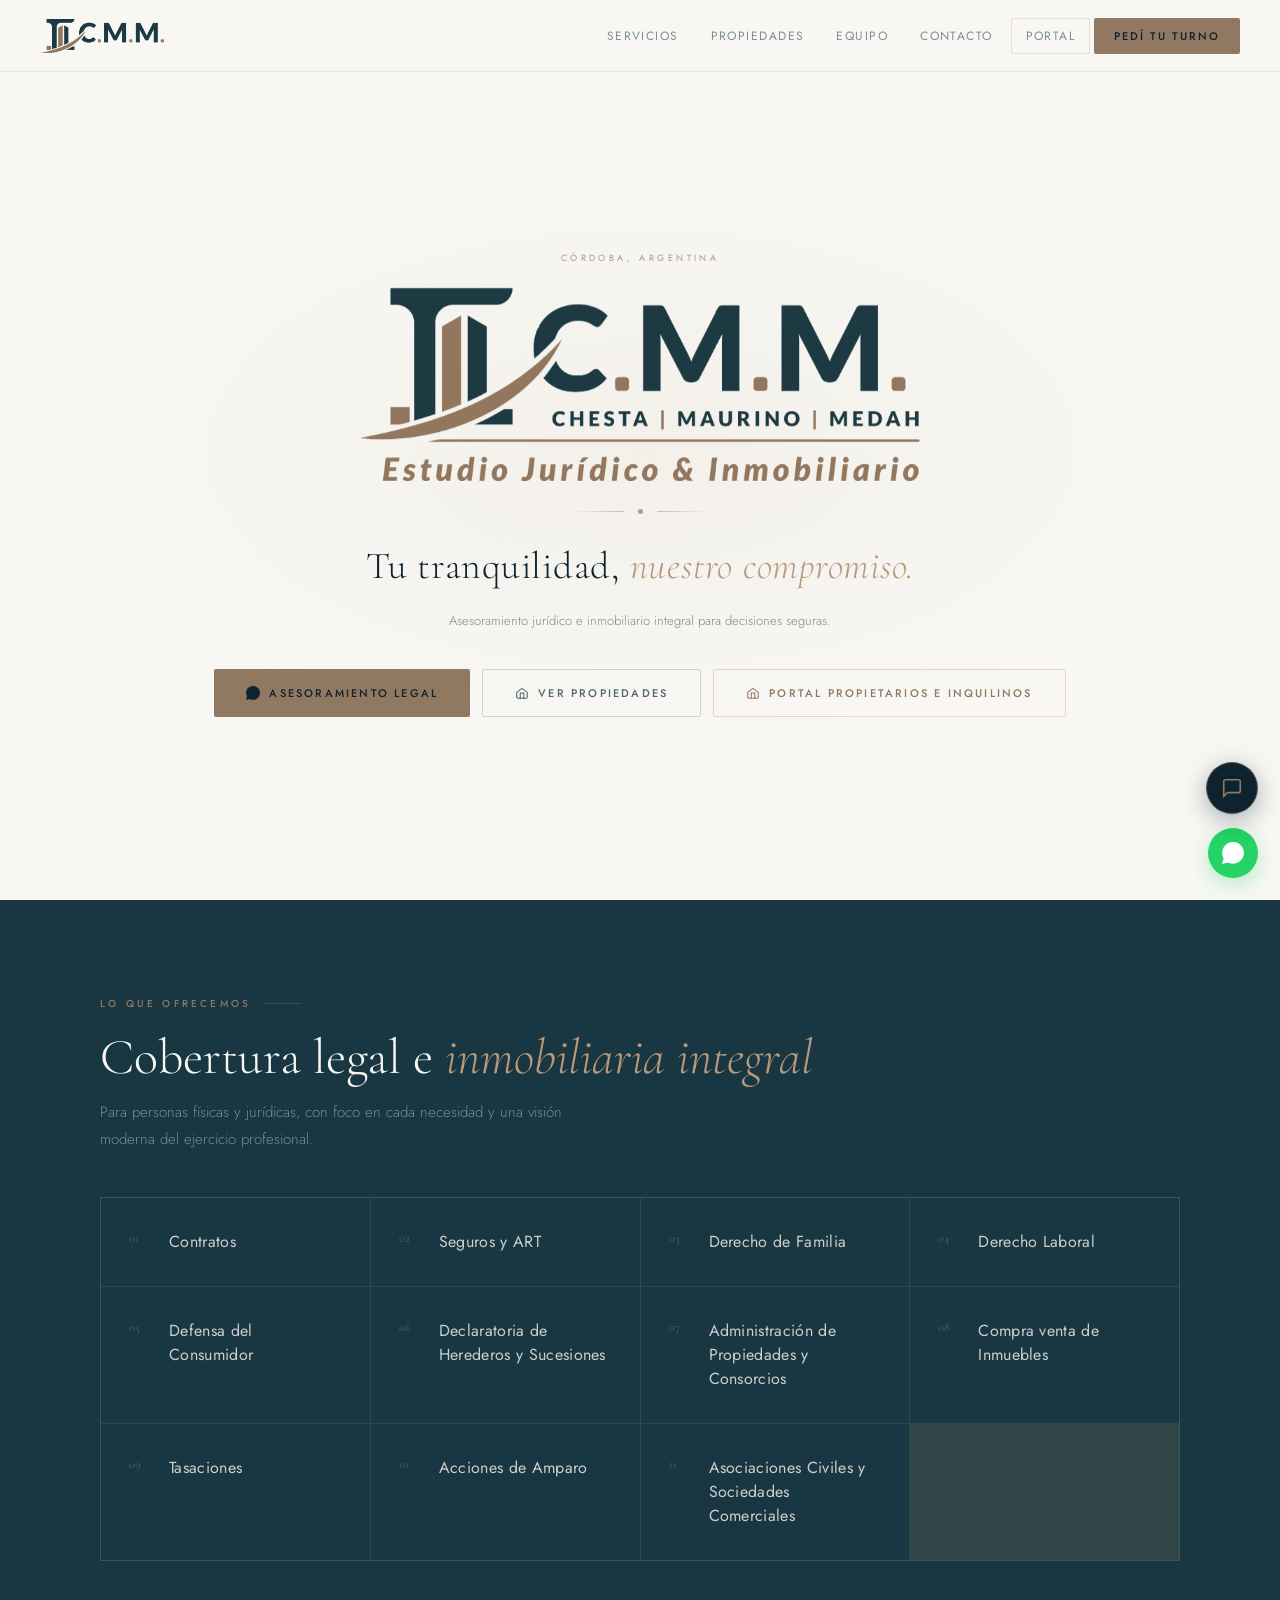
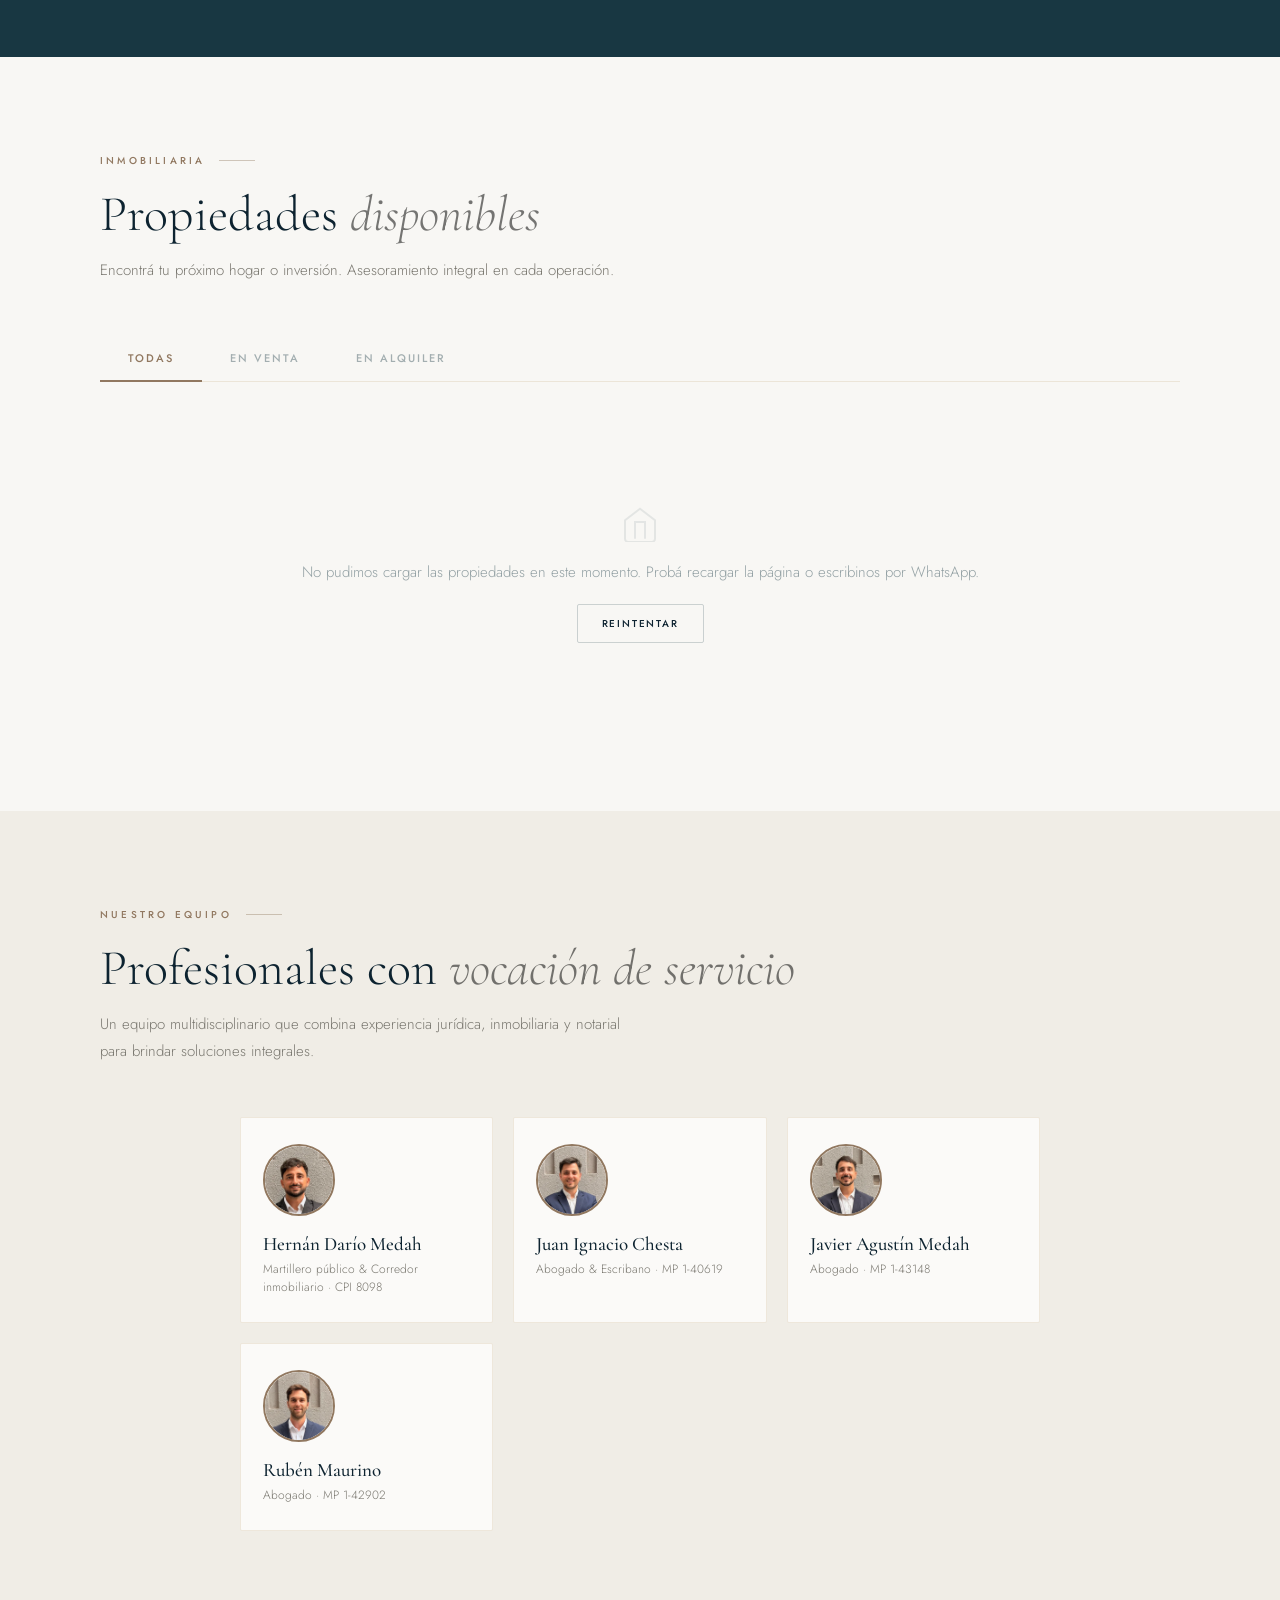
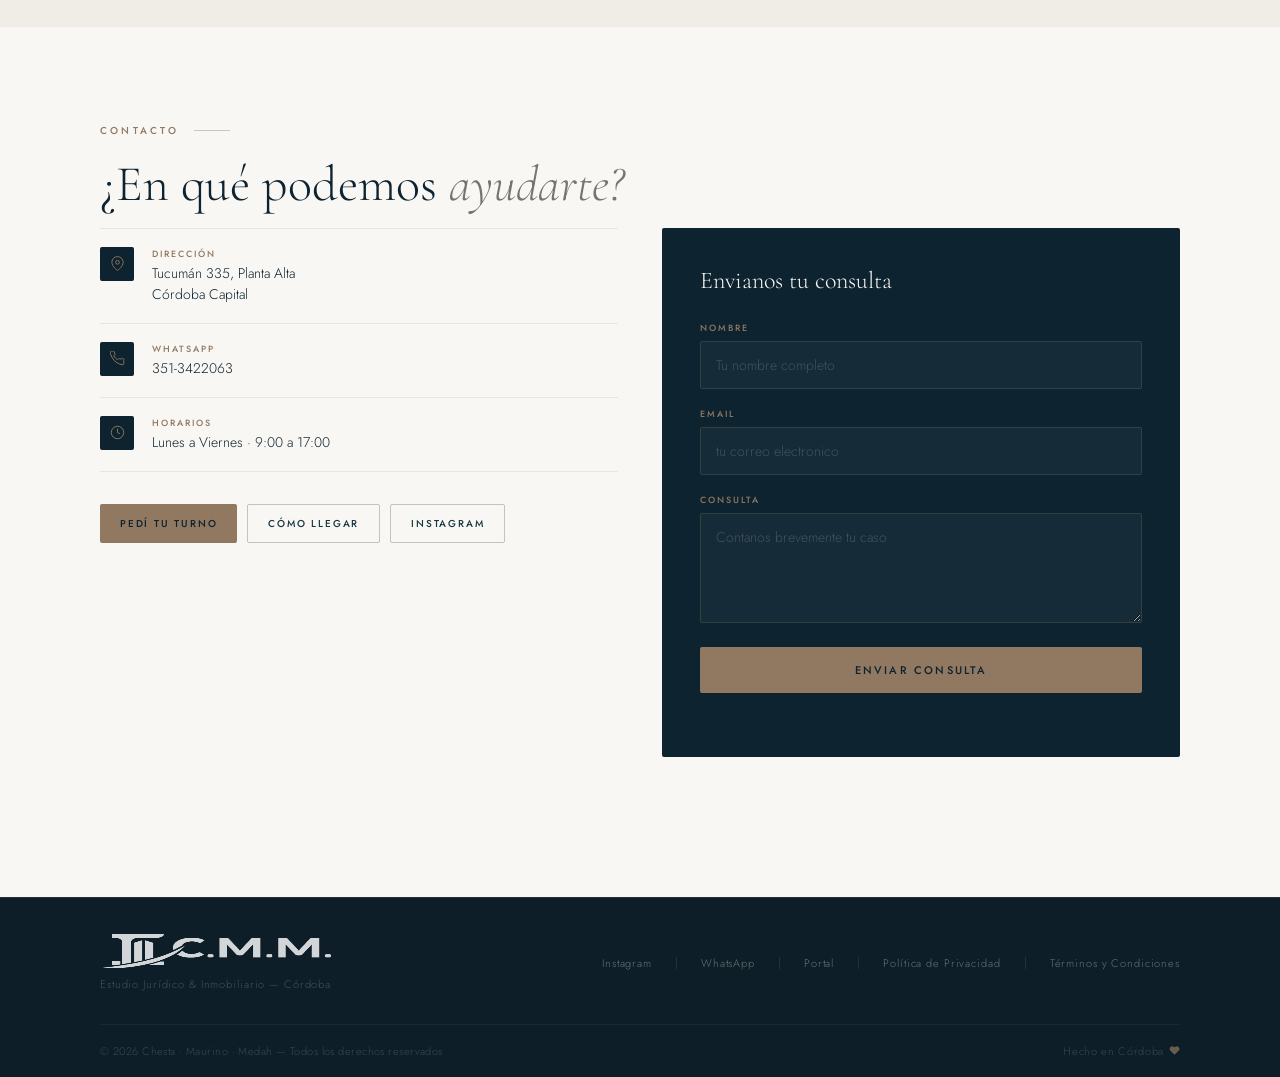
==== index.html @ 459d17d0 "refactor: extraer el CSS y el JS compartido a archivos propios Preparacion para las paginas de desti" ====
<!DOCTYPE html>
<html lang="es">
<head>
  <meta charset="utf-8" />
  <meta name="viewport" content="width=device-width, initial-scale=1" />

  <!-- SEO primario -->
  <title>CMM — Estudio Jurídico e Inmobiliario en Córdoba | Chesta · Maurino · Medah</title>
  <meta name="description" content="CMM (Chesta | Maurino | Medah): estudio jurídico e inmobiliario en Córdoba. Compra, venta y alquiler de propiedades. Contratos, sucesiones, derecho laboral y familiar. Profesionales con más de 10 años de experiencia." />
  <meta name="keywords" content="inmobiliaria Córdoba, estudio jurídico Córdoba, compra venta inmuebles Córdoba, alquiler propiedades Córdoba, abogados Córdoba, CMM, Chesta Maurino Medah" />
  <meta name="robots" content="index, follow" />
  <link rel="canonical" href="https://cmmestudio.com.ar/" />

  <!-- Open Graph / redes sociales -->
  <meta property="og:type" content="website" />
  <meta property="og:url" content="https://cmmestudio.com.ar/" />
  <meta property="og:title" content="CMM — Estudio Jurídico e Inmobiliario en Córdoba" />
  <meta property="og:description" content="Chesta | Maurino | Medah. Compra, venta y alquiler de propiedades en Córdoba. Asesoramiento jurídico integral. Profesionalismo, responsabilidad y rigor técnico." />
  <meta property="og:image" content="https://cmmestudio.com.ar/og.jpg" />
  <meta property="og:locale" content="es_AR" />
  <meta property="og:site_name" content="CMM" />

  <!-- Twitter Card -->
  <meta name="twitter:card" content="summary_large_image" />
  <meta name="twitter:title" content="CMM — Estudio Jurídico e Inmobiliario en Córdoba" />
  <meta name="twitter:description" content="Chesta | Maurino | Medah. Compra, venta y alquiler de propiedades en Córdoba. Asesoramiento jurídico integral." />
  <meta name="twitter:image" content="https://cmmestudio.com.ar/og.jpg" />

  <!-- Schema.org — RealEstateAgent -->
  <script type="application/ld+json">
  {
    "@context": "https://schema.org",
    "@type": "RealEstateAgent",
    "name": "CMM — Estudio Jurídico e Inmobiliario",
    "alternateName": ["CMM", "Chesta | Maurino | Medah", "Chesta Maurino Medah"],
    "legalName": "Chesta | Maurino | Medah — Estudio Jurídico e Inmobiliario",
    "description": "Estudio Jurídico e Inmobiliario en Córdoba. Compra, venta y alquiler de propiedades. Asesoramiento jurídico integral.",
    "url": "https://cmmestudio.com.ar",
    "logo": "https://cmmestudio.com.ar/logo-cmm.png",
    "image": "https://cmmestudio.com.ar/og.jpg",
    "telephone": "+543513422063",
    "address": {
      "@type": "PostalAddress",
      "streetAddress": "Tucumán 335, Planta Alta",
      "addressLocality": "Córdoba",
      "addressRegion": "Córdoba",
      "addressCountry": "AR"
    },
    "geo": {
      "@type": "GeoCoordinates",
      "latitude": -31.4135,
      "longitude": -64.1811
    },
    "openingHoursSpecification": {
      "@type": "OpeningHoursSpecification",
      "dayOfWeek": ["Monday","Tuesday","Wednesday","Thursday","Friday"],
      "opens": "09:00",
      "closes": "17:00"
    },
    "sameAs": [
      "https://www.instagram.com/estudiocmm/"
    ]
  }
  </script>

  <meta name="theme-color" content="#0d2330" />
  <link rel="icon" type="image/png" href="favicon.png" />
  <link rel="preload" as="image" href="cmm-wordmark.png" />
  <link rel="preconnect" href="https://fonts.googleapis.com">
  <link rel="preconnect" href="https://fonts.gstatic.com" crossorigin>
  <link href="https://fonts.googleapis.com/css2?family=Cormorant+Garamond:ital,wght@0,300;0,400;0,500;0,600;1,300;1,400&family=Jost:wght@300;400;500;600&display=swap" rel="stylesheet">
  <link rel="stylesheet" href="estilos.css">
  <!-- Google tag (gtag.js) — Google Ads AW-18553859405.
       Para que cargue hace falta habilitar googletagmanager.com en la CSP
       de netlify.toml; si no, el navegador lo bloquea y Google informa que
       no detecta la etiqueta. -->
  <script async src="https://www.googletagmanager.com/gtag/js?id=AW-18553859405"></script>
  <script>
    window.dataLayer = window.dataLayer || [];
    function gtag(){dataLayer.push(arguments);}
    gtag('js', new Date());
    gtag('config', 'AW-18553859405');
  </script>
</head>
<body>
  <header>
    <a href="#inicio" aria-label="CMM — Inicio">
      <img src="logo-cmm.png" alt="CMM — Estudio Jurídico e Inmobiliario" class="brand-logo" width="874" height="240">
    </a>
    <nav class="main-nav">
      <a href="#ofrecemos">Servicios</a>
      <a href="#propiedades">Propiedades</a>
      <a href="#equipo">Equipo</a>
      <a href="#contacto">Contacto</a>
      <a href="https://cmmgestion.com.ar/" target="_blank" rel="noopener" class="nav-portal">Portal</a>
      <a href="https://wa.me/543513422063?text=Hola%20CMM%2C%20quiero%20coordinar%20una%20consulta" target="_blank" rel="noopener" class="nav-cta">Pedí tu turno</a>
    </nav>
    <button class="hamb" id="hambBtn" aria-label="Menú" aria-expanded="false">
      <span></span><span></span><span></span>
    </button>
  </header>

  <div class="mobile-menu" id="mobileMenu">
    <a href="#ofrecemos">Servicios</a>
    <a href="#propiedades">Propiedades</a>
    <a href="#equipo">Equipo</a>
    <a href="#contacto">Contacto</a>
    <a href="https://cmmgestion.com.ar/" target="_blank" rel="noopener">Portal propietarios e inquilinos</a>
    <a href="https://wa.me/543513422063?text=Hola%20CMM%2C%20quiero%20coordinar%20una%20consulta" target="_blank" rel="noopener" class="mobile-cta">Pedí tu turno</a>
  </div>

  <section id="inicio" class="hero">
    <!-- El logo nuevo ya trae "Estudio Jurídico & Inmobiliario" y los apellidos,
         asi que el eyebrow solo aporta la ciudad y no repite lo de la imagen. -->
    <p class="hero-eyebrow">Córdoba, Argentina</p>
    <img src="cmm-wordmark.png" alt="CMM — Chesta | Maurino | Medah · Estudio Jurídico e Inmobiliario" class="hero-wordmark" width="1600" height="551" fetchpriority="high">
    <div class="hero-rule">
      <div class="hero-rule-line"></div>
      <div class="hero-rule-dot"></div>
      <div class="hero-rule-line r"></div>
    </div>
    <h1 class="hero-tagline">Tu tranquilidad, <em>nuestro compromiso.</em></h1>
    <p class="hero-sub">Asesoramiento jurídico e inmobiliario integral para decisiones seguras.</p>
    <div class="hero-actions">
      <a class="btn-gold" href="https://wa.me/543513422063?text=Hola%20CMM%2C%20necesito%20asesoramiento" target="_blank" rel="noopener">
        <svg width="14" height="14" viewBox="0 0 24 24" fill="currentColor"><path d="M20.52 3.48A11.86 11.86 0 0012.07 0C5.51 0 .2 5.31.2 11.87c0 2.09.55 4.14 1.61 5.95L0 24l6.35-1.76c1.74.95 3.7 1.45 5.7 1.45h.01c6.56 0 11.87-5.31 11.87-11.87 0-3.17-1.24-6.16-3.41-8.34z"/></svg>
        Asesoramiento legal
      </a>
      <a class="btn-ghost" href="#propiedades">
        <svg width="14" height="14" viewBox="0 0 24 24" fill="none" stroke="currentColor" stroke-width="1.8"><path d="M3 11l9-7 9 7v8a2 2 0 0 1-2 2H5a2 2 0 0 1-2-2z"/><polyline points="9 22 9 12 15 12 15 22"/></svg>
        Ver propiedades
      </a>
      <a class="btn-portal" href="https://cmmgestion.com.ar/" target="_blank" rel="noopener">
        <svg width="14" height="14" viewBox="0 0 24 24" fill="none" stroke="currentColor" stroke-width="1.8"><path d="M3 11l9-7 9 7v8a2 2 0 0 1-2 2H5a2 2 0 0 1-2-2z"/><polyline points="9 22 9 12 15 12 15 22"/></svg>
        Portal propietarios e inquilinos
      </a>
    </div>
  </section>

  <section id="ofrecemos" class="services-section">
    <div class="container">
      <p class="section-label" style="color:var(--dorado)">Lo que ofrecemos</p>
      <h2 class="section-title" style="color:#f8f7f4;margin-bottom:12px">Cobertura legal e <em style="color:var(--dorado-claro)">inmobiliaria integral</em></h2>
      <p class="section-sub" style="color:rgba(245,240,232,0.45);margin-bottom:44px">Para personas físicas y jurídicas, con foco en cada necesidad y una visión moderna del ejercicio profesional.</p>
      <div class="services-grid">
        <div class="service-item"><span class="service-num">01</span><span class="service-name">Contratos</span></div>
        <div class="service-item"><span class="service-num">02</span><span class="service-name">Seguros y ART</span></div>
        <div class="service-item"><span class="service-num">03</span><span class="service-name">Derecho de Familia</span></div>
        <div class="service-item"><span class="service-num">04</span><span class="service-name">Derecho Laboral</span></div>
        <div class="service-item"><span class="service-num">05</span><span class="service-name">Defensa del Consumidor</span></div>
        <div class="service-item"><span class="service-num">06</span><span class="service-name">Declaratoria de Herederos y Sucesiones</span></div>
        <div class="service-item"><span class="service-num">07</span><span class="service-name">Administración de Propiedades y Consorcios</span></div>
        <div class="service-item"><span class="service-num">08</span><span class="service-name">Compra venta de Inmuebles</span></div>
        <div class="service-item"><span class="service-num">09</span><span class="service-name">Tasaciones</span></div>
        <div class="service-item"><span class="service-num">10</span><span class="service-name">Acciones de Amparo</span></div>
        <div class="service-item"><span class="service-num">11</span><span class="service-name">Asociaciones Civiles y Sociedades Comerciales</span></div>
      </div>
    </div>
  </section>

  <!-- PROPIEDADES -->
  <section id="propiedades" class="props-section">
    <div class="container">
      <p class="section-label">Inmobiliaria</p>
      <h2 class="section-title">Propiedades <em>disponibles</em></h2>
      <p class="section-sub">Encontrá tu próximo hogar o inversión. Asesoramiento integral en cada operación.</p>

      <div class="props-tabs">
        <button class="props-tab active" data-tab="todas" onclick="filtrarProps('todas')">Todas</button>
        <button class="props-tab" data-tab="venta" onclick="filtrarProps('venta')">En Venta</button>
        <button class="props-tab" data-tab="alquiler" onclick="filtrarProps('alquiler')">En Alquiler</button>
      </div>

      <div class="props-grid" id="propsGrid"></div>
      <div class="props-ver-mas-wrap" id="propsVerMasWrap" style="display:none">
        <button class="props-ver-mas-btn" id="propsVerMasBtn" onclick="toggleVerMas()">
          <span id="propsVerMasLabel">Ver todas las propiedades</span>
          <svg width="14" height="14" viewBox="0 0 24 24" fill="none" stroke="currentColor" stroke-width="2"><polyline points="6 9 12 15 18 9"/></svg>
        </button>
        <p class="props-contador" id="propsContador"></p>
      </div>
    </div>
  </section>

  <!-- GALERÍA / DETALLE MODAL -->
  <div class="gallery-modal" id="galleryModal">
    <div class="gallery-modal-inner">
      <!-- Foto -->
      <div class="gallery-foto-wrap" id="galleryFotoWrap">
        <button class="gallery-close" onclick="galleryModal.close()">×</button>
        <button class="gallery-nav gallery-prev" id="galleryPrev" onclick="galleryNav(-1)">‹</button>
        <img class="gallery-modal-img" id="galleryImg" src="" alt="">
        <button class="gallery-nav gallery-next" id="galleryNext" onclick="galleryNav(1)">›</button>
        <div class="gallery-dots" id="galleryDots"></div>
      </div>
      <!-- Datos -->
      <div class="gallery-info" id="galleryInfo"></div>
    </div>
  </div>

  <!-- LOGIN MODAL -->
  <div class="login-modal" id="loginModal">
    <div class="login-box">
      <div class="login-header">
        <span class="login-title">Acceso Administrador</span>
        <button class="login-close" onclick="loginModal.close()" aria-label="Cerrar">×</button>
      </div>
      <div class="login-body">
        <div class="login-field">
          <label>Usuario</label>
          <input type="email" id="login-user" autocomplete="username" placeholder="Email" onkeydown="if(event.key==='Enter')document.getElementById('login-pass').focus()">
        </div>
        <div class="login-field">
          <label>Contraseña</label>
          <input type="password" id="login-pass" autocomplete="current-password" placeholder="••••••••" onkeydown="if(event.key==='Enter')loginModal.submit()">
        </div>
        <button class="login-btn" id="loginBtn" onclick="loginModal.submit()">Ingresar</button>
        <p class="login-error" id="loginError"></p>
        <button class="login-forgot" onclick="loginModal.forgot()">¿Olvidaste tu contraseña?</button>
      </div>
    </div>
  </div>

  <!-- MODAL NUEVA CONTRASEÑA (recuperación) -->
  <div class="login-modal" id="recoveryModal">
    <div class="login-box">
      <div class="login-header">
        <span class="login-title">Nueva contraseña</span>
        <button class="login-close" onclick="recoveryModal.close()" aria-label="Cerrar">×</button>
      </div>
      <div class="login-body">
        <p class="login-hint">Ingresaste desde el link de recuperación. Elegí tu nueva contraseña (mínimo 8 caracteres).</p>
        <div class="login-field">
          <label>Nueva contraseña</label>
          <input type="password" id="rec-pass" autocomplete="new-password" placeholder="••••••••">
        </div>
        <div class="login-field">
          <label>Confirmar contraseña</label>
          <input type="password" id="rec-pass2" autocomplete="new-password" placeholder="••••••••" onkeydown="if(event.key==='Enter')recoveryModal.submit()">
        </div>
        <button class="login-btn" id="recBtn" onclick="recoveryModal.submit()">Guardar contraseña</button>
        <p class="login-error" id="recError"></p>
      </div>
    </div>
  </div>

  <!-- PANEL ADMIN -->
  <div class="admin-panel" id="adminPanelEl">
    <div class="admin-inner">
      <div class="admin-header">
        <span class="admin-title">Panel de Propiedades</span>
        <button class="admin-close-btn" onclick="adminPanel.close()" aria-label="Cerrar panel">×</button>
      </div>
      <div class="admin-user-bar">
        <span class="admin-user-email" id="adminUserEmail"></span>
        <button class="admin-logout-btn" onclick="adminPanel.logout()">Cerrar sesión</button>
      </div>
      <div class="admin-body">
        <p class="admin-section-title">Cargar nueva propiedad</p>
        <div id="adminEditBanner" style="display:none" class="admin-section-subtitle">✏️ Editando propiedad — modificá los campos y guardá</div>

        <div class="admin-row">
          <div class="admin-field">
            <label>Tipo de operación</label>
            <select id="af-tipo">
              <option value="venta">Venta</option>
              <option value="alquiler">Alquiler</option>
            </select>
          </div>
          <div class="admin-field">
            <label>Precio (ej: USD 85.000 o $350.000/mes)</label>
            <input type="text" id="af-precio" placeholder="USD 85.000">
          </div>
        </div>

        <div class="admin-field">
          <label>Título de la propiedad<span class="req">*</span></label>
          <input type="text" id="af-titulo" placeholder="Casa 3 amb. con jardín — Villa Belgrano">
        </div>

        <div class="admin-field">
          <label>Barrio / Ubicación<span class="req">*</span></label>
          <input type="text" id="af-barrio" placeholder="Villa Belgrano, Córdoba">
        </div>

        <div class="admin-row">
          <div class="admin-field">
            <label>Superficie (m²)</label>
            <input type="text" id="af-sup" placeholder="120 m²">
          </div>
          <div class="admin-field">
            <label>Ambientes</label>
            <input type="text" id="af-amb" placeholder="3 amb.">
          </div>
        </div>

        <div class="admin-field">
          <label>Descripción</label>
          <textarea id="af-desc" placeholder="Descripción breve de la propiedad, características destacadas..."></textarea>
        </div>

        <div class="admin-field">
          <label>Mensaje WhatsApp</label>
          <input type="text" id="af-wa" placeholder="Hola CMM, me interesa la propiedad...">
          <p class="admin-hint">Opcional. Si lo dejás vacío se arma solo con el título y el barrio.</p>
        </div>

        <div class="admin-field">
          <label>Fotos</label>
          <div class="img-upload-area" onclick="document.getElementById('af-fotos').click()">
            <input type="file" id="af-fotos" accept="image/jpeg,image/png,image/webp" multiple onchange="handleFotos(this)">
            <div class="img-upload-icon">🖼️</div>
            <p class="img-upload-label">Hacé clic para subir fotos<br><strong>o arrastrá las imágenes aquí</strong></p>
          </div>
          <p class="admin-hint">JPG, PNG o WebP. La primera foto es la portada — podés reordenarlas con las flechas.</p>
          <div class="img-preview-grid" id="af-preview"></div>
        </div>

        <button class="admin-save-btn" onclick="adminPanel.guardar()">Guardar propiedad</button>

        <div class="admin-list">
          <p class="admin-list-title" id="adminListTitle">Propiedades cargadas</p>
          <input type="search" class="admin-search" id="adminSearch" placeholder="Buscar por título, barrio o precio…"
                 oninput="adminPanel.filtrarLista(this.value)">
          <div id="adminList"></div>
        </div>
      </div>
    </div>
  </div>

  <section id="equipo" class="team-section">
    <div class="container">
      <p class="section-label">Nuestro equipo</p>
      <h2 class="section-title">Profesionales con <em>vocación de servicio</em></h2>
      <p class="section-sub">Un equipo multidisciplinario que combina experiencia jurídica, inmobiliaria y notarial para brindar soluciones integrales.</p>
            <div class="team-grid">
        <div class="team-card">
          <img class="team-avatar" src="foto-hernan.webp" alt="Hernán Darío Medah" width="300" height="300" loading="lazy" decoding="async">
          <div class="team-name">Hernán Darío Medah</div>
          <div class="team-role">Martillero público & Corredor inmobiliario · CPI 8098</div>
        </div>
        <div class="team-card">
          <img class="team-avatar" src="foto-juani.webp" alt="Juan Ignacio Chesta" width="300" height="300" loading="lazy" decoding="async">
          <div class="team-name">Juan Ignacio Chesta</div>
          <div class="team-role">Abogado & Escribano · MP 1-40619</div>
        </div>
        <div class="team-card">
          <img class="team-avatar" src="foto-javi.webp" alt="Javier Agustín Medah" width="300" height="300" loading="lazy" decoding="async">
          <div class="team-name">Javier Agustín Medah</div>
          <div class="team-role">Abogado · MP 1-43148</div>
        </div>
        <div class="team-card">
          <img class="team-avatar" src="foto-benja.webp" alt="Rubén Maurino" width="300" height="300" loading="lazy" decoding="async">
          <div class="team-name">Rubén Maurino</div>
          <div class="team-role">Abogado · MP 1-42902</div>
        </div>
      </div>
    </div>
  </section>

  <section id="contacto" class="contact-section">
    <div class="container">
      <p class="section-label">Contacto</p>
      <h2 class="section-title">¿En qué podemos <em>ayudarte?</em></h2>
      <div class="contact-grid">
        <div>
          <div class="contact-info-list">
            <div class="contact-info-item">
              <div class="contact-icon"><svg viewBox="0 0 24 24"><path d="M21 10c0 7-9 13-9 13s-9-6-9-13a9 9 0 0118 0z"/><circle cx="12" cy="10" r="3"/></svg></div>
              <div>
                <div class="contact-info-label">Dirección</div>
                <div class="contact-info-value">Tucumán 335, Planta Alta<br>Córdoba Capital</div>
              </div>
            </div>
            <div class="contact-info-item">
              <div class="contact-icon"><svg viewBox="0 0 24 24"><path d="M22 16.92v3a2 2 0 01-2.18 2 19.79 19.79 0 01-8.63-3.07A19.5 19.5 0 013.07 9.8 19.79 19.79 0 01.01 1.18 2 2 0 012 0h3a2 2 0 012 1.72c.127.96.361 1.903.7 2.81a2 2 0 01-.45 2.11L6.09 7.91a16 16 0 006 6l1.27-1.27a2 2 0 012.11-.45c.907.339 1.85.573 2.81.7A2 2 0 0122 14.92z"/></svg></div>
              <div>
                <div class="contact-info-label">WhatsApp</div>
                <div class="contact-info-value"><a href="https://wa.me/543513422063" target="_blank" rel="noopener">351-3422063</a></div>
              </div>
            </div>
            <div class="contact-info-item">
              <div class="contact-icon"><svg viewBox="0 0 24 24"><circle cx="12" cy="12" r="10"/><polyline points="12 6 12 12 16 14"/></svg></div>
              <div>
                <div class="contact-info-label">Horarios</div>
                <div class="contact-info-value">Lunes a Viernes · 9:00 a 17:00</div>
              </div>
            </div>
          </div>
          <div class="contact-btns">
            <a class="btn-sm-gold" href="https://wa.me/543513422063?text=Hola%20CMM%2C%20quiero%20coordinar%20una%20consulta" target="_blank" rel="noopener">Pedí tu turno</a>
            <a class="btn-sm-outline" href="https://maps.app.goo.gl/hK5s9xgXxxQ91uzA6" target="_blank" rel="noopener">Cómo llegar</a>
            <a class="btn-sm-outline" href="https://www.instagram.com/estudiocmm/" target="_blank" rel="noopener">Instagram</a>
          </div>
        </div>
        <div class="contact-form-wrap">
          <p class="contact-form-title">Envianos tu consulta</p>
          <form name="contact" method="POST" data-netlify="true">
            <input type="hidden" name="form-name" value="contact">
            <div class="form-field">
              <label>Nombre</label>
              <input required name="nombre" type="text" placeholder="Tu nombre completo">
            </div>
            <div class="form-field">
              <label>Email</label>
              <input required name="email" type="email" autocomplete="email" placeholder="tu correo electronico">
            </div>
            <div class="form-field">
              <label>Consulta</label>
              <textarea required name="mensaje" placeholder="Contanos brevemente tu caso"></textarea>
            </div>
            <button class="form-submit" type="submit">Enviar consulta</button>
            <p class="form-note">Al enviar aceptás nuestra política de privacidad.</p>
          </form>
        </div>
      </div>
    </div>
  </section>



  <!-- CHAT IA -->
  <div class="chat-popup" id="chatPopup" onclick="chatPanel.openFromPopup()">
    <button class="chat-popup-close" onclick="event.stopPropagation();chatPanel.closePopup()">×</button>
    <strong>Yani — Asistente CMM</strong>
    Hola! Soy Yani, el asistente virtual con IA de CMM. En que puedo ayudarte?
  </div>
  <div class="chat-bubble" id="chatBubble" onclick="chatPanel.toggle()">
    <svg viewBox="0 0 24 24"><path d="M21 15a2 2 0 0 1-2 2H7l-4 4V5a2 2 0 0 1 2-2h14a2 2 0 0 1 2 2z"/></svg>
    <div class="chat-badge" id="chatBadge"></div>
  </div>
  <div class="chat-panel" id="chatPanelEl">
    <div class="chat-header">
      <div class="chat-avatar">
        <svg viewBox="0 0 24 24"><path d="M3 11l9-7 9 7v8a2 2 0 0 1-2 2H5a2 2 0 0 1-2-2z"/><polyline points="9 22 9 12 15 12 15 22"/></svg>
      </div>
      <div>
        <div class="chat-header-name">Yani — Asistente CMM</div>
        <div class="chat-header-status">Responde al instante</div>
      </div>
      <button class="chat-close" onclick="chatPanel.close()">×</button>
    </div>
    <div class="chat-messages" id="chatMessages"></div>
    <div class="chat-input-area">
      <input class="chat-input" id="chatInput" type="text" maxlength="500" placeholder="Escribi tu consulta..." onkeydown="if(event.key==='Enter')chatPanel.send()">
      <button class="chat-send" id="chatSendBtn" onclick="chatPanel.send()">
        <svg viewBox="0 0 24 24"><line x1="22" y1="2" x2="11" y2="13"/><polygon points="22 2 15 22 11 13 2 9 22 2"/></svg>
      </button>
    </div>
  </div>

  <footer>
    <div class="footer-inner">
      <div class="footer-top">
        <div class="footer-brand">
          <img src="logo-cmm.png" alt="CMM — Estudio Jurídico e Inmobiliario" class="footer-logo" width="874" height="240" loading="lazy">
          <span class="footer-tagline">Estudio Jurídico &amp; Inmobiliario — Córdoba</span>
        </div>
        <div class="footer-links">
          <a href="https://www.instagram.com/estudiocmm/" target="_blank" rel="noopener">Instagram</a>
          <div class="footer-link-sep"></div>
          <a href="https://wa.me/543513422063" target="_blank" rel="noopener">WhatsApp</a>
          <div class="footer-link-sep"></div>
          <a href="https://cmmgestion.com.ar/" target="_blank" rel="noopener">Portal</a>
          <div class="footer-link-sep"></div>
          <a href="#" onclick="document.getElementById('modalPrivacidad').classList.add('open');return false;">Política de Privacidad</a>
          <div class="footer-link-sep"></div>
          <a href="#" onclick="document.getElementById('modalTerminos').classList.add('open');return false;">Términos y Condiciones</a>
        </div>
      </div>
      <div class="footer-bottom">
        <span class="footer-text">© <span id="y"></span> Chesta · Maurino · Medah — Todos los derechos reservados</span>
        <span class="footer-hecho">
          Hecho en Córdoba
          <svg viewBox="0 0 24 24"><path d="M20.84 4.61a5.5 5.5 0 0 0-7.78 0L12 5.67l-1.06-1.06a5.5 5.5 0 0 0-7.78 7.78l1.06 1.06L12 21.23l7.78-7.78 1.06-1.06a5.5 5.5 0 0 0 0-7.78z"/></svg>
        </span>
      </div>
    </div>
  </footer>

  <!-- MODAL POLÍTICA DE PRIVACIDAD -->
  <div id="modalPrivacidad" style="display:none;position:fixed;inset:0;z-index:600;background:rgba(13,35,48,0.92);overflow-y:auto;" onclick="if(event.target===this)this.classList.remove('open')">
    <style>#modalPrivacidad.open{display:block!important}</style>
    <div style="max-width:720px;margin:60px auto;background:var(--fondo);border-radius:2px;padding:48px;position:relative;">
      <button onclick="document.getElementById('modalPrivacidad').classList.remove('open')" style="position:absolute;top:20px;right:20px;background:none;border:none;font-size:24px;cursor:pointer;color:var(--gris-texto)">×</button>
      <p style="font-size:10px;letter-spacing:0.28em;text-transform:uppercase;color:var(--dorado);margin-bottom:16px">Legal</p>
      <h2 style="font-family:'Cormorant Garamond',serif;font-size:32px;font-weight:300;color:var(--negro);margin-bottom:32px">Política de Privacidad</h2>
      <div style="font-size:14px;font-weight:300;color:var(--negro);line-height:1.85;display:flex;flex-direction:column;gap:20px;">
        <p><strong>1. Responsable del tratamiento</strong><br>Chesta | Maurino | Medah — Estudio Jurídico &amp; Inmobiliario (en adelante, «CMM»), con domicilio en Tucumán 335, Planta Alta, Córdoba Capital, Argentina. Contacto: <a href="https://wa.me/543513422063" style="color:var(--dorado)">351-3422063</a>.</p>
        <p><strong>2. Datos que recopilamos</strong><br>A través de nuestro formulario de contacto recopilamos los datos que usted nos proporciona voluntariamente: nombre completo, dirección de correo electrónico y mensaje de consulta. Adicionalmente, y de forma automática, recopilamos datos de navegación no identificatorios mediante cookies de medición publicitaria, según se detalla en el punto 7. No recopilamos datos sensibles según el artículo 2 de la Ley 25.326.</p>
        <p><strong>3. Finalidad del tratamiento</strong><br>Los datos son utilizados exclusivamente para responder consultas, brindar asesoramiento solicitado y gestionar la relación comercial o profesional con el usuario. No utilizamos los datos para fines publicitarios de terceros.</p>
        <p><strong>4. Almacenamiento y seguridad</strong><br>Los datos son procesados a través de Netlify Forms y almacenados con las medidas de seguridad técnicas y organizativas adecuadas para prevenir accesos no autorizados, pérdida o alteración.</p>
        <p><strong>5. Derechos del titular</strong><br>En cumplimiento de la Ley N° 25.326 de Protección de Datos Personales, usted tiene derecho a acceder, rectificar, actualizar y suprimir sus datos personales. Para ejercer estos derechos, contáctenos a través de WhatsApp o en nuestras oficinas. La Dirección Nacional de Protección de Datos Personales tiene la atribución de atender las denuncias y reclamos que se interpongan con relación al incumplimiento de las normas sobre protección de datos personales.</p>
        <p><strong>6. Plazo de conservación</strong><br>Los datos se conservan durante el tiempo necesario para cumplir con la finalidad para la que fueron recabados y, en todo caso, durante los plazos legalmente establecidos.</p>
        <p><strong>7. Cookies y tecnologías de medición</strong><br>Este sitio utiliza la etiqueta de Google (Google Ads) para medir la efectividad de nuestras campañas publicitarias. Esta herramienta instala cookies propias y de terceros que registran de qué anuncio o búsqueda llegó usted al sitio y qué acciones realizó en él, con la única finalidad de atribuir resultados a cada campaña. No utilizamos esa información para identificarlo personalmente ni la cruzamos con los datos que usted nos envía por el formulario de contacto.<br><br>Usted puede bloquear o eliminar estas cookies desde la configuración de su navegador, y desactivar la personalización de anuncios en <a href="https://myadcenter.google.com" target="_blank" rel="noopener" style="color:var(--dorado)">myadcenter.google.com</a>. El tratamiento que Google realiza de esa información se rige por su propia <a href="https://policies.google.com/privacy" target="_blank" rel="noopener" style="color:var(--dorado)">política de privacidad</a>.</p>
        <p><strong>8. Modificaciones</strong><br>CMM se reserva el derecho de modificar esta política. Las modificaciones serán publicadas en este sitio web.</p>
        <p style="font-size:12px;color:var(--gris-texto)">Última actualización: noviembre 2026.</p>
      </div>
    </div>
  </div>

  <!-- MODAL TÉRMINOS Y CONDICIONES -->
  <div id="modalTerminos" style="display:none;position:fixed;inset:0;z-index:600;background:rgba(13,35,48,0.92);overflow-y:auto;" onclick="if(event.target===this)this.classList.remove('open')">
    <style>#modalTerminos.open{display:block!important}</style>
    <div style="max-width:720px;margin:60px auto;background:var(--fondo);border-radius:2px;padding:48px;position:relative;">
      <button onclick="document.getElementById('modalTerminos').classList.remove('open')" style="position:absolute;top:20px;right:20px;background:none;border:none;font-size:24px;cursor:pointer;color:var(--gris-texto)">×</button>
      <p style="font-size:10px;letter-spacing:0.28em;text-transform:uppercase;color:var(--dorado);margin-bottom:16px">Legal</p>
      <h2 style="font-family:'Cormorant Garamond',serif;font-size:32px;font-weight:300;color:var(--negro);margin-bottom:32px">Términos y Condiciones</h2>
      <div style="font-size:14px;font-weight:300;color:var(--negro);line-height:1.85;display:flex;flex-direction:column;gap:20px;">
        <p><strong>1. Aceptación</strong><br>El acceso y uso de este sitio web implica la aceptación de los presentes términos y condiciones. Si no está de acuerdo con los mismos, le rogamos que no utilice este sitio.</p>
        <p><strong>2. Objeto</strong><br>Chesta | Maurino | Medah — Estudio Jurídico &amp; Inmobiliario (en adelante, «CMM») es un estudio jurídico e inmobiliario radicado en Córdoba, Argentina. Este sitio web tiene como finalidad informar sobre los servicios ofrecidos y facilitar el contacto con potenciales clientes.</p>
        <p><strong>3. Naturaleza informativa</strong><br>La información publicada en este sitio tiene carácter meramente informativo y no constituye asesoramiento jurídico ni inmobiliario. Toda consulta particular requiere un análisis específico por parte de los profesionales de CMM.</p>
        <p><strong>4. Propiedades publicadas</strong><br>Las propiedades publicadas en este sitio son ofrecidas de buena fe con la información disponible al momento de la publicación. Los precios, disponibilidad y características pueden modificarse sin previo aviso. CMM no se responsabiliza por errores u omisiones en la información publicada.</p>
        <p><strong>5. Propiedad intelectual</strong><br>Todos los contenidos de este sitio (textos, imágenes, logotipos, diseño) son propiedad de CMM o han sido licenciados para su uso. Queda prohibida su reproducción total o parcial sin autorización expresa.</p>
        <p><strong>6. Limitación de responsabilidad</strong><br>CMM no será responsable por daños directos o indirectos derivados del uso de este sitio o de la información aquí contenida.</p>
        <p><strong>7. Jurisdicción</strong><br>Cualquier controversia derivada del uso de este sitio web se someterá a la jurisdicción de los tribunales ordinarios de la ciudad de Córdoba, Argentina, con renuncia expresa a cualquier otro fuero.</p>
        <p><strong>8. Legislación aplicable</strong><br>Estos términos se rigen por la legislación vigente de la República Argentina, en particular el Código Civil y Comercial de la Nación, la Ley 24.240 de Defensa del Consumidor y la Ley 25.326 de Protección de Datos Personales.</p>
        <p style="font-size:12px;color:var(--gris-texto)">Última actualización: noviembre 2026.</p>
      </div>
    </div>
  </div>

  <div class="float-wa">
    <a href="https://wa.me/543513422063?text=Hola%20equipo%20de%20CMM%2C%20necesito%20asesoramiento" target="_blank" rel="noopener" aria-label="WhatsApp CMM">
      <svg xmlns='http://www.w3.org/2000/svg' width='22' height='22' viewBox='0 0 24 24' fill='white'><path d='M20.52 3.48A11.86 11.86 0 0012.07 0C5.51 0 .2 5.31.2 11.87c0 2.09.55 4.14 1.61 5.95L0 24l6.35-1.76c1.74.95 3.7 1.45 5.7 1.45h.01c6.56 0 11.87-5.31 11.87-11.87 0-3.17-1.24-6.16-3.41-8.34z'/></svg>
    </a>
  </div>

  <div class="sticky-cta">
    <a class="scta-wa" href="https://wa.me/543513422063?text=Hola%20CMM%2C%20necesito%20asesoramiento" target="_blank" rel="noopener">WhatsApp</a>
    <a class="scta-cal" href="tel:+543513422063">Llamar</a>
  </div>

  <script data-cfasync="false">
    document.getElementById('y').textContent = new Date().getFullYear();
    const hambBtn = document.getElementById('hambBtn');
    const mobileMenu = document.getElementById('mobileMenu');
    if (hambBtn && mobileMenu) {
      hambBtn.addEventListener('click', () => {
        const open = mobileMenu.classList.toggle('open');
        hambBtn.setAttribute('aria-expanded', open);
      });
      mobileMenu.querySelectorAll('a').forEach(a => {
        a.addEventListener('click', () => {
          mobileMenu.classList.remove('open');
          hambBtn.setAttribute('aria-expanded', false);
        });
      });
    }
  </script>

  <script data-cfasync="false">
  /* ===== LOGIN ADMIN — Supabase Auth =====
     Las credenciales ya NO viven en el codigo. El equipo inicia sesion con
     email y contraseña creados en Supabase (Authentication > Users).
     Las escrituras a la base usan el token del usuario logueado, y las
     politicas RLS de Supabase solo permiten escribir a usuarios autenticados. */

  var SESSION_KEY = 'tl_adm_sess';

  function getStoredSession() {
    try { return JSON.parse(sessionStorage.getItem(SESSION_KEY) || 'null'); }
    catch(e) { return null; }
  }
  function storeSession(s) {
    sessionStorage.setItem(SESSION_KEY, JSON.stringify({
      access_token: s.access_token,
      refresh_token: s.refresh_token,
      expires_at: Date.now() + ((s.expires_in || 3600) - 60) * 1000
    }));
  }
  function clearStoredSession() { sessionStorage.removeItem(SESSION_KEY); }

  // Email del usuario logueado (leido del JWT, solo informativo)
  function sessionEmail() {
    var s = getStoredSession();
    if (!s || !s.access_token) return '';
    try {
      var payload = s.access_token.split('.')[1].replace(/-/g, '+').replace(/_/g, '/');
      return JSON.parse(atob(payload)).email || '';
    } catch(e) { return ''; }
  }

  // Devuelve un access token valido (refresca si expiro), o null si no hay sesion
  async function sbAuthToken() {
    var s = getStoredSession();
    if (!s || !s.access_token) return null;
    if (Date.now() < s.expires_at) return s.access_token;
    try {
      var r = await fetch(SB_URL + '/auth/v1/token?grant_type=refresh_token', {
        method: 'POST',
        headers: { 'apikey': SB_KEY, 'Content-Type': 'application/json' },
        body: JSON.stringify({ refresh_token: s.refresh_token })
      });
      if (!r.ok) { clearStoredSession(); return null; }
      var data = await r.json();
      storeSession(data);
      return data.access_token;
    } catch(e) { return null; }
  }

  async function checkSession() { return !!(await sbAuthToken()); }

  // Headers para operaciones de ESCRITURA (requieren usuario logueado)
  async function sbAuthHeaders(extra) {
    var token = await sbAuthToken();
    if (!token) throw new Error('Sesion expirada. Abri el panel de nuevo (Ctrl+Shift+A) e inicia sesion.');
    var h = { 'apikey': SB_KEY, 'Authorization': 'Bearer ' + token };
    return Object.assign(h, extra || {});
  }

  function showLoginError(msg) {
    var el = document.getElementById('loginError');
    el.textContent = msg;
    el.classList.add('visible');
  }
  function clearLoginError() {
    var el = document.getElementById('loginError');
    el.textContent = '';
    el.classList.remove('visible');
  }
  function setLoginBusy(busy) {
    var btn = document.getElementById('loginBtn');
    var u = document.getElementById('login-user');
    var p = document.getElementById('login-pass');
    btn.disabled = busy;
    u.disabled = busy;
    p.disabled = busy;
    btn.textContent = busy ? 'Verificando…' : 'Ingresar';
  }

  var loginModal = {
    open: async function() {
      localStorage.removeItem('tl_bf'); // limpieza de la version anterior
      if (await checkSession()) { adminPanel.open(); return; }
      document.getElementById('login-user').value = '';
      document.getElementById('login-pass').value = '';
      clearLoginError();
      setLoginBusy(false);
      document.getElementById('loginModal').classList.add('open');
      document.body.style.overflow = 'hidden';
      setTimeout(function(){ document.getElementById('login-user').focus(); }, 100);
    },
    close: function() {
      document.getElementById('loginModal').classList.remove('open');
      if (!document.getElementById('adminPanelEl').classList.contains('open')) {
        document.body.style.overflow = '';
      }
    },
    submit: async function() {
      var u = document.getElementById('login-user').value.trim();
      var p = document.getElementById('login-pass').value;
      if (!u || !p) { showLoginError('Completá los dos campos.'); return; }

      setLoginBusy(true);
      clearLoginError();

      try {
        var r = await fetch(SB_URL + '/auth/v1/token?grant_type=password', {
          method: 'POST',
          headers: { 'apikey': SB_KEY, 'Content-Type': 'application/json' },
          body: JSON.stringify({ email: u, password: p })
        });
        var data = await r.json();
        if (!r.ok || !data.access_token) {
          setLoginBusy(false);
          document.getElementById('login-pass').value = '';
          showLoginError('Email o contraseña incorrectos.');
          document.getElementById('login-pass').focus();
          return;
        }
        storeSession(data);
        setLoginBusy(false);
        this.close();
        adminPanel.open();
      } catch(e) {
        setLoginBusy(false);
        showLoginError('Error de conexión. Probá de nuevo.');
      }
    },
    forgot: async function() {
      var email = document.getElementById('login-user').value.trim();
      if (!email) {
        showLoginError('Escribí tu email arriba y volvé a tocar "¿Olvidaste tu contraseña?".');
        document.getElementById('login-user').focus();
        return;
      }
      clearLoginError();
      try {
        await fetch(SB_URL + '/auth/v1/recover?redirect_to=' + encodeURIComponent(location.origin + location.pathname), {
          method: 'POST',
          headers: { 'apikey': SB_KEY, 'Content-Type': 'application/json' },
          body: JSON.stringify({ email: email })
        });
      } catch(e) {}
      this.close();
      toast('Si el email existe, te va a llegar un correo con el link de recuperación.');
    }
  };

  /* ===== RECUPERACIÓN DE CONTRASEÑA =====
     Supabase redirige aca con #access_token=...&type=recovery.
     Guardamos la sesion temporal y abrimos el modal para elegir clave nueva. */
  var recoveryModal = {
    open: function() {
      document.getElementById('rec-pass').value = '';
      document.getElementById('rec-pass2').value = '';
      document.getElementById('recError').classList.remove('visible');
      document.getElementById('recoveryModal').classList.add('open');
      document.body.style.overflow = 'hidden';
      setTimeout(function(){ document.getElementById('rec-pass').focus(); }, 100);
    },
    close: function() {
      document.getElementById('recoveryModal').classList.remove('open');
      document.body.style.overflow = '';
    },
    showError: function(msg) {
      var el = document.getElementById('recError');
      el.textContent = msg;
      el.classList.add('visible');
    },
    submit: async function() {
      var p1 = document.getElementById('rec-pass').value;
      var p2 = document.getElementById('rec-pass2').value;
      if (p1.length < 8) { this.showError('La contraseña debe tener al menos 8 caracteres.'); return; }
      if (p1 !== p2) { this.showError('Las contraseñas no coinciden.'); return; }
      var btn = document.getElementById('recBtn');
      btn.disabled = true;
      btn.textContent = 'Guardando…';
      try {
        var token = await sbAuthToken();
        if (!token) throw new Error('El link de recuperación expiró. Pedí uno nuevo desde el login.');
        var r = await fetch(SB_URL + '/auth/v1/user', {
          method: 'PUT',
          headers: { 'apikey': SB_KEY, 'Authorization': 'Bearer ' + token, 'Content-Type': 'application/json' },
          body: JSON.stringify({ password: p1 })
        });
        if (!r.ok) {
          var data = await r.json().catch(function(){ return {}; });
          throw new Error(data.msg || data.error_description || 'No se pudo actualizar la contraseña.');
        }
        btn.disabled = false;
        btn.textContent = 'Guardar contraseña';
        this.close();
        toast('Contraseña actualizada. Ya estás dentro del panel.');
        adminPanel.open();
      } catch(e) {
        btn.disabled = false;
        btn.textContent = 'Guardar contraseña';
        this.showError(e.message);
      }
    }
  };

  /* Entrada discreta para el equipo desde el celular (no hay Ctrl+Shift+A en
     un telefono). Se llega con cmmestudio.com.ar/#acceso — guardalo en favoritos.
     No se publica ningun link en el sitio: no tiene sentido anunciarle a los
     bots donde esta el formulario de login. */
  (function handleAccesoHash() {
    if (location.hash !== '#acceso') return;
    history.replaceState(null, '', location.pathname + location.search);
    function abrir() { loginModal.open(); }
    if (document.readyState === 'loading') document.addEventListener('DOMContentLoaded', abrir);
    else abrir();
  })();

  // Procesar el hash que deja Supabase al volver del email de recuperación
  (function handleAuthHash() {
    if (!location.hash || location.hash.indexOf('access_token=') === -1) return;
    var params = new URLSearchParams(location.hash.slice(1));
    var at = params.get('access_token');
    var type = params.get('type');
    if (!at) return;
    storeSession({
      access_token: at,
      refresh_token: params.get('refresh_token') || '',
      expires_in: parseInt(params.get('expires_in') || '3600', 10)
    });
    history.replaceState(null, '', location.pathname + location.search);
    if (type === 'recovery' || type === 'magiclink') {
      document.addEventListener('DOMContentLoaded', function() { recoveryModal.open(); });
      if (document.readyState !== 'loading') recoveryModal.open();
    }
  })();

  /* ===== SUPABASE CONFIG ===== */
  var SB_URL  = 'https://smzwkilrkeyitaixvrhl.supabase.co';
  var SB_KEY  = 'eyJhbGciOiJIUzI1NiIsInR5cCI6IkpXVCJ9.eyJpc3MiOiJzdXBhYmFzZSIsInJlZiI6InNtendraWxya2V5aXRhaXh2cmhsIiwicm9sZSI6ImFub24iLCJpYXQiOjE3NzQ0NTY1MDcsImV4cCI6MjA5MDAzMjUwN30.IFUHzgd7lay7UHTkCObyb6QcEeJCO80qRjRL4LdcL44';
  var SB_BUCKET = 'fotos-propiedades';

  function sbHeaders(extra) {
    var h = { 'apikey': SB_KEY, 'Authorization': 'Bearer ' + SB_KEY };
    return Object.assign(h, extra || {});
  }

  // REST helper
  async function sbFetch(path, opts) {
    var r = await fetch(SB_URL + path, opts);
    if (!r.ok) {
      var txt = await r.text();
      throw new Error(r.status + ': ' + txt);
    }
    var ct = r.headers.get('content-type') || '';
    return ct.includes('application/json') ? r.json() : r;
  }

  // Subir archivo al Storage → devuelve URL pública
  async function sbUpload(path, blob) {
    var r = await fetch(SB_URL + '/storage/v1/object/' + SB_BUCKET + '/' + path, {
      method: 'POST',
      headers: await sbAuthHeaders({ 'x-upsert': 'true' }),
      body: blob
    });
    if (!r.ok) throw new Error('Upload failed: ' + await r.text());
    return SB_URL + '/storage/v1/object/public/' + SB_BUCKET + '/' + path;
  }

  async function sbDeleteFile(path) {
    await fetch(SB_URL + '/storage/v1/object/' + SB_BUCKET + '/' + path, {
      method: 'DELETE', headers: await sbAuthHeaders()
    });
  }

  // Listar los archivos reales de una carpeta del bucket
  async function sbListFolder(prefix) {
    try {
      var r = await fetch(SB_URL + '/storage/v1/object/list/' + SB_BUCKET, {
        method: 'POST',
        headers: await sbAuthHeaders({ 'Content-Type': 'application/json' }),
        body: JSON.stringify({ prefix: String(prefix), limit: 100 })
      });
      if (!r.ok) return [];
      return await r.json();
    } catch(e) { return []; }
  }

  // Borrar toda la carpeta de una propiedad en un solo request (en vez de
  // borrar "a ciegas" foto por foto)
  async function sbDeleteFolder(prefix) {
    var files = await sbListFolder(prefix);
    if (!files.length) return;
    var paths = files.map(function(f) { return String(prefix) + '/' + f.name; });
    await fetch(SB_URL + '/storage/v1/object/' + SB_BUCKET, {
      method: 'DELETE',
      headers: await sbAuthHeaders({ 'Content-Type': 'application/json' }),
      body: JSON.stringify({ prefixes: paths })
    });
  }

  /* ── Toasts (reemplazan a los alert()) ── */
  var _toastTimer = null;
  function toast(msg, isErr) {
    var el = document.getElementById('tlxToast');
    if (!el) {
      el = document.createElement('div');
      el.id = 'tlxToast';
      el.className = 'tlx-toast';
      el.setAttribute('role', 'status');
      document.body.appendChild(el);
    }
    el.textContent = msg;
    el.classList.toggle('err', !!isErr);
    el.classList.add('show');
    clearTimeout(_toastTimer);
    _toastTimer = setTimeout(function() { el.classList.remove('show'); }, isErr ? 5000 : 3500);
  }

  // dataUrl → Blob JPEG
  function dataUrlToBlob(dataUrl) {
    var arr = dataUrl.split(','), mime = arr[0].match(/:(.*?);/)[1];
    var bstr = atob(arr[1]), n = bstr.length, u8 = new Uint8Array(n);
    while (n--) u8[n] = bstr.charCodeAt(n);
    return new Blob([u8], { type: mime });
  }

  /* ── Escape de HTML (anti-XSS) ── */
  function esc(s) {
    return String(s == null ? '' : s)
      .replace(/&/g, '&amp;').replace(/</g, '&lt;').replace(/>/g, '&gt;')
      .replace(/"/g, '&quot;').replace(/'/g, '&#39;');
  }

  /* ===== SISTEMA DE PROPIEDADES ===== */
  var WA_NUM = '543513422063';
  var propiedades = [];
  var filtroActivo = 'todas';
  var fotosActuales = [];   // { dataUrl, thumb } en memoria
  var galCurrentIdx = 0;
  var galCurrentImgs = [];

  /* ── Compresión ── */
  function comprimirImagen(dataUrl, maxW, maxH, quality) {
    maxW = maxW || 1920; maxH = maxH || 1440; quality = quality || 0.92;
    return new Promise(function(res) {
      var img = new Image();
      img.onload = function() {
        var w = img.width, h = img.height;
        if (w > maxW) { h = Math.round(h * maxW / w); w = maxW; }
        if (h > maxH) { w = Math.round(w * maxH / h); h = maxH; }
        var c = document.createElement('canvas');
        c.width = w; c.height = h;
        c.getContext('2d').drawImage(img, 0, 0, w, h);
        res(c.toDataURL('image/jpeg', quality));
      };
      img.src = dataUrl;
    });
  }
  function comprimirThumb(dataUrl) {
    return comprimirImagen(dataUrl, 800, 600, 0.88);
  }

  /* ── Cargar propiedades desde Supabase ── */
  function renderPropsSkeleton() {
    var grid = document.getElementById('propsGrid');
    if (!grid) return;
    var card = '<div class="prop-card prop-skeleton">'
      + '<div class="prop-img-wrap skel"></div>'
      + '<div class="prop-body">'
      + '<div class="skel-line w60"></div><div class="skel-line w85"></div><div class="skel-line w40"></div>'
      + '</div></div>';
    grid.innerHTML = card + card + card;
  }

  async function loadProps() {
    try {
      var data = await sbFetch('/rest/v1/propiedades?select=*&order=creado_en.desc', {
        headers: sbHeaders({ 'Accept': 'application/json' })
      });
      propiedades = data.map(function(r) {
        return {
          id: r.id, tipo: r.tipo, precio: r.precio,
          titulo: r.titulo, barrio: r.barrio,
          sup: r.sup, amb: r.amb, desc: r.descripcion,
          wa: r.wa, thumb: r.thumb, fotoCount: r.foto_count,
          _fotosBase: r.id
        };
      });
      _loadError = false;
    } catch(e) {
      console.error('Error cargando propiedades:', e);
      propiedades = [];
      _loadError = true;
    }
    renderProps();
  }
  var _loadError = false;


  /* ── Filtros y render ── */
  function filtrarProps(tab) {
    filtroActivo = tab;
    document.querySelectorAll('.props-tab').forEach(function(t) {
      t.classList.toggle('active', t.dataset.tab === tab);
    });
    renderProps();
  }

  var PROPS_VISIBLES = 3; // cuántas se muestran sin expandir

  function renderProps() {
    var grid = document.getElementById('propsGrid');
    if (!grid) return;
    var lista = filtroActivo === 'todas' ? propiedades
      : propiedades.filter(function(p) { return p.tipo === filtroActivo; });

    if (!lista.length) {
      var msg = _loadError
        ? 'No pudimos cargar las propiedades en este momento. Probá recargar la página o escribinos por WhatsApp.'
        : 'No hay propiedades ' + (filtroActivo === 'todas' ? 'disponibles' : 'en ' + filtroActivo) + ' por el momento.';
      grid.innerHTML = '<div class="props-empty">'
        + '<svg width="40" height="40" viewBox="0 0 24 24" fill="none" stroke="currentColor" stroke-width="1.2">'
        + '<path d="M3 11l9-7 9 7v11a2 2 0 0 1-2 2H5a2 2 0 0 1-2-2z"/>'
        + '<polyline points="9 22 9 12 15 12 15 22"/></svg>'
        + msg
        + (_loadError ? '<br><button class="props-retry" onclick="loadProps()">Reintentar</button>' : '')
        + '</div>';
      document.getElementById('propsVerMasWrap').style.display = 'none';
      return;
    }

    grid.innerHTML = lista.map(function(p, listaIdx) {
      var realIdx = propiedades.indexOf(p);
      var oculta = listaIdx >= PROPS_VISIBLES ? ' oculta' : '';
      var imgHTML = p.thumb
        ? '<img src="' + esc(p.thumb) + '" alt="' + esc(p.titulo) + '" loading="lazy">'
        : '<div style="width:100%;height:100%;background:var(--fondo-alt);display:flex;align-items:center;justify-content:center;font-size:32px">&#127968;</div>';
      var fotoCount = p.fotoCount > 1 ? '<span class="prop-img-count">&#128247; ' + p.fotoCount + '</span>' : '';
      var waMsg = p.wa || ('Hola CMM, me interesa la propiedad: ' + p.titulo + ' (' + p.barrio + ')');
      return '<div class="prop-card' + oculta + '" role="button" tabindex="0"'
        + ' aria-label="Ver detalle de ' + esc(p.titulo) + '"'
        + ' onclick="openGallery(' + realIdx + ')"'
        + ' onkeydown="if(event.key===\'Enter\'||event.key===\' \'){event.preventDefault();openGallery(' + realIdx + ')}">'
        + '<div class="prop-img-wrap">' + imgHTML
        + '<span class="prop-badge ' + (p.tipo === 'alquiler' ? 'alquiler' : '') + '">'
        + (p.tipo === 'alquiler' ? 'Alquiler' : 'Venta') + '</span>'
        + fotoCount + '</div>'
        + '<div class="prop-body">'
        + '<div class="prop-price">' + esc(p.precio || '-') + '</div>'
        + '<div class="prop-title">' + esc(p.titulo) + '</div>'
        + '<div class="prop-location"><svg viewBox="0 0 24 24"><path d="M21 10c0 7-9 13-9 13s-9-6-9-13a9 9 0 0118 0z"/><circle cx="12" cy="10" r="3"/></svg>' + esc(p.barrio) + '</div>'
        + '<div class="prop-specs">'
        + (p.sup ? '<span class="prop-spec"><svg viewBox="0 0 24 24"><rect x="3" y="3" width="18" height="18" rx="1"/></svg>' + esc(p.sup) + '</span>' : '')
        + (p.amb ? '<span class="prop-spec"><svg viewBox="0 0 24 24"><path d="M3 9l9-7 9 7v11a2 2 0 0 1-2 2H5a2 2 0 0 1-2-2z"/></svg>' + esc(p.amb) + '</span>' : '')
        + '</div>'
        + (p.desc ? '<div class="prop-desc">' + esc(p.desc.substring(0, 120)) + (p.desc.length > 120 ? '...' : '') + '</div>' : '')
        + '<a class="prop-wa-btn" href="https://wa.me/' + WA_NUM + '?text=' + encodeURIComponent(waMsg)
        + '" target="_blank" rel="noopener" onclick="event.stopPropagation()">'
        + '<svg width="14" height="14" viewBox="0 0 24 24" fill="currentColor"><path d="M20.52 3.48A11.86 11.86 0 0012.07 0C5.51 0 .2 5.31.2 11.87c0 2.09.55 4.14 1.61 5.95L0 24l6.35-1.76c1.74.95 3.7 1.45 5.7 1.45h.01c6.56 0 11.87-5.31 11.87-11.87 0-3.17-1.24-6.16-3.41-8.34z"/></svg>'
        + 'Consultar por WhatsApp</a></div></div>';
    }).join('');

    // Mostrar botón solo si hay más de PROPS_VISIBLES
    var wrap = document.getElementById('propsVerMasWrap');
    var contador = document.getElementById('propsContador');
    var btn = document.getElementById('propsVerMasBtn');
    if (lista.length > PROPS_VISIBLES) {
      wrap.style.display = 'block';
      btn.classList.remove('expandido');
      document.getElementById('propsVerMasLabel').textContent = 'Ver todas las propiedades';
      contador.textContent = 'Mostrando ' + PROPS_VISIBLES + ' de ' + lista.length + ' propiedades';
    } else {
      wrap.style.display = 'none';
    }
  }

  function toggleVerMas() {
    var btn = document.getElementById('propsVerMasBtn');
    var label = document.getElementById('propsVerMasLabel');
    var contador = document.getElementById('propsContador');
    var ocultas = document.querySelectorAll('.prop-card.oculta');
    var expandido = btn.classList.contains('expandido');

    if (!expandido) {
      // Expandir — mostrar todas con animacion escalonada
      ocultas.forEach(function(card, i) {
        card.style.animationDelay = (i * 0.07) + 's';
        card.classList.add('visible');
      });
      btn.classList.add('expandido');
      label.textContent = 'Ver menos';
      contador.textContent = 'Mostrando todas las propiedades';
    } else {
      // Colapsar — volver a ocultar
      ocultas.forEach(function(card) {
        card.classList.remove('visible');
        card.style.animationDelay = '';
      });
      btn.classList.remove('expandido');
      label.textContent = 'Ver todas las propiedades';
      var lista = filtroActivo === 'todas' ? propiedades
        : propiedades.filter(function(p) { return p.tipo === filtroActivo; });
      contador.textContent = 'Mostrando ' + PROPS_VISIBLES + ' de ' + lista.length + ' propiedades';
      // Scroll suave de vuelta a la seccion
      document.getElementById('propiedades').scrollIntoView({ behavior: 'smooth', block: 'start' });
    }
  }

  /* ── Galería ── */
  function openGallery(idx) {
    var p = propiedades[idx];
    if (!p) return;

    var waMsg = p.wa || ('Hola CMM, me interesa la propiedad: ' + p.titulo + ' (' + p.barrio + ')');
    document.getElementById('galleryInfo').innerHTML =
      '<span class="gallery-badge ' + (p.tipo === 'alquiler' ? 'alquiler' : '') + '">'
      + (p.tipo === 'alquiler' ? 'Alquiler' : 'Venta') + '</span>'
      + '<div class="gallery-precio">' + esc(p.precio || '—') + '</div>'
      + '<div class="gallery-titulo">' + esc(p.titulo) + '</div>'
      + '<div class="gallery-barrio"><svg viewBox="0 0 24 24"><path d="M21 10c0 7-9 13-9 13s-9-6-9-13a9 9 0 0118 0z"/><circle cx="12" cy="10" r="3"/></svg>' + esc(p.barrio) + '</div>'
      + '<div class="gallery-specs">'
      + (p.sup ? '<span class="gallery-spec"><svg viewBox="0 0 24 24"><rect x="3" y="3" width="18" height="18" rx="1"/></svg>' + esc(p.sup) + '</span>' : '')
      + (p.amb ? '<span class="gallery-spec"><svg viewBox="0 0 24 24"><path d="M3 9l9-7 9 7v11a2 2 0 0 1-2 2H5a2 2 0 0 1-2-2z"/></svg>' + esc(p.amb) + '</span>' : '')
      + '</div>'
      + (p.desc ? '<div class="gallery-desc">' + esc(p.desc).replace(/\n/g, '<br>') + '</div>' : '')
      + '<a class="gallery-wa-btn" href="https://wa.me/' + WA_NUM + '?text=' + encodeURIComponent(waMsg)
      + '" target="_blank" rel="noopener">'
      + '<svg width="14" height="14" viewBox="0 0 24 24" fill="currentColor"><path d="M20.52 3.48A11.86 11.86 0 0012.07 0C5.51 0 .2 5.31.2 11.87c0 2.09.55 4.14 1.61 5.95L0 24l6.35-1.76c1.74.95 3.7 1.45 5.7 1.45h.01c6.56 0 11.87-5.31 11.87-11.87 0-3.17-1.24-6.16-3.41-8.34z"/></svg>'
      + 'Consultar por WhatsApp</a>';

    if (!p.fotoCount) {
      document.getElementById('galleryFotoWrap').style.display = 'none';
      document.getElementById('galleryModal').classList.add('open');
      document.body.style.overflow = 'hidden';
      return;
    }
    document.getElementById('galleryFotoWrap').style.display = '';

    // Construir URLs desde Supabase Storage
    galCurrentImgs = [];
    for (var i = 0; i < p.fotoCount; i++) {
      galCurrentImgs.push(SB_URL + '/storage/v1/object/public/' + SB_BUCKET + '/' + p.id + '/foto_' + i + '.jpg');
    }
    galCurrentIdx = 0;
    setGalleryImg();
    document.getElementById('galleryModal').classList.add('open');
    document.body.style.overflow = 'hidden';
  }

  function setGalleryImg() {
    document.getElementById('galleryImg').src = galCurrentImgs[galCurrentIdx];
    var dots = document.getElementById('galleryDots');
    var total = galCurrentImgs.length;
    if (total > 1) {
      dots.innerHTML = galCurrentImgs.map(function(_, i) {
        return '<div class="gallery-dot' + (i === galCurrentIdx ? ' active' : '')
          + '" onclick="galleryNav(' + (i - galCurrentIdx) + ')"></div>';
      }).join('');
      document.getElementById('galleryPrev').classList.remove('hidden');
      document.getElementById('galleryNext').classList.remove('hidden');
    } else {
      dots.innerHTML = '';
      document.getElementById('galleryPrev').classList.add('hidden');
      document.getElementById('galleryNext').classList.add('hidden');
    }
  }
  function galleryNav(dir) {
    if (!galCurrentImgs.length) return;
    galCurrentIdx = (galCurrentIdx + dir + galCurrentImgs.length) % galCurrentImgs.length;
    setGalleryImg();
  }
  var galleryModal = {
    close: function() {
      document.getElementById('galleryModal').classList.remove('open');
      document.body.style.overflow = '';
    }
  };
  document.addEventListener('keydown', function(e) {
    // Atajo secreto admin: Ctrl + Shift + A
    if (e.ctrlKey && e.shiftKey && e.key === 'A') {
      e.preventDefault();
      loginModal.open();
      return;
    }
    if (document.getElementById('galleryModal').classList.contains('open')) {
      if (e.key === 'ArrowLeft') galleryNav(-1);
      if (e.key === 'ArrowRight') galleryNav(1);
      if (e.key === 'Escape') galleryModal.close();
    }
    if (e.key === 'Escape') {
      if (document.getElementById('adminPanelEl').classList.contains('open')) adminPanel.close();
      else if (document.getElementById('loginModal').classList.contains('open')) loginModal.close();
      else if (document.getElementById('recoveryModal').classList.contains('open')) recoveryModal.close();
      else {
        ['modalPrivacidad','modalTerminos'].forEach(function(id) {
          document.getElementById(id).classList.remove('open');
        });
      }
    }
  });
  // Cerrar el modal de login tocando fuera de la caja
  document.getElementById('loginModal').addEventListener('click', function(e) {
    if (e.target === this) loginModal.close();
  });
  document.getElementById('galleryModal').addEventListener('click', function(e) {
    if (e.target === this) galleryModal.close();
  });
  var _touchStartX = 0;
  document.getElementById('galleryModal').addEventListener('touchstart', function(e) {
    _touchStartX = e.touches[0].clientX;
  }, { passive: true });
  document.getElementById('galleryModal').addEventListener('touchend', function(e) {
    var dx = e.changedTouches[0].clientX - _touchStartX;
    if (Math.abs(dx) > 40) galleryNav(dx < 0 ? 1 : -1);
  }, { passive: true });

  /* ── Carga de fotos con compresión ── */
  var _uploadCancelled = false;

  function setUploadStatus(msg, done) {
    var area = document.querySelector('.img-upload-area');
    var label = document.querySelector('.img-upload-label');
    if (done) {
      area.style.opacity = '';
      area.style.pointerEvents = '';
      label.innerHTML = 'Hacé clic para agregar más fotos<br><strong>o arrastrá las imágenes aquí</strong>';
    } else {
      area.style.opacity = '0.6';
      area.style.pointerEvents = 'none';
      label.innerHTML = msg;
    }
  }

  var FORMATOS_ACEPTADOS = ['image/jpeg','image/jpg','image/png','image/webp','image/gif'];

  function handleFotos(input) {
    var files = Array.from(input.files);
    input.value = '';
    handleFotosList(files);
  }

  function handleFotosList(files) {
    if (!files || !files.length) return;
    var rechazados = [];
    var validos = files.filter(function(f) {
      var tipo = f.type.toLowerCase(), nombre = f.name.toLowerCase();
      if (nombre.endsWith('.heic') || nombre.endsWith('.heif') || tipo === 'image/heic' || tipo === 'image/heif') {
        rechazados.push(f.name); return false;
      }
      if (!FORMATOS_ACEPTADOS.includes(tipo) && tipo !== '') { rechazados.push(f.name); return false; }
      return true;
    });
    if (rechazados.length) {
      toast('No se pudieron agregar ' + rechazados.length + ' archivo(s): formato no soportado. Usá JPG, PNG o WebP. En iPhone: Ajustes › Cámara › Formatos › Más compatible.', true);
    }
    if (!validos.length) return;

    var MAX_FOTOS = 15;
    var espacio = MAX_FOTOS - fotosActuales.length;
    if (espacio <= 0) { toast('Llegaste al máximo de ' + MAX_FOTOS + ' fotos por propiedad.', true); return; }
    if (validos.length > espacio) {
      toast('Se agregan solo ' + espacio + ' fotos (máximo ' + MAX_FOTOS + ' por propiedad).', true);
      validos = validos.slice(0, espacio);
    }

    _uploadCancelled = false;
    var total = validos.length, procesados = 0;
    setUploadStatus('⏳ Procesando 1 de ' + total + '…', false);

    function procesarSiguiente(idx) {
      if (_uploadCancelled) { setUploadStatus('', true); return; }
      if (idx >= validos.length) { setUploadStatus('', true); return; }
      var r = new FileReader();
      r.onerror = function() {
        procesados++;
        if (!_uploadCancelled) setUploadStatus('⏳ Procesando ' + Math.min(procesados+1,total) + ' de ' + total + '…', false);
        procesarSiguiente(idx + 1);
      };
      r.onload = function(ev) {
        if (_uploadCancelled) { setUploadStatus('', true); return; }
        Promise.all([comprimirImagen(ev.target.result), comprimirThumb(ev.target.result)])
          .then(function(results) {
            if (_uploadCancelled) { setUploadStatus('', true); return; }
            fotosActuales.push({ dataUrl: results[0], thumb: results[1] });
            procesados++;
            renderPreview();
            if (procesados < total) setUploadStatus('⏳ Procesando ' + (procesados+1) + ' de ' + total + '…', false);
            else setUploadStatus('', true);
            procesarSiguiente(idx + 1);
          }).catch(function() {
            if (_uploadCancelled) { setUploadStatus('', true); return; }
            procesados++;
            procesarSiguiente(idx + 1);
          });
      };
      r.readAsDataURL(validos[idx]);
    }
    procesarSiguiente(0);
  }

  function renderPreview() {
    var el = document.getElementById('af-preview');
    var total = fotosActuales.length;
    el.innerHTML = fotosActuales.map(function(f, i) {
      return '<div class="img-preview-item' + (i === 0 ? ' portada' : '') + '">'
        + '<img src="' + f.thumb + '" alt="Foto ' + (i+1) + '">'
        + '<button class="img-preview-remove" onclick="removeFoto(' + i + ')" title="Quitar foto" aria-label="Quitar foto ' + (i+1) + '">×</button>'
        + (i > 0 ? '<button class="img-preview-move izq" onclick="moverFoto(' + i + ',-1)" title="Mover a la izquierda" aria-label="Mover foto ' + (i+1) + ' a la izquierda">‹</button>' : '')
        + (i < total - 1 ? '<button class="img-preview-move der" onclick="moverFoto(' + i + ',1)" title="Mover a la derecha" aria-label="Mover foto ' + (i+1) + ' a la derecha">›</button>' : '')
        + '</div>';
    }).join('');
  }
  function removeFoto(i) { fotosActuales.splice(i, 1); renderPreview(); }
  function moverFoto(i, dir) {
    var j = i + dir;
    if (j < 0 || j >= fotosActuales.length) return;
    var tmp = fotosActuales[i];
    fotosActuales[i] = fotosActuales[j];
    fotosActuales[j] = tmp;
    renderPreview();
  }

  /* ── Panel Admin ── */
  var adminPanel = {
    _editIdx: null,

    open: async function() {
      // Nunca mostrar el panel sin sesion validada. Las escrituras ya fallan
      // por RLS del lado de Supabase, pero tampoco queremos que la ventana se
      // pueda abrir "vacia" desde la consola.
      if (!(await checkSession())) { loginModal.open(); return; }
      document.getElementById('adminPanelEl').classList.add('open');
      document.body.style.overflow = 'hidden';
      var em = document.getElementById('adminUserEmail');
      if (em) em.textContent = sessionEmail() || 'Sesión activa';
      this.renderList();
    },
    close: function() {
      _uploadCancelled = true;
      setUploadStatus('', true);
      fotosActuales = [];
      renderPreview();
      document.getElementById('adminPanelEl').classList.remove('open');
      document.body.style.overflow = '';
    },

    guardar: async function() {
      var titulo = document.getElementById('af-titulo').value.trim();
      var barrio = document.getElementById('af-barrio').value.trim();
      if (!titulo || !barrio) {
        toast('Completá al menos el título y el barrio.', true);
        document.getElementById(titulo ? 'af-barrio' : 'af-titulo').focus();
        return;
      }

      var btn = document.querySelector('.admin-save-btn');
      btn.disabled = true;
      btn.textContent = 'Guardando…';

      var editIdx = this._editIdx;
      var id = (editIdx !== null) ? propiedades[editIdx].id : Date.now();
      var fotoCountViejo = (editIdx !== null) ? (propiedades[editIdx].fotoCount || 0) : 0;
      var thumbUrl = (editIdx !== null) ? propiedades[editIdx].thumb : '';
      var fotoCount = fotoCountViejo;

      try {
        if (fotosActuales.length > 0) {
          // En edicion, borramos la carpeta entera listando lo que hay
          // (antes se borraba a ciegas foto_0..foto_N+20, ~20 requests de mas)
          if (editIdx !== null) {
            btn.textContent = 'Limpiando fotos anteriores…';
            await sbDeleteFolder(id);
          }
          for (var i = 0; i < fotosActuales.length; i++) {
            btn.textContent = 'Subiendo foto ' + (i+1) + ' de ' + fotosActuales.length + '…';
            var blob = dataUrlToBlob(fotosActuales[i].dataUrl);
            await sbUpload(id + '/foto_' + i + '.jpg', blob);
          }
          var thumbBlob = dataUrlToBlob(fotosActuales[0].thumb);
          thumbUrl = await sbUpload(id + '/thumb.jpg', thumbBlob);
          fotoCount = fotosActuales.length;
        }

        btn.textContent = 'Guardando datos…';
        var row = {
          id: id,
          tipo: document.getElementById('af-tipo').value,
          precio: document.getElementById('af-precio').value.trim(),
          titulo: titulo,
          barrio: barrio,
          sup: document.getElementById('af-sup').value.trim(),
          amb: document.getElementById('af-amb').value.trim(),
          descripcion: document.getElementById('af-desc').value.trim(),
          wa: document.getElementById('af-wa').value.trim(),
          thumb: thumbUrl,
          foto_count: fotoCount
        };

        if (editIdx !== null) {
          await sbFetch('/rest/v1/propiedades?id=eq.' + id, {
            method: 'PATCH',
            headers: await sbAuthHeaders({ 'Content-Type': 'application/json', 'Prefer': 'return=minimal' }),
            body: JSON.stringify(row)
          });
        } else {
          await sbFetch('/rest/v1/propiedades', {
            method: 'POST',
            headers: await sbAuthHeaders({ 'Content-Type': 'application/json', 'Prefer': 'return=minimal' }),
            body: JSON.stringify(row)
          });
        }

      } catch(e) {
        toast('Error al guardar: ' + e.message, true);
        btn.disabled = false; btn.textContent = 'Guardar propiedad';
        return;
      }

      this.resetForm();
      btn.disabled = false;
      await loadProps();
      this.renderList();
      toast(editIdx !== null ? 'Propiedad actualizada.' : 'Propiedad publicada correctamente.');
      document.getElementById('adminPanelEl').scrollTop = 0;
    },

    resetForm: function() {
      this._editIdx = null;
      document.getElementById('adminEditBanner').style.display = 'none';
      document.querySelector('.admin-section-title').textContent = 'Cargar nueva propiedad';
      ['af-precio','af-titulo','af-barrio','af-sup','af-amb','af-desc','af-wa'].forEach(function(fid) {
        document.getElementById(fid).value = '';
      });
      document.getElementById('af-tipo').selectedIndex = 0;
      document.querySelector('.admin-save-btn').textContent = 'Guardar propiedad';
      fotosActuales = [];
      renderPreview();
    },

    cancelarEdicion: function() {
      this.resetForm();
      toast('Edición cancelada.');
    },

    logout: function() {
      clearStoredSession();
      this.close();
      toast('Sesión cerrada.');
    },

    editar: function(i) {
      var p = propiedades[i];
      if (!p) return;
      this._editIdx = i;
      document.getElementById('af-tipo').value = p.tipo || 'venta';
      document.getElementById('af-precio').value = p.precio || '';
      document.getElementById('af-titulo').value = p.titulo || '';
      document.getElementById('af-barrio').value = p.barrio || '';
      document.getElementById('af-sup').value = p.sup || '';
      document.getElementById('af-amb').value = p.amb || '';
      document.getElementById('af-desc').value = p.desc || '';
      document.getElementById('af-wa').value = p.wa || '';
      var banner = document.getElementById('adminEditBanner');
      banner.innerHTML = 'Editando: <strong>' + esc(p.titulo) + '</strong>'
        + (p.fotoCount ? ' — tiene ' + p.fotoCount + ' foto' + (p.fotoCount > 1 ? 's' : '')
            + '. Si no subís fotos nuevas se mantienen las actuales.' : '')
        + ' <button class="admin-cancel-edit" onclick="adminPanel.cancelarEdicion()">Cancelar</button>';
      banner.style.display = 'block';
      document.querySelector('.admin-section-title').textContent = 'Editando propiedad';
      document.querySelector('.admin-save-btn').textContent = 'Guardar cambios';
      fotosActuales = [];
      renderPreview();
      document.getElementById('adminPanelEl').scrollTop = 0;
    },

    filtrarLista: function(q) {
      this._filtro = (q || '').toLowerCase().trim();
      this.renderList();
    },

    renderList: function() {
      var el = document.getElementById('adminList');
      var titulo = document.getElementById('adminListTitle');
      var filtro = this._filtro || '';
      var lista = propiedades.map(function(p, i) { return { p: p, i: i }; });
      if (filtro) {
        lista = lista.filter(function(o) {
          return (o.p.titulo + ' ' + o.p.barrio + ' ' + (o.p.precio || '')).toLowerCase().indexOf(filtro) > -1;
        });
      }

      if (titulo) {
        var venta = propiedades.filter(function(p) { return p.tipo !== 'alquiler'; }).length;
        var alq = propiedades.length - venta;
        titulo.textContent = 'Propiedades cargadas — ' + propiedades.length
          + ' (' + venta + ' en venta · ' + alq + ' en alquiler)';
      }

      if (!propiedades.length) {
        el.innerHTML = '<p class="admin-list-empty">Todavía no cargaste ninguna propiedad. Completá el formulario de arriba para publicar la primera.</p>';
        return;
      }
      if (!lista.length) {
        el.innerHTML = '<p class="admin-list-empty">Ninguna propiedad coincide con «' + esc(filtro) + '».</p>';
        return;
      }

      el.innerHTML = lista.map(function(o) {
        var p = o.p, i = o.i;
        var thumb = p.thumb
          ? '<img class="admin-prop-thumb" src="' + esc(p.thumb) + '" alt="" loading="lazy">'
          : '<div class="admin-prop-thumb admin-prop-thumb-vacio">Sin foto</div>';
        return '<div class="admin-prop-item">' + thumb
          + '<div class="admin-prop-info">'
          + '<div class="admin-prop-name">' + esc(p.titulo) + '</div>'
          + '<div class="admin-prop-meta">'
          + '<span class="admin-prop-tag ' + (p.tipo === 'alquiler' ? 'alq' : '') + '">'
          + (p.tipo === 'alquiler' ? 'Alquiler' : 'Venta') + '</span>'
          + esc(p.barrio) + ' · ' + esc(p.precio || 'sin precio')
          + (p.fotoCount ? ' · ' + p.fotoCount + ' foto' + (p.fotoCount > 1 ? 's' : '') : ' · sin fotos')
          + '</div></div>'
          + '<div class="admin-prop-acciones">'
          + '<button class="admin-prop-edit" onclick="adminPanel.editar(' + i + ')">Editar</button>'
          + '<button class="admin-prop-del" onclick="adminPanel.eliminar(' + i + ')">Eliminar</button>'
          + '</div></div>';
      }).join('');
    },

    eliminar: async function(i) {
      var p = propiedades[i];
      if (!p) return;
      if (!confirm('¿Eliminar "' + p.titulo + '"?\n\nSe borran también sus fotos. Esta acción no se puede deshacer.')) return;
      try {
        await sbDeleteFolder(p.id);
        await sbFetch('/rest/v1/propiedades?id=eq.' + p.id, {
          method: 'DELETE',
          headers: await sbAuthHeaders({ 'Prefer': 'return=minimal' })
        });
      } catch(e) {
        toast('Error al eliminar: ' + e.message, true); return;
      }
      await loadProps();
      this.renderList();
      toast('Propiedad eliminada.');
    }
  };

  // Drag & drop real para el area de subida de fotos
  (function initDragDrop() {
    var area = document.querySelector('.img-upload-area');
    if (!area) return;
    ['dragenter','dragover'].forEach(function(ev) {
      area.addEventListener(ev, function(e) {
        e.preventDefault(); e.stopPropagation();
        area.classList.add('dragging');
      });
    });
    ['dragleave','drop'].forEach(function(ev) {
      area.addEventListener(ev, function(e) {
        e.preventDefault(); e.stopPropagation();
        area.classList.remove('dragging');
      });
    });
    area.addEventListener('drop', function(e) {
      var dt = e.dataTransfer;
      if (!dt || !dt.files || !dt.files.length) return;
      var imgs = Array.from(dt.files).filter(function(f) {
        return f.type.indexOf('image/') === 0 || /\.(jpe?g|png|webp|gif|heic|heif)$/i.test(f.name);
      });
      if (imgs.length) handleFotosList(imgs);
    });
  })();

  // Quitar bloque de exportar/importar del admin (ya no hace falta con Supabase)
  var backupBar = document.querySelector('.admin-backup-bar');
  if (backupBar) backupBar.style.display = 'none';

  renderPropsSkeleton();
  loadProps();

  /* ===== CHAT IA ===== */
  var chatHistory = [];
  var chatOpen = false;
  var chatPanel = {
    closePopup: function() {
      document.getElementById('chatPopup').classList.remove('visible');
    },
    openFromPopup: function() {
      this.closePopup();
      this.open();
    },
    toggle: function() { chatOpen ? this.close() : this.open(); },
    open: function() {
      chatOpen = true;
      this.closePopup();
      document.getElementById('chatPanelEl').classList.add('open');
      document.getElementById('chatBadge').classList.remove('visible');
      if (!chatHistory.length) {
        this.addMsg('bot', 'Hola! Soy Yani, el asistente virtual con IA de CMM. En que puedo ayudarte?');
      }
      setTimeout(function(){ document.getElementById('chatInput').focus(); }, 100);
    },
    close: function() {
      chatOpen = false;
      document.getElementById('chatPanelEl').classList.remove('open');
    },
    addMsg: function(role, text) {
      var msgs = document.getElementById('chatMessages');
      var div = document.createElement('div');
      div.className = 'chat-msg ' + role;
      div.innerHTML = '<div class="chat-msg-bubble">' + esc(text).replace(/\n/g, '<br>') + '</div>';
      msgs.appendChild(div);
      msgs.scrollTop = msgs.scrollHeight;
      chatHistory.push({ role: role === 'user' ? 'user' : 'assistant', content: text });
    },
    showTyping: function() {
      var msgs = document.getElementById('chatMessages');
      var div = document.createElement('div');
      div.className = 'chat-msg bot'; div.id = 'chatTyping';
      div.innerHTML = '<div class="chat-msg-bubble chat-typing"><span></span><span></span><span></span></div>';
      msgs.appendChild(div); msgs.scrollTop = msgs.scrollHeight;
    },
    hideTyping: function() { var t = document.getElementById('chatTyping'); if (t) t.remove(); },
    send: async function() {
      var input = document.getElementById('chatInput');
      var text = input.value.trim();
      if (!text) return;
      input.value = '';
      document.getElementById('chatSendBtn').disabled = true;
      this.addMsg('user', text);
      this.showTyping();
      var msgs = chatHistory.slice(-9);
      try {
        var res = await fetch('/.netlify/functions/chat', {
          method: 'POST',
          headers: { 'Content-Type': 'application/json' },
          body: JSON.stringify({ messages: msgs })
        });
        var data = await res.json();
        this.hideTyping();
        var reply = (data.content && data.content[0]) ? data.content[0].text : 'Disculpa, hubo un error. Contactanos por WhatsApp al 351-3422063.';
        this.addMsg('bot', reply);
        // Si hay que escalar, mostrar boton de WhatsApp
        if (data.escalar && data.waText) {
          var msgs2 = document.getElementById('chatMessages');
          var waDiv = document.createElement('div');
          waDiv.className = 'chat-msg bot';
          waDiv.innerHTML = '<a href="https://wa.me/543513422063?text=' + encodeURIComponent(data.waText) + '" target="_blank" rel="noopener" style="display:inline-flex;align-items:center;gap:7px;background:#25d366;color:white;padding:10px 14px;border-radius:20px;font-size:12px;font-weight:500;letter-spacing:0.05em;text-decoration:none;margin-top:4px"><svg width="14" height="14" viewBox="0 0 24 24" fill="currentColor"><path d="M20.52 3.48A11.86 11.86 0 0012.07 0C5.51 0 .2 5.31.2 11.87c0 2.09.55 4.14 1.61 5.95L0 24l6.35-1.76c1.74.95 3.7 1.45 5.7 1.45h.01c6.56 0 11.87-5.31 11.87-11.87 0-3.17-1.24-6.16-3.41-8.34z"/></svg>Hablar con el equipo</a>';
          msgs2.appendChild(waDiv);
          msgs2.scrollTop = msgs2.scrollHeight;
        }
      } catch(e) {
        this.hideTyping();
        this.addMsg('bot', 'Disculpa, hubo un problema. Contactanos directamente por WhatsApp al 351-3422063.');
      }
      document.getElementById('chatSendBtn').disabled = false;
      document.getElementById('chatInput').focus();
    }
  };
  setTimeout(function() { if (!chatOpen) document.getElementById('chatBadge').classList.add('visible'); }, 8000);
  setTimeout(function() { if (!chatOpen) document.getElementById('chatPopup').classList.add('visible'); }, 3000);


  </script>

  <script src="conversiones.js" defer></script>
</html>
---- estilos.css ----
/* Estilos de cmmestudio.com.ar
   Compartido por la home y las paginas de servicio. Editar aca
   impacta en todas; no duplicar reglas en cada pagina. */

:root {
  --negro: #0d2330;
  --oscuro: #183742;
  --medio: #1a3d4f;
  --dorado: #917860;
  --dorado-claro: #b89a7a;
  --fondo: #f8f7f4;
  --fondo-alt: #f0ede6;
  --gris-texto: #7a7870;
  --blanco: #ffffff;
  --borde: rgba(184,154,106,0.2);
}


*, *::before, *::after { box-sizing: border-box; margin: 0; padding: 0; }
html { scroll-behavior: smooth; }
body { font-family: 'Jost', sans-serif; font-weight: 300; background: var(--fondo); color: var(--negro); overflow-x: hidden; }
a { color: inherit; text-decoration: none; }

/* HEADER */
header {
  position: fixed; top: 0; left: 0; right: 0; z-index: 100;
  padding: 0 40px; height: 72px;
  display: flex; align-items: center; justify-content: space-between;
  background: rgba(248,247,244,0.97);
  backdrop-filter: blur(20px);
  border-bottom: 1px solid rgba(184,154,106,0.2);
}
/* El logo compacto (monograma + C.M.M.) es 3.64:1, mas alto que el anterior:
   no lleva bajada debajo, asi que tampoco el margin-top que lo compensaba. */
.brand-logo { height: 34px; width: auto; display: block; }
nav.main-nav { display: flex; align-items: center; gap: 4px; }
nav.main-nav a {
  font-size: 12px; font-weight: 400; letter-spacing: 0.12em; text-transform: uppercase;
  color: rgba(24,55,66,0.55); padding: 8px 14px; border-radius: 2px;
  transition: color 0.2s ease;
}
nav.main-nav a:hover { color: var(--dorado); }
.nav-cta {
  font-size: 11px !important; font-weight: 500 !important; letter-spacing: 0.18em !important;
  color: var(--negro) !important; background: var(--dorado);
  padding: 10px 20px !important; border-radius: 2px; transition: background 0.2s ease !important;
}
.nav-cta:hover { background: var(--dorado-claro) !important; color: var(--negro) !important; }

.hamb {
  display: none; background: none; border: 1px solid rgba(28,28,26,0.2); border-radius: 2px;
  width: 42px; height: 42px; cursor: pointer;
  align-items: center; justify-content: center; flex-direction: column; gap: 5px; padding: 10px;
}
.hamb span { display: block; width: 18px; height: 1px; background: var(--negro); }

.mobile-menu {
  display: none; position: fixed; top: 72px; left: 0; right: 0;
  background: var(--negro); border-bottom: 1px solid var(--borde);
  padding: 20px 24px 28px; flex-direction: column; gap: 0; z-index: 99;
}
.mobile-menu.open { display: flex; }
.mobile-menu a {
  font-size: 13px; letter-spacing: 0.1em; text-transform: uppercase;
  color: rgba(245,240,232,0.75); padding: 14px 0; border-bottom: 1px solid rgba(184,154,106,0.08);
}
.mobile-cta {
  background: var(--dorado) !important; color: var(--negro) !important;
  text-align: center; border-radius: 2px; padding: 14px !important;
  font-weight: 500 !important; margin-top: 8px; border-bottom: none !important;
}

/* HERO CINEMATICO */
.hero {
  min-height: 100vh; background: var(--fondo);
  display: flex; flex-direction: column; align-items: center; justify-content: center;
  text-align: center; padding: 120px 24px 0; position: relative; overflow: hidden;
}
.hero::before {
  content: ''; position: absolute; inset: 0; pointer-events: none;
  background:
    radial-gradient(ellipse 70% 50% at 50% 50%, rgba(184,154,106,0.07) 0%, transparent 65%);
}
.hero-eyebrow {
  font-size: 9px; font-weight: 400; letter-spacing: 0.38em; text-transform: uppercase;
  color: rgba(145,120,96,0.75); margin-bottom: 24px;
  opacity: 0; animation: fadeUp 0.8s ease 0.2s forwards;
}
.hero-wordmark {
  /* 2.90:1 — bastante mas alto que el logo anterior (4.58:1). A 640px de
     ancho ocupaba 221px de alto y se comia el hero; 560 lo equilibra. */
  max-width: 560px; width: 86%; height: auto; margin-bottom: 0;
  opacity: 0; animation: fadeUp 0.9s ease 0.4s forwards;
}
.hero-rule {
  display: flex; align-items: center; gap: 14px;
  margin: 28px auto 28px; justify-content: center;
  opacity: 0; animation: fadeUp 0.8s ease 0.6s forwards;
}
.hero-rule-line {
  width: 52px; height: 1px;
  background: linear-gradient(to right, transparent, rgba(145,120,96,0.45));
}
.hero-rule-line.r { background: linear-gradient(to left, transparent, rgba(145,120,96,0.45)); }
.hero-rule-dot { width: 5px; height: 5px; border-radius: 50%; background: #917860; opacity: 0.7; }
.hero-tagline {
  font-family: 'Cormorant Garamond', serif;
  font-size: clamp(22px, 3.2vw, 38px); font-weight: 300;
  color: var(--negro); line-height: 1.3; letter-spacing: 0.02em;
  max-width: 560px; margin-bottom: 18px;
  opacity: 0; animation: fadeUp 0.9s ease 0.7s forwards;
}
.hero-tagline em { font-style: italic; color: var(--dorado-claro); }
.hero-sub {
  font-size: 13px; font-weight: 300; color: rgba(24,55,66,0.55);
  max-width: 400px; line-height: 1.85; margin-bottom: 36px;
  opacity: 0; animation: fadeUp 0.9s ease 0.85s forwards;
}
.hero-actions {
  display: flex; gap: 12px; flex-wrap: wrap; justify-content: center;
  opacity: 0; animation: fadeUp 0.9s ease 1s forwards;
  margin-bottom: 52px;
}

.btn-gold {
  font-family: 'Jost', sans-serif; font-size: 11px; font-weight: 500;
  letter-spacing: 0.2em; text-transform: uppercase;
  background: var(--dorado); color: var(--negro);
  padding: 15px 32px; border-radius: 2px; border: none; cursor: pointer;
  transition: all 0.2s ease; display: inline-flex; align-items: center; gap: 9px;
}
.btn-gold:hover { background: var(--dorado-claro); transform: translateY(-1px); }

.btn-ghost {
  font-family: 'Jost', sans-serif; font-size: 11px; font-weight: 500;
  letter-spacing: 0.2em; text-transform: uppercase;
  background: transparent; color: rgba(24,55,66,0.75);
  padding: 15px 32px; border-radius: 2px; border: 1px solid rgba(24,55,66,0.18);
  cursor: pointer; transition: all 0.2s ease; display: inline-flex; align-items: center; gap: 9px;
}
.btn-ghost:hover { border-color: var(--dorado); color: var(--dorado); transform: translateY(-1px); }

.btn-portal {
  font-family: 'Jost', sans-serif; font-size: 11px; font-weight: 500;
  letter-spacing: 0.2em; text-transform: uppercase;
  background: transparent; color: var(--dorado);
  padding: 15px 32px; border-radius: 2px; border: 1px solid rgba(184,154,106,0.35);
  cursor: pointer; transition: all 0.2s ease; display: inline-flex; align-items: center; gap: 9px;
}
.btn-portal:hover { background: rgba(184,154,106,0.07); border-color: var(--dorado); transform: translateY(-1px); }


@keyframes scrollPulse { 0%,100%{opacity:.3} 50%{opacity:1} }
@keyframes fadeUp { from{opacity:0;transform:translateY(18px)} to{opacity:1;transform:translateY(0)} }

/* SECCIONES */
.section { padding: 96px 40px; }
.container { max-width: 1080px; margin: 0 auto; }

.section-label {
  font-size: 10px; font-weight: 500; letter-spacing: 0.32em; text-transform: uppercase;
  color: var(--dorado); margin-bottom: 18px;
  display: flex; align-items: center; gap: 14px;
}
.section-label::after { content:''; flex:1; max-width:36px; height:1px; background:var(--dorado); opacity:.4; }

.section-title {
  font-family: 'Cormorant Garamond', serif;
  font-size: clamp(34px, 4vw, 50px); font-weight: 300; line-height: 1.15;
  color: var(--negro); margin-bottom: 14px;
}
.section-title em { font-style: italic; color: rgba(28,28,26,0.6); }
.section-sub { font-size: 15px; font-weight: 300; color: var(--gris-texto); line-height: 1.8; max-width: 520px; margin-bottom: 52px; }

/* SERVICIOS */
.services-section { background: #183742; padding: 96px 40px; }
.services-section .section-title { color: #f8f7f4; }
.services-section .section-sub { color: rgba(24,55,66,0.45); }

.services-grid {
  display: grid; grid-template-columns: repeat(auto-fill, minmax(260px, 1fr));
  gap: 1px; background: rgba(184,154,106,0.15); border: 1px solid rgba(184,154,106,0.15);
}
.service-item {
  background: #183742; padding: 32px 28px;
  display: flex; align-items: flex-start; gap: 18px;
  transition: background 0.2s ease;
}
.service-item:hover { background: #1e4252; }
.service-num {
  font-family: 'Cormorant Garamond', serif; font-size: 12px; font-weight: 400;
  color: var(--dorado); opacity: 0.6; min-width: 22px; margin-top: 1px;
}
.service-name { font-size: 16px; font-weight: 400; letter-spacing: 0.02em; color: rgba(245,240,232,0.82); line-height: 1.5; }

/* EQUIPO */
.team-section { background: var(--fondo-alt); padding: 96px 40px; }


.team-grid { display: grid; grid-template-columns: repeat(auto-fit, minmax(230px,1fr)); gap: 20px; max-width: 800px; margin: 0 auto; }
.team-card {
  padding: 26px 22px; border: 1px solid var(--borde);
  background: rgba(255,255,255,0.7); border-radius: 2px;
  transition: all 0.2s ease;
}
.team-card:hover { background: white; border-color: rgba(184,154,106,0.38); transform: translateY(-2px); box-shadow: 0 10px 36px rgba(24,55,66,0.07); }
.team-avatar {
  width: 72px; height: 72px; border-radius: 50%;
  object-fit: cover;
  border: 2px solid var(--dorado);
  margin-bottom: 16px;
  display: block;
}
.team-name { font-family: 'Cormorant Garamond', serif; font-size: 19px; font-weight: 500; color: var(--negro); margin-bottom: 5px; }
.team-role { font-size: 12px; font-weight: 300; color: var(--gris-texto); line-height: 1.5; }

/* CONTACTO */
.contact-section { background: var(--fondo); padding: 96px 40px; }
.contact-grid { display: grid; grid-template-columns: 1fr 1fr; gap: 44px; margin-bottom: 44px; }

.contact-info-list { display: flex; flex-direction: column; margin-bottom: 32px; }
.contact-info-item {
  display: flex; gap: 18px; align-items: flex-start;
  padding: 18px 0; border-bottom: 1px solid var(--borde);
}
.contact-info-item:first-child { border-top: 1px solid var(--borde); }
.contact-icon {
  width: 34px; height: 34px; background: var(--negro); border-radius: 2px;
  display: flex; align-items: center; justify-content: center; flex-shrink: 0;
}
.contact-icon svg { width: 15px; height: 15px; stroke: var(--dorado); fill: none; stroke-width: 1.5; }
.contact-info-label { font-size: 9px; font-weight: 500; letter-spacing: 0.22em; text-transform: uppercase; color: var(--dorado); margin-bottom: 3px; }
.contact-info-value { font-size: 14px; font-weight: 300; color: var(--negro); line-height: 1.5; }
.contact-info-value a:hover { color: var(--dorado); }

.contact-btns { display: flex; gap: 10px; flex-wrap: wrap; }
.btn-sm-gold {
  font-family: 'Jost', sans-serif; font-size: 10px; font-weight: 500;
  letter-spacing: 0.18em; text-transform: uppercase;
  background: var(--dorado); color: var(--negro);
  padding: 11px 20px; border-radius: 2px; border: none; cursor: pointer;
  transition: background 0.2s ease; display: inline-flex; align-items: center; gap: 7px;
}
.btn-sm-gold:hover { background: var(--dorado-claro); }
.btn-sm-outline {
  font-family: 'Jost', sans-serif; font-size: 10px; font-weight: 500;
  letter-spacing: 0.18em; text-transform: uppercase;
  background: transparent; color: var(--oscuro);
  padding: 11px 20px; border-radius: 2px; border: 1px solid rgba(26,51,40,0.25);
  cursor: pointer; transition: all 0.2s ease; display: inline-flex; align-items: center; gap: 7px;
}
.btn-sm-outline:hover { border-color: var(--dorado); color: var(--dorado); }

.contact-form-wrap { background: var(--negro); padding: 38px; border-radius: 2px; }
.contact-form-title { font-family: 'Cormorant Garamond', serif; font-size: 24px; font-weight: 300; color: #f8f7f4; margin-bottom: 26px; }
.form-field { margin-bottom: 18px; }
.form-field label { display: block; font-size: 9px; font-weight: 500; letter-spacing: 0.22em; text-transform: uppercase; color: var(--dorado); margin-bottom: 7px; }
.form-field input, .form-field textarea {
  width: 100%; background: rgba(255,255,255,0.04);
  border: 1px solid rgba(184,154,106,0.18); border-radius: 2px;
  padding: 13px 15px; font-family: 'Jost', sans-serif; font-size: 14px; font-weight: 300;
  color: #f8f7f4; outline: none; transition: border-color 0.2s ease;
}
.form-field input::placeholder, .form-field textarea::placeholder { color: rgba(245,240,232,0.2); }
.form-field input:focus, .form-field textarea:focus { border-color: var(--dorado); }
.form-field textarea { resize: vertical; min-height: 110px; }
.form-submit {
  width: 100%; font-family: 'Jost', sans-serif; font-size: 11px; font-weight: 500;
  letter-spacing: 0.2em; text-transform: uppercase;
  background: var(--dorado); color: var(--negro);
  padding: 15px; border: none; border-radius: 2px; cursor: pointer; transition: background 0.2s ease;
}
.form-submit:hover { background: var(--dorado-claro); }
.form-note { font-size: 11px; color: rgba(24,55,66,0.25); margin-top: 10px; text-align: center; }


/* CHAT IA */
.chat-bubble {
  position: fixed; right: 22px; bottom: 86px; z-index: 300;
  width: 52px; height: 52px; border-radius: 50%;
  background: var(--negro); border: 1.5px solid rgba(184,154,106,0.4);
  display: flex; align-items: center; justify-content: center;
  cursor: pointer; transition: all 0.25s ease;
  box-shadow: 0 6px 24px rgba(13,35,48,0.35);
}
.chat-bubble:hover { transform: translateY(-2px); border-color: var(--dorado); }
.chat-bubble svg { width: 22px; height: 22px; stroke: var(--dorado); fill: none; stroke-width: 1.8; }
.chat-badge {
  position: absolute; top: -3px; right: -3px; width: 14px; height: 14px;
  background: var(--dorado); border-radius: 50%; border: 2px solid var(--fondo);
  display: none;
}
.chat-badge.visible { display: block; }
/* Burbuja de presentacion */
.chat-popup {
  position: fixed; right: 84px; bottom: 86px; z-index: 300;
  background: white; border-radius: 12px 12px 0 12px;
  padding: 12px 16px; max-width: 220px;
  box-shadow: 0 8px 32px rgba(13,35,48,0.18), 0 0 0 1px rgba(184,154,106,0.15);
  font-family: 'Jost', sans-serif; font-size: 13px; font-weight: 300;
  color: var(--negro); line-height: 1.5;
  display: none; cursor: pointer;
  animation: popupIn 0.35s cubic-bezier(0.34,1.56,0.64,1) forwards;
}
.chat-popup.visible { display: block; }
.chat-popup strong { font-weight: 500; display: block; margin-bottom: 3px; color: var(--negro); font-size: 12px; }
.chat-popup::after {
  content: ''; position: absolute; bottom: 10px; right: -7px;
  border: 7px solid transparent;
  border-left-color: white; border-right: none;
}
.chat-popup-close {
  position: absolute; top: 6px; right: 8px;
  font-size: 14px; color: rgba(24,55,66,0.3); cursor: pointer; line-height: 1;
  background: none; border: none; padding: 0;
}
.chat-popup-close:hover { color: var(--negro); }
@keyframes popupIn {
  from { opacity: 0; transform: scale(0.85) translateY(8px); }
  to   { opacity: 1; transform: scale(1) translateY(0); }
}
.chat-panel {
  position: fixed; right: 22px; bottom: 154px; z-index: 300;
  width: 340px; max-height: 520px;
  background: var(--fondo); border-radius: 4px;
  box-shadow: 0 20px 60px rgba(13,35,48,0.3), 0 0 0 1px rgba(184,154,106,0.15);
  display: none; flex-direction: column; overflow: hidden;
  animation: chatIn 0.25s ease;
}
.chat-panel.open { display: flex; }
@keyframes chatIn { from{opacity:0;transform:translateY(12px) scale(0.97)} to{opacity:1;transform:translateY(0) scale(1)} }
.chat-header {
  background: var(--negro); padding: 16px 18px;
  display: flex; align-items: center; gap: 12px;
  border-bottom: 1px solid rgba(184,154,106,0.12);
}
.chat-avatar {
  width: 36px; height: 36px; border-radius: 50%;
  background: rgba(145,120,96,0.15); border: 1px solid rgba(184,154,106,0.3);
  display: flex; align-items: center; justify-content: center; flex-shrink: 0;
}
.chat-avatar svg { width: 16px; height: 16px; stroke: var(--dorado); fill: none; stroke-width: 1.8; }
.chat-header-name { font-size: 13px; font-weight: 500; color: #f8f7f4; }
.chat-header-status { font-size: 10px; color: rgba(245,240,232,0.35); }
.chat-close { background: none; border: none; color: rgba(245,240,232,0.4); font-size: 20px; cursor: pointer; transition: color 0.2s; margin-left: auto; }
.chat-close:hover { color: var(--dorado); }
.chat-messages { flex: 1; overflow-y: auto; padding: 16px; display: flex; flex-direction: column; gap: 12px; min-height: 200px; max-height: 320px; }
.chat-msg { display: flex; }
.chat-msg.user { justify-content: flex-end; }
.chat-msg-bubble { max-width: 78%; padding: 10px 13px; border-radius: 12px; font-size: 13px; font-weight: 300; line-height: 1.55; }
.chat-msg.bot .chat-msg-bubble { background: white; color: var(--negro); border: 1px solid rgba(184,154,106,0.15); border-bottom-left-radius: 3px; }
.chat-msg.user .chat-msg-bubble { background: var(--negro); color: #f8f7f4; border-bottom-right-radius: 3px; }
.chat-typing { display: flex; gap: 4px; padding: 10px 13px; }
.chat-typing span { width: 6px; height: 6px; border-radius: 50%; background: var(--dorado); opacity: 0.4; animation: typingDot 1.2s ease infinite; }
.chat-typing span:nth-child(2) { animation-delay: 0.2s; }
.chat-typing span:nth-child(3) { animation-delay: 0.4s; }
@keyframes typingDot { 0%,60%,100%{opacity:.2;transform:scale(1)} 30%{opacity:1;transform:scale(1.2)} }
.chat-input-area { padding: 12px 14px; border-top: 1px solid var(--borde); display: flex; gap: 8px; align-items: center; background: white; }
.chat-input { flex: 1; border: 1px solid rgba(184,154,106,0.2); border-radius: 20px; padding: 9px 14px; font-family: 'Jost', sans-serif; font-size: 13px; font-weight: 300; color: var(--negro); outline: none; transition: border-color 0.2s; background: var(--fondo-alt); }
.chat-input:focus { border-color: var(--dorado); }
.chat-send { width: 34px; height: 34px; border-radius: 50%; flex-shrink: 0; background: var(--dorado); border: none; cursor: pointer; display: flex; align-items: center; justify-content: center; transition: background 0.2s; }
.chat-send:hover { background: var(--dorado-claro); }
.chat-send svg { width: 14px; height: 14px; stroke: var(--negro); fill: none; stroke-width: 2.5; }
.chat-send:disabled { opacity: 0.5; cursor: not-allowed; }
@media (max-width: 640px) {
  .chat-panel { right: 10px; width: calc(100vw - 20px); bottom: 140px; }
  .chat-bubble { right: 14px; bottom: 148px; }
  /* En pantalla chica el globo tapa los CTA del hero: queda solo la burbuja */
  .chat-popup, .chat-popup.visible { display: none !important; }
}

/* FOOTER */
footer {
  background: #0d1e28;
  padding: 0 40px;
  border-top: 1px solid rgba(184,154,106,0.15);
}
.footer-inner {
  max-width: 1080px; margin: 0 auto;
  display: flex; flex-direction: column; gap: 0;
}
.footer-top {
  display: flex; align-items: center; justify-content: space-between;
  padding: 36px 0 32px; gap: 20px; flex-wrap: wrap;
  border-bottom: 1px solid rgba(184,154,106,0.08);
}
.footer-brand { display: flex; flex-direction: column; gap: 8px; }
.footer-logo { height: auto; max-height: 34px; width: auto; opacity: 0.82; filter: brightness(0) invert(1); display: block; }
.footer-tagline {
  font-size: 11px; font-weight: 300; letter-spacing: 0.08em;
  color: rgba(245,240,232,0.25);
}
.footer-links {
  display: flex; gap: 24px; flex-wrap: wrap; align-items: center;
}
.footer-links a {
  font-size: 11px; font-weight: 300; letter-spacing: 0.08em;
  color: rgba(245,240,232,0.4); transition: color 0.2s ease;
}
.footer-links a:hover { color: var(--dorado); }
.footer-links .footer-link-sep {
  width: 1px; height: 12px; background: rgba(184,154,106,0.15);
}
.footer-bottom {
  display: flex; align-items: center; justify-content: space-between;
  padding: 18px 0; gap: 14px; flex-wrap: wrap;
}
.footer-text {
  font-size: 11px; font-weight: 300;
  color: rgba(245,240,232,0.2); letter-spacing: 0.04em;
}
.footer-hecho {
  font-size: 11px; font-weight: 300; letter-spacing: 0.06em;
  color: rgba(245,240,232,0.2);
  display: flex; align-items: center; gap: 5px;
}
.footer-hecho svg { width: 11px; height: 11px; fill: var(--dorado); opacity: 0.7; }

/* PROPIEDADES */
.props-section { background: var(--fondo); padding: 96px 40px; }
.props-tabs {
  display: flex; gap: 0; margin-bottom: 48px;
  border-bottom: 1px solid var(--borde);
}
.props-tab {
  font-family: 'Jost', sans-serif; font-size: 11px; font-weight: 500;
  letter-spacing: 0.18em; text-transform: uppercase;
  background: none; border: none; cursor: pointer;
  color: rgba(24,55,66,0.38); padding: 14px 28px;
  border-bottom: 2px solid transparent; margin-bottom: -1px;
  transition: all 0.2s ease;
}
.props-tab:hover { color: var(--dorado); }
.props-tab.active { color: var(--dorado); border-bottom-color: var(--dorado); }

.props-grid {
  display: grid; grid-template-columns: repeat(auto-fill, minmax(min(100%, 300px), 1fr));
  gap: 20px;
}
.prop-card {
  background: white; border: 1px solid var(--borde); border-radius: 2px;
  overflow: hidden; transition: all 0.22s ease;
  cursor: pointer;
}
.prop-card:hover { transform: translateY(-3px); box-shadow: 0 14px 40px rgba(24,55,66,0.1); border-color: rgba(184,154,106,0.38); }

.prop-img-wrap { position: relative; overflow: hidden; aspect-ratio: 4/3; background: var(--fondo-alt); }
.prop-img-wrap img { width: 100%; height: 100%; object-fit: cover; transition: transform 0.4s ease; display: block; }
.prop-card:hover .prop-img-wrap img { transform: scale(1.04); }
.prop-badge {
  position: absolute; top: 14px; left: 14px;
  font-size: 9px; font-weight: 500; letter-spacing: 0.18em; text-transform: uppercase;
  background: var(--negro); color: var(--dorado); padding: 5px 10px; border-radius: 2px;
}
.prop-badge.alquiler { background: var(--dorado); color: var(--negro); }
.prop-img-count {
  position: absolute; bottom: 10px; right: 10px;
  background: rgba(13,35,48,0.7); color: rgba(255,255,255,0.8);
  font-size: 10px; padding: 4px 8px; border-radius: 2px; letter-spacing: 0.05em;
}

.prop-body { padding: 20px 22px 22px; }
.prop-price {
  font-family: 'Cormorant Garamond', serif; font-size: 22px; font-weight: 500;
  color: var(--negro); margin-bottom: 5px;
}
.prop-title { font-size: 13px; font-weight: 400; color: var(--negro); margin-bottom: 4px; line-height: 1.4; }
.prop-location {
  font-size: 12px; font-weight: 300; color: var(--gris-texto);
  display: flex; align-items: center; gap: 5px; margin-bottom: 14px;
}
.prop-location svg { width: 11px; height: 11px; stroke: var(--dorado); fill: none; stroke-width: 2; flex-shrink: 0; }
.prop-specs {
  display: flex; gap: 14px; flex-wrap: wrap;
  border-top: 1px solid var(--borde); padding-top: 13px; margin-bottom: 14px;
}
.prop-spec {
  font-size: 11px; font-weight: 300; color: var(--gris-texto);
  display: flex; align-items: center; gap: 5px;
}
.prop-spec svg { width: 12px; height: 12px; stroke: var(--dorado); fill: none; stroke-width: 1.8; }
.prop-desc { font-size: 13px; font-weight: 300; color: var(--gris-texto); line-height: 1.7; margin-bottom: 16px; }
.prop-wa-btn {
  display: flex; align-items: center; gap: 8px; justify-content: center;
  width: 100%; font-family: 'Jost', sans-serif; font-size: 10px; font-weight: 500;
  letter-spacing: 0.16em; text-transform: uppercase;
  background: #25d366; color: white; padding: 11px;
  border-radius: 2px; border: none; cursor: pointer; transition: background 0.2s ease;
  text-decoration: none;
}
.prop-wa-btn:hover { background: #1ebe5b; }

.props-empty {
  grid-column: 1/-1; text-align: center; padding: 72px 20px;
  color: rgba(24,55,66,0.45); font-size: 15px; font-weight: 300; line-height: 1.7;
}
.props-empty svg { display: block; margin: 0 auto 18px; opacity: 0.2; }
.props-retry {
  font-family: 'Jost', sans-serif; font-size: 10px; font-weight: 500;
  letter-spacing: 0.18em; text-transform: uppercase;
  background: transparent; color: var(--negro); margin-top: 18px;
  padding: 11px 24px; border-radius: 2px; border: 1px solid rgba(24,55,66,0.2);
  cursor: pointer; transition: all 0.2s;
}
.props-retry:hover { border-color: var(--dorado); color: var(--dorado); }

/* Foco visible para navegación por teclado */
.prop-card:focus-visible, .props-tab:focus-visible, .btn-gold:focus-visible,
.btn-ghost:focus-visible, .btn-portal:focus-visible, nav.main-nav a:focus-visible,
.props-ver-mas-btn:focus-visible, .login-btn:focus-visible, .admin-save-btn:focus-visible,
.chat-bubble:focus-visible, .chat-send:focus-visible, .form-submit:focus-visible {
  outline: 2px solid var(--dorado); outline-offset: 3px;
}

/* Skeletons de carga */
.prop-skeleton { pointer-events: none; }
.prop-img-wrap.skel, .skel-line {
  background: linear-gradient(90deg, var(--fondo-alt) 25%, rgba(184,154,106,0.09) 50%, var(--fondo-alt) 75%);
  background-size: 200% 100%; animation: skelShimmer 1.4s ease infinite;
}
.skel-line { height: 12px; border-radius: 2px; margin-bottom: 10px; }
.skel-line.w60 { width: 60%; height: 20px; }
.skel-line.w85 { width: 85%; }
.skel-line.w40 { width: 40%; }
@keyframes skelShimmer { from { background-position: 200% 0; } to { background-position: -200% 0; } }

@media (prefers-reduced-motion: reduce) {
  html { scroll-behavior: auto; }
  *, *::before, *::after {
    animation-duration: 0.01ms !important; animation-iteration-count: 1 !important;
    transition-duration: 0.01ms !important;
  }
  .hero-eyebrow, .hero-wordmark, .hero-rule, .hero-tagline,
  .hero-sub, .hero-actions { opacity: 1 !important; }
}

/* Cards ocultas */
.prop-card.oculta {
  display: none;
}
.prop-card.oculta.visible {
  display: block;
  animation: fadeUpCard 0.4s ease both;
}
@keyframes fadeUpCard {
  from { opacity: 0; transform: translateY(16px); }
  to   { opacity: 1; transform: translateY(0); }
}

/* Botón ver más */
.props-ver-mas-wrap {
  text-align: center; margin-top: 44px;
}
.props-ver-mas-btn {
  font-family: 'Jost', sans-serif; font-size: 11px; font-weight: 500;
  letter-spacing: 0.2em; text-transform: uppercase;
  background: transparent; color: var(--negro);
  padding: 15px 40px; border-radius: 2px;
  border: 1px solid rgba(24,55,66,0.2);
  cursor: pointer; transition: all 0.25s ease;
  display: inline-flex; align-items: center; gap: 10px;
}
.props-ver-mas-btn:hover {
  border-color: var(--dorado); color: var(--dorado);
  transform: translateY(-1px);
}
.props-ver-mas-btn svg {
  transition: transform 0.3s ease;
}
.props-ver-mas-btn.expandido svg {
  transform: rotate(180deg);
}
.props-contador {
  font-size: 12px; font-weight: 300; color: var(--gris-texto);
  text-align: center; margin-top: 14px; letter-spacing: 0.04em;
}

/* MODAL GALERÍA / DETALLE */
.gallery-modal {
  display: none; position: fixed; inset: 0; z-index: 500;
  background: rgba(13,35,48,0.96); align-items: center; justify-content: center;
  padding: 20px;
}
.gallery-modal.open { display: flex; }
.gallery-modal-inner {
  width: 100%; max-width: 680px;
  background: var(--fondo); border-radius: 2px;
  max-height: 92vh; overflow-y: auto;
  display: flex; flex-direction: column;
}
.gallery-foto-wrap {
  position: relative; background: #0d2330; flex-shrink: 0;
  display: flex; align-items: center; justify-content: center;
  min-height: 200px;
}
.gallery-modal-img {
  width: 100%; max-height: 50vh; object-fit: contain; display: block;
}
.gallery-close {
  position: absolute; top: 10px; right: 10px; z-index: 10;
  background: rgba(13,35,48,0.75); border: none;
  color: rgba(255,255,255,0.8); font-size: 22px; cursor: pointer;
  width: 34px; height: 34px; border-radius: 2px;
  display: flex; align-items: center; justify-content: center;
  transition: all 0.2s; line-height: 1;
}
.gallery-close:hover { background: var(--dorado); color: var(--negro); }
.gallery-nav {
  position: absolute; top: 50%; transform: translateY(-50%);
  background: rgba(13,35,48,0.65); border: 1px solid rgba(184,154,106,0.25);
  color: var(--dorado); font-size: 26px; width: 44px; height: 44px;
  display: flex; align-items: center; justify-content: center;
  border-radius: 2px; cursor: pointer; transition: background 0.2s;
  z-index: 5; user-select: none;
}
.gallery-nav:hover { background: var(--dorado); color: var(--negro); }
.gallery-nav.hidden { display: none; }
.gallery-prev { left: 10px; }
.gallery-next { right: 10px; }
.gallery-dots {
  position: absolute; bottom: 10px; left: 0; right: 0;
  display: flex; justify-content: center; gap: 6px; pointer-events: none;
}
.gallery-dot {
  width: 7px; height: 7px; border-radius: 50%;
  background: rgba(255,255,255,0.3); transition: background 0.2s;
  pointer-events: auto; cursor: pointer;
}
.gallery-dot.active { background: var(--dorado); }
/* Info — sin height fijo, crece con el contenido */
.gallery-info { padding: 24px 26px 28px; }
.gallery-badge {
  font-size: 9px; font-weight: 500; letter-spacing: 0.18em; text-transform: uppercase;
  background: var(--negro); color: var(--dorado); padding: 5px 10px;
  border-radius: 2px; display: inline-block; margin-bottom: 14px;
}
.gallery-badge.alquiler { background: var(--dorado); color: var(--negro); }
.gallery-precio {
  font-family: 'Cormorant Garamond', serif; font-size: 28px; font-weight: 500;
  color: var(--negro); margin-bottom: 5px;
}
.gallery-titulo {
  font-size: 16px; font-weight: 400; color: var(--negro);
  line-height: 1.4; margin-bottom: 6px;
}
.gallery-barrio {
  font-size: 12px; font-weight: 300; color: var(--gris-texto);
  display: flex; align-items: center; gap: 5px; margin-bottom: 16px;
}
.gallery-barrio svg { width: 11px; height: 11px; stroke: var(--dorado); fill: none; stroke-width: 2; }
.gallery-specs {
  display: flex; gap: 16px; flex-wrap: wrap;
  border-top: 1px solid var(--borde); border-bottom: 1px solid var(--borde);
  padding: 12px 0; margin-bottom: 18px;
}
.gallery-spec {
  font-size: 13px; font-weight: 300; color: var(--gris-texto);
  display: flex; align-items: center; gap: 6px;
}
.gallery-spec svg { width: 14px; height: 14px; stroke: var(--dorado); fill: none; stroke-width: 1.8; }
.gallery-desc {
  font-size: 14px; font-weight: 300; color: var(--negro);
  line-height: 1.8; margin-bottom: 22px; white-space: pre-wrap;
}
.gallery-wa-btn {
  display: flex; align-items: center; gap: 8px; justify-content: center;
  width: 100%; font-family: 'Jost', sans-serif; font-size: 11px; font-weight: 500;
  letter-spacing: 0.16em; text-transform: uppercase;
  background: #25d366; color: white; padding: 14px;
  border-radius: 2px; border: none; cursor: pointer;
  text-decoration: none; transition: background 0.2s;
}
.gallery-wa-btn:hover { background: #1ebe5b; }

@media (max-width: 600px) {
  .gallery-modal { padding: 0; align-items: flex-end; }
  .gallery-modal-inner { max-width: 100%; border-radius: 12px 12px 0 0; max-height: 96vh; }
  .gallery-modal-img { max-height: 38vh; }
  .gallery-info { padding: 20px 18px 24px; }
}

/* PANEL ADMIN */
.admin-panel {
  display: none; position: fixed; inset: 0; z-index: 400;
  background: rgba(13,35,48,0.92); overflow-y: auto;
}
.admin-panel.open { display: block; }
.admin-inner {
  max-width: 740px; margin: 40px auto; padding: 0 20px 80px;
}
.admin-header {
  display: flex; align-items: center; justify-content: space-between;
  padding: 28px 34px; background: var(--negro);
  border-bottom: 1px solid rgba(184,154,106,0.15); margin-bottom: 0;
}
.admin-title {
  font-family: 'Cormorant Garamond', serif; font-size: 22px; font-weight: 400;
  color: #f8f7f4;
}
.admin-close-btn {
  background: none; border: 1px solid rgba(184,154,106,0.2); border-radius: 2px;
  color: rgba(255,255,255,0.5); font-size: 20px; width: 38px; height: 38px;
  display: flex; align-items: center; justify-content: center;
  cursor: pointer; transition: all 0.2s;
}
.admin-close-btn:hover { border-color: var(--dorado); color: var(--dorado); }

.admin-body { background: var(--fondo); padding: 34px; }

.admin-section-title {
  font-size: 10px; font-weight: 500; letter-spacing: 0.28em; text-transform: uppercase;
  color: var(--dorado); margin-bottom: 22px; padding-bottom: 10px;
  border-bottom: 1px solid var(--borde);
}

.admin-field { margin-bottom: 18px; }
.admin-field label {
  display: block; font-size: 9px; font-weight: 500; letter-spacing: 0.22em;
  text-transform: uppercase; color: rgba(24,55,66,0.5); margin-bottom: 7px;
}
.admin-field input, .admin-field textarea, .admin-field select {
  width: 100%; background: white; border: 1px solid rgba(184,154,106,0.22);
  border-radius: 2px; padding: 11px 14px;
  font-family: 'Jost', sans-serif; font-size: 14px; font-weight: 300;
  color: var(--negro); outline: none; transition: border-color 0.2s;
}
.admin-field input:focus, .admin-field textarea:focus, .admin-field select:focus { border-color: var(--dorado); }
.admin-field textarea { resize: vertical; min-height: 90px; }

.admin-row { display: grid; grid-template-columns: 1fr 1fr; gap: 14px; }

.img-upload-area {
  border: 1.5px dashed rgba(184,154,106,0.3); border-radius: 2px;
  padding: 28px; text-align: center; cursor: pointer; transition: all 0.2s;
  background: white;
}
.img-upload-area:hover { border-color: var(--dorado); background: rgba(184,154,106,0.03); }
.img-upload-area.dragging { border-color: var(--dorado); background: rgba(184,154,106,0.08); border-style: solid; }
.img-upload-area input { display: none; }
.img-upload-icon { font-size: 28px; margin-bottom: 8px; }
.img-upload-label { font-size: 12px; color: var(--gris-texto); }
.img-upload-label strong { color: var(--dorado); }

.img-preview-grid { display: flex; flex-wrap: wrap; gap: 10px; margin-top: 14px; }
.img-preview-item {
  position: relative; width: 80px; height: 80px; border-radius: 2px; overflow: hidden;
  border: 1px solid var(--borde);
}
.img-preview-item img { width: 100%; height: 100%; object-fit: cover; }
.img-preview-remove {
  position: absolute; top: 2px; right: 2px;
  background: rgba(13,35,48,0.8); color: white; border: none; border-radius: 50%;
  width: 18px; height: 18px; font-size: 11px; cursor: pointer; line-height: 1;
  display: flex; align-items: center; justify-content: center;
}

.admin-save-btn {
  width: 100%; font-family: 'Jost', sans-serif; font-size: 11px; font-weight: 500;
  letter-spacing: 0.2em; text-transform: uppercase;
  background: var(--dorado); color: var(--negro); padding: 15px;
  border: none; border-radius: 2px; cursor: pointer; transition: background 0.2s;
  margin-top: 8px;
}
.admin-save-btn:hover { background: var(--dorado-claro); }

.admin-list { margin-top: 28px; }
.admin-list-title {
  font-size: 10px; font-weight: 500; letter-spacing: 0.28em; text-transform: uppercase;
  color: var(--dorado); margin-bottom: 14px; padding-bottom: 10px;
  border-bottom: 1px solid var(--borde);
}
.admin-prop-item {
  display: flex; align-items: center; gap: 14px;
  padding: 12px 14px; background: white; border: 1px solid var(--borde);
  border-radius: 2px; margin-bottom: 8px;
}
.admin-prop-thumb {
  width: 48px; height: 48px; border-radius: 2px; object-fit: cover;
  flex-shrink: 0; background: var(--fondo-alt);
}
.admin-prop-info { flex: 1; min-width: 0; }
.admin-prop-name { font-size: 14px; font-weight: 400; color: var(--negro); margin-bottom: 2px; white-space: nowrap; overflow: hidden; text-overflow: ellipsis; }
.admin-prop-meta { font-size: 11px; color: var(--gris-texto); }
.admin-prop-del {
  background: none; border: 1px solid rgba(220,50,50,0.2); border-radius: 2px;
  color: rgba(200,50,50,0.6); font-size: 11px; padding: 5px 10px; cursor: pointer;
  transition: all 0.2s; white-space: nowrap;
}
.admin-prop-del:hover { border-color: rgba(200,50,50,0.5); color: rgb(200,50,50); background: rgba(200,50,50,0.04); }
.admin-prop-edit {
  background: none; border: 1px solid rgba(145,120,96,0.3); border-radius: 2px;
  color: var(--dorado); font-size: 11px; padding: 5px 10px; cursor: pointer;
  transition: all 0.2s; white-space: nowrap; margin-right: 6px;
}
.admin-prop-edit:hover { border-color: var(--dorado); background: rgba(145,120,96,0.08); }
.admin-backup-bar {
  display: flex; gap: 10px; margin-bottom: 24px; flex-wrap: wrap;
  padding: 16px; background: rgba(24,55,66,0.04);
  border: 1px solid var(--borde); border-radius: 2px;
}
.admin-backup-bar p {
  width: 100%; font-size: 11px; color: var(--gris-texto);
  margin-bottom: 4px; letter-spacing: 0.02em;
}
.btn-backup {
  font-family: 'Jost', sans-serif; font-size: 10px; font-weight: 500;
  letter-spacing: 0.14em; text-transform: uppercase;
  padding: 9px 16px; border-radius: 2px; cursor: pointer; transition: all 0.2s;
}
.btn-export {
  background: var(--negro); color: var(--dorado);
  border: 1px solid rgba(145,120,96,0.3);
}
.btn-export:hover { border-color: var(--dorado); }
.btn-import {
  background: transparent; color: var(--negro);
  border: 1px solid rgba(24,55,66,0.2);
}
.btn-import:hover { border-color: var(--dorado); color: var(--dorado); }
.admin-section-subtitle {
  font-size: 11px; color: var(--dorado); font-weight: 500; letter-spacing: 0.1em;
  margin-bottom: 16px; padding: 10px 14px; background: rgba(145,120,96,0.08);
  border-left: 2px solid var(--dorado); border-radius: 0 2px 2px 0;
  line-height: 1.6;
}
.admin-cancel-edit {
  font-family: 'Jost', sans-serif; font-size: 10px; font-weight: 500;
  letter-spacing: 0.12em; text-transform: uppercase;
  background: none; border: 1px solid rgba(145,120,96,0.4); border-radius: 2px;
  color: var(--dorado); padding: 4px 10px; cursor: pointer; margin-left: 8px;
  transition: all 0.2s;
}
.admin-cancel-edit:hover { background: rgba(145,120,96,0.15); }

.admin-search {
  width: 100%; background: white; border: 1px solid rgba(184,154,106,0.22);
  border-radius: 2px; padding: 10px 14px; margin-bottom: 14px;
  font-family: 'Jost', sans-serif; font-size: 13px; font-weight: 300;
  color: var(--negro); outline: none; transition: border-color 0.2s;
}
.admin-search:focus { border-color: var(--dorado); }
.admin-list-empty {
  font-size: 13px; font-weight: 300; color: var(--gris-texto);
  line-height: 1.7; padding: 24px; text-align: center;
  background: rgba(24,55,66,0.03); border: 1px dashed var(--borde); border-radius: 2px;
}
.admin-prop-thumb-vacio {
  display: flex; align-items: center; justify-content: center;
  background: var(--fondo-alt); color: var(--gris-texto);
  font-size: 8px; letter-spacing: 0.06em; text-transform: uppercase; text-align: center;
}
.admin-prop-tag {
  display: inline-block; font-size: 8px; font-weight: 500;
  letter-spacing: 0.14em; text-transform: uppercase;
  background: var(--negro); color: var(--dorado);
  padding: 3px 7px; border-radius: 2px; margin-right: 8px;
}
.admin-prop-tag.alq { background: var(--dorado); color: var(--negro); }
.admin-prop-acciones { display: flex; gap: 6px; align-items: center; flex-shrink: 0; }

/* Campos requeridos + ayudas */
.admin-field label .req { color: #c0392b; margin-left: 3px; }
.admin-hint {
  font-size: 11px; font-weight: 300; color: var(--gris-texto);
  margin-top: 5px; line-height: 1.5;
}

/* LOGIN MODAL */
.login-modal {
  display: none; position: fixed; inset: 0; z-index: 600;
  background: rgba(13,35,48,0.96); align-items: center; justify-content: center;
}
.login-modal.open { display: flex; }
.login-box {
  background: var(--fondo); width: 100%; max-width: 380px; border-radius: 2px;
  overflow: hidden; box-shadow: 0 24px 60px rgba(13,35,48,0.5);
}
.login-header {
  background: var(--negro); padding: 28px 32px 24px;
  border-bottom: 1px solid rgba(184,154,106,0.15);
  display: flex; align-items: center; justify-content: space-between;
}
.login-title {
  font-family: 'Cormorant Garamond', serif; font-size: 20px;
  font-weight: 400; color: #f8f7f4;
}
.login-close {
  background: none; border: none; color: rgba(255,255,255,0.4);
  font-size: 22px; cursor: pointer; line-height: 1; transition: color 0.2s;
}
.login-close:hover { color: var(--dorado); }
.login-body { padding: 32px; }
.login-field { margin-bottom: 18px; }
.login-field label {
  display: block; font-size: 9px; font-weight: 500; letter-spacing: 0.22em;
  text-transform: uppercase; color: rgba(24,55,66,0.5); margin-bottom: 7px;
}
.login-field input {
  width: 100%; background: white; border: 1px solid rgba(184,154,106,0.22);
  border-radius: 2px; padding: 11px 14px;
  font-family: 'Jost', sans-serif; font-size: 14px; font-weight: 300;
  color: var(--negro); outline: none; transition: border-color 0.2s;
}
.login-field input:focus { border-color: var(--dorado); }
.login-btn {
  width: 100%; font-family: 'Jost', sans-serif; font-size: 11px; font-weight: 500;
  letter-spacing: 0.2em; text-transform: uppercase;
  background: var(--dorado); color: var(--negro); padding: 14px;
  border: none; border-radius: 2px; cursor: pointer; transition: background 0.2s;
  margin-top: 4px;
}
.login-btn:hover { background: var(--dorado-claro); }
.login-error {
  font-size: 12px; color: #c0392b; text-align: center;
  margin-top: 12px; display: none;
}
.login-error.visible { display: block; }
.login-forgot {
  display: block; text-align: center; margin-top: 16px;
  font-size: 12px; font-weight: 300; color: var(--gris-texto);
  background: none; border: none; cursor: pointer; width: 100%;
  font-family: 'Jost', sans-serif; transition: color 0.2s;
}
.login-forgot:hover { color: var(--dorado); }
.login-hint {
  font-size: 11px; font-weight: 300; color: var(--gris-texto);
  line-height: 1.6; margin-bottom: 18px;
}

/* TOASTS */
.tlx-toast {
  position: fixed; bottom: 28px; left: 50%;
  transform: translateX(-50%) translateY(16px);
  background: var(--negro); color: #f8f7f4;
  padding: 14px 24px; border-radius: 3px;
  border: 1px solid rgba(184,154,106,0.4);
  font-family: 'Jost', sans-serif; font-size: 13px; font-weight: 300;
  letter-spacing: 0.03em; z-index: 900;
  opacity: 0; pointer-events: none;
  transition: opacity 0.3s ease, transform 0.3s ease;
  box-shadow: 0 12px 40px rgba(13,35,48,0.4);
  max-width: min(92vw, 480px); text-align: center;
}
.tlx-toast.show { opacity: 1; transform: translateX(-50%) translateY(0); }
.tlx-toast.err { border-color: rgba(220,80,80,0.55); }

/* Admin: barra de usuario + progreso */
.admin-user-bar {
  display: flex; align-items: center; gap: 12px; flex-wrap: wrap;
  padding: 14px 34px; background: #0d1e28;
  border-bottom: 1px solid rgba(184,154,106,0.1);
}
.admin-user-email {
  font-size: 12px; font-weight: 300; color: rgba(245,240,232,0.55);
  letter-spacing: 0.03em; display: flex; align-items: center; gap: 8px;
}
.admin-user-email::before {
  content: ''; width: 7px; height: 7px; border-radius: 50%;
  background: #4caf7d; flex-shrink: 0;
}
.admin-logout-btn {
  margin-left: auto; font-family: 'Jost', sans-serif;
  font-size: 10px; font-weight: 500; letter-spacing: 0.14em; text-transform: uppercase;
  background: none; border: 1px solid rgba(184,154,106,0.25); border-radius: 2px;
  color: rgba(245,240,232,0.6); padding: 7px 14px; cursor: pointer; transition: all 0.2s;
}
.admin-logout-btn:hover { border-color: var(--dorado); color: var(--dorado); }
.img-preview-item.portada::after {
  content: 'Portada'; position: absolute; bottom: 0; left: 0; right: 0;
  background: rgba(13,35,48,0.82); color: var(--dorado);
  font-size: 8px; font-weight: 500; letter-spacing: 0.12em; text-transform: uppercase;
  text-align: center; padding: 3px 0;
}
.img-preview-move {
  position: absolute; bottom: 2px; width: 18px; height: 18px;
  background: rgba(13,35,48,0.8); color: white; border: none; border-radius: 2px;
  font-size: 10px; cursor: pointer; line-height: 1;
  display: flex; align-items: center; justify-content: center;
}
.img-preview-move.izq { left: 2px; }
.img-preview-move.der { right: 2px; }
.img-preview-item.portada .img-preview-move { bottom: 18px; }

@media (max-width: 640px) {
  .login-modal { padding: 16px; }
  .admin-inner { margin: 0 auto; padding: 0 0 60px; }
  .admin-header { padding: 20px 18px; }
  .admin-user-bar { padding: 12px 18px; }
  .admin-body { padding: 24px 16px; }
  .admin-row { grid-template-columns: 1fr; gap: 0; }
  /* La ficha pasa a 2 filas: datos arriba, acciones abajo a lo ancho */
  .admin-prop-item { flex-wrap: wrap; row-gap: 10px; }
  .admin-prop-info { flex-basis: calc(100% - 62px); }
  .admin-prop-name { white-space: normal; overflow: visible; text-overflow: clip; }
  .admin-prop-acciones { width: 100%; }
  .admin-prop-acciones button { flex: 1; padding: 9px 10px; }
  .admin-prop-edit { margin-right: 0; }
}

/* btn admin en nav */
.btn-admin-trigger {
  font-size: 10px; font-weight: 500; letter-spacing: 0.14em; text-transform: uppercase;
  background: rgba(184,154,106,0.1); color: var(--dorado);
  padding: 8px 14px; border-radius: 2px; border: 1px solid rgba(184,154,106,0.25);
  cursor: pointer; transition: all 0.2s; font-family: 'Jost', sans-serif;
}
.btn-admin-trigger:hover { background: rgba(184,154,106,0.18); }
.nav-portal {
  font-size: 11px; font-weight: 500; letter-spacing: 0.12em; text-transform: uppercase;
  color: var(--dorado); padding: 8px 14px; border-radius: 2px;
  border: 1px solid rgba(184,154,106,0.25); transition: all 0.2s;
}
.nav-portal:hover { background: rgba(184,154,106,0.08); }

/* FLOAT WA */
.float-wa { position: fixed; right: 22px; bottom: 22px; z-index: 200; }
.float-wa a {
  display: flex; align-items: center; justify-content: center;
  width: 50px; height: 50px; background: #25d366; border-radius: 50%;
  box-shadow: 0 6px 20px rgba(37,211,102,0.32); transition: transform 0.2s ease, box-shadow 0.2s ease;
}
.float-wa a:hover { transform: translateY(-2px); box-shadow: 0 10px 28px rgba(37,211,102,0.42); }

/* STICKY CTA mobile */
.sticky-cta { display: none; }

/* RESPONSIVE */
@media (max-width: 900px) {
  header { padding: 0 20px; }
  nav.main-nav { display: none; }
  .hamb { display: flex; }
  .section, .services-section, .team-section, .contact-section, .props-section { padding: 68px 22px; }
  footer { padding: 0 22px; }
  .footer-top { flex-direction: column; align-items: flex-start; gap: 20px; }
  .footer-links { gap: 14px; }
  .footer-bottom { flex-direction: column; align-items: flex-start; gap: 8px; }
  .contact-grid { grid-template-columns: 1fr; gap: 28px; }
}

@media (max-width: 640px) {
  .hero { padding: 96px 20px 90px; }
  .hero-actions { flex-direction: column; align-items: stretch; }
  .hero-actions a { text-align: center; justify-content: center; }
  .services-grid { grid-template-columns: 1fr; }
  .team-grid { grid-template-columns: 1fr 1fr; gap: 14px; }
  .contact-btns { flex-direction: column; }
  .contact-form-wrap { padding: 24px 18px; }
  /* Botones flotantes apilados sobre la barra CTA inferior (64px) */
  .float-wa { right: 14px; bottom: 78px; }
  .float-wa a { width: 46px; height: 46px; }
  .chat-bubble { right: 16px; bottom: 136px; width: 46px; height: 46px; }
  .chat-panel { bottom: 194px; }
  .sticky-cta {
    display: flex; position: fixed; left: 0; right: 0; bottom: 0; z-index: 150;
    background: var(--negro); border-top: 1px solid rgba(184,154,106,0.18);
    padding: 10px 14px; gap: 8px;
  }
  .sticky-cta a {
    flex: 1; font-family: 'Jost', sans-serif; font-size: 10px; font-weight: 500;
    letter-spacing: 0.15em; text-transform: uppercase;
    padding: 13px 6px; border-radius: 2px; text-align: center;
    display: flex; align-items: center; justify-content: center; gap: 5px;
  }
  .scta-wa { background: var(--dorado); color: var(--negro); }
  .scta-cal { background: transparent; border: 1px solid rgba(184,154,106,0.3); color: var(--dorado); }
  body { padding-bottom: 60px; }
}
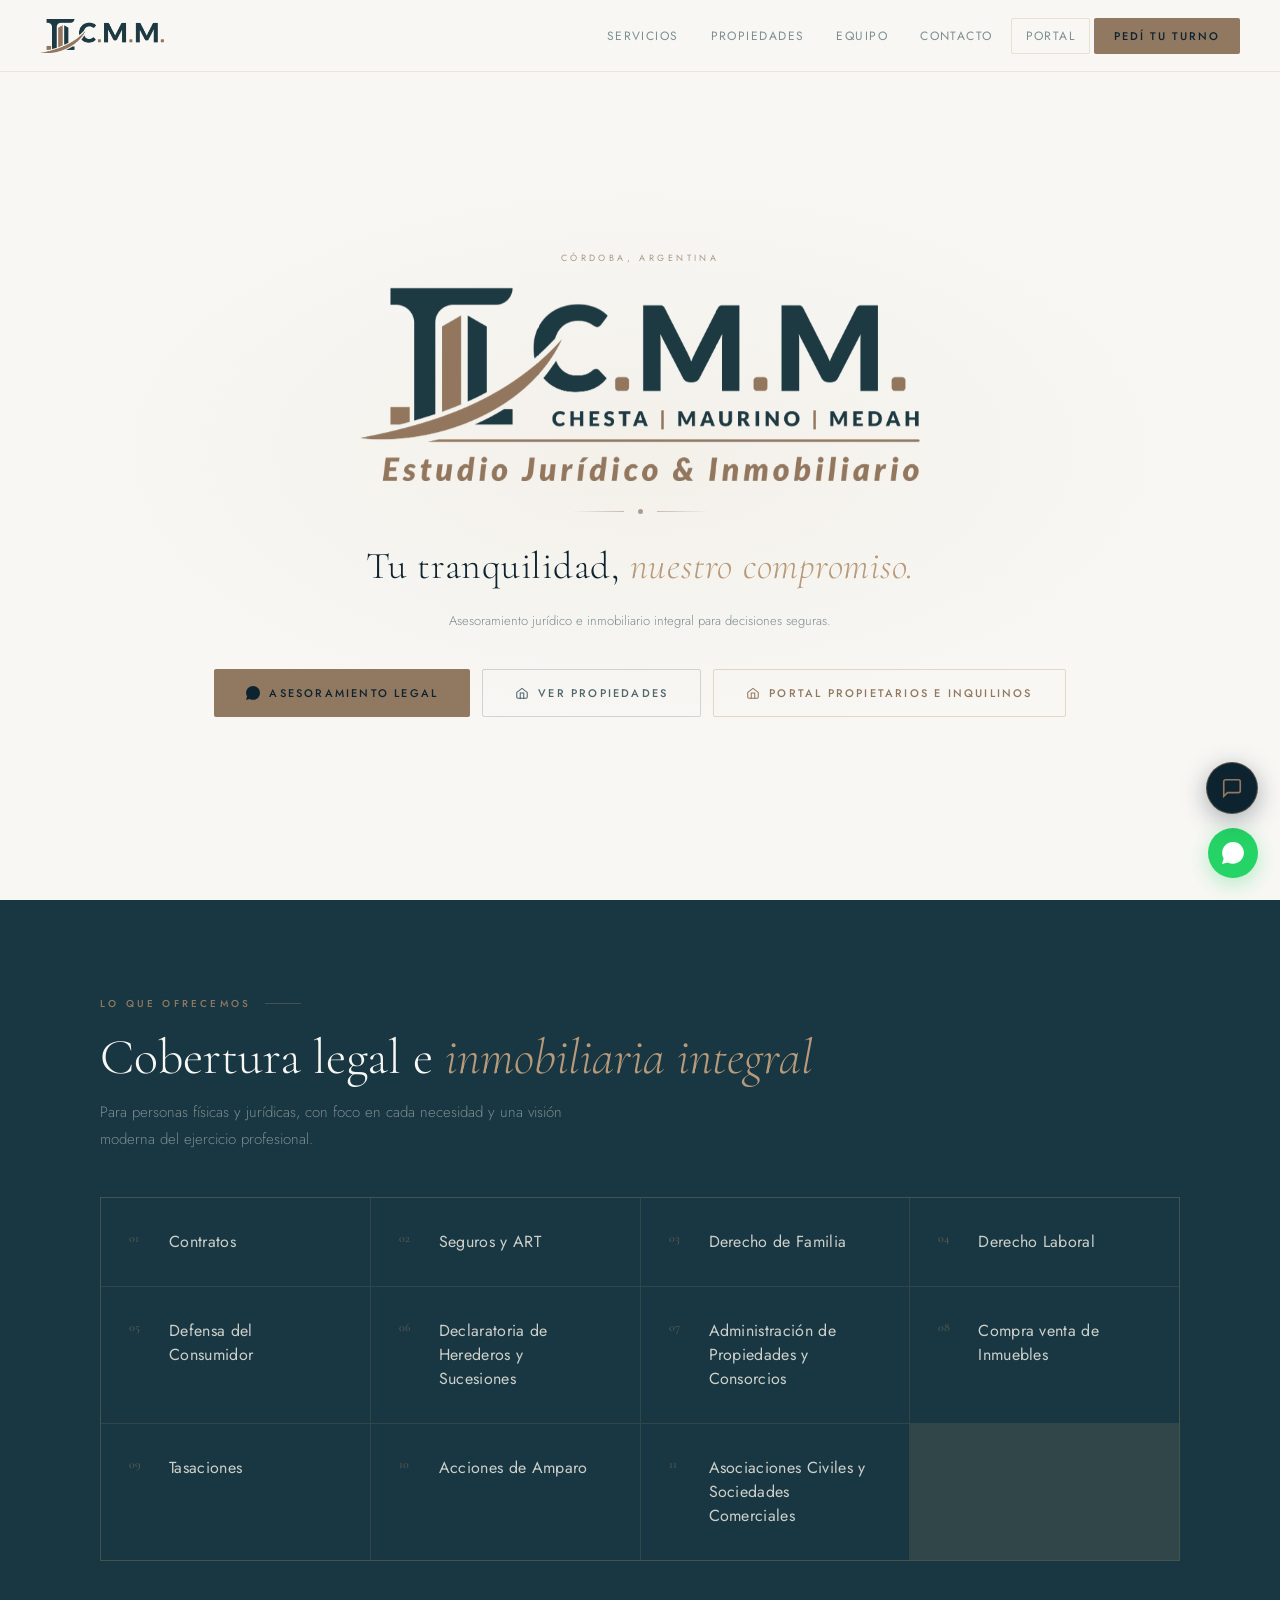
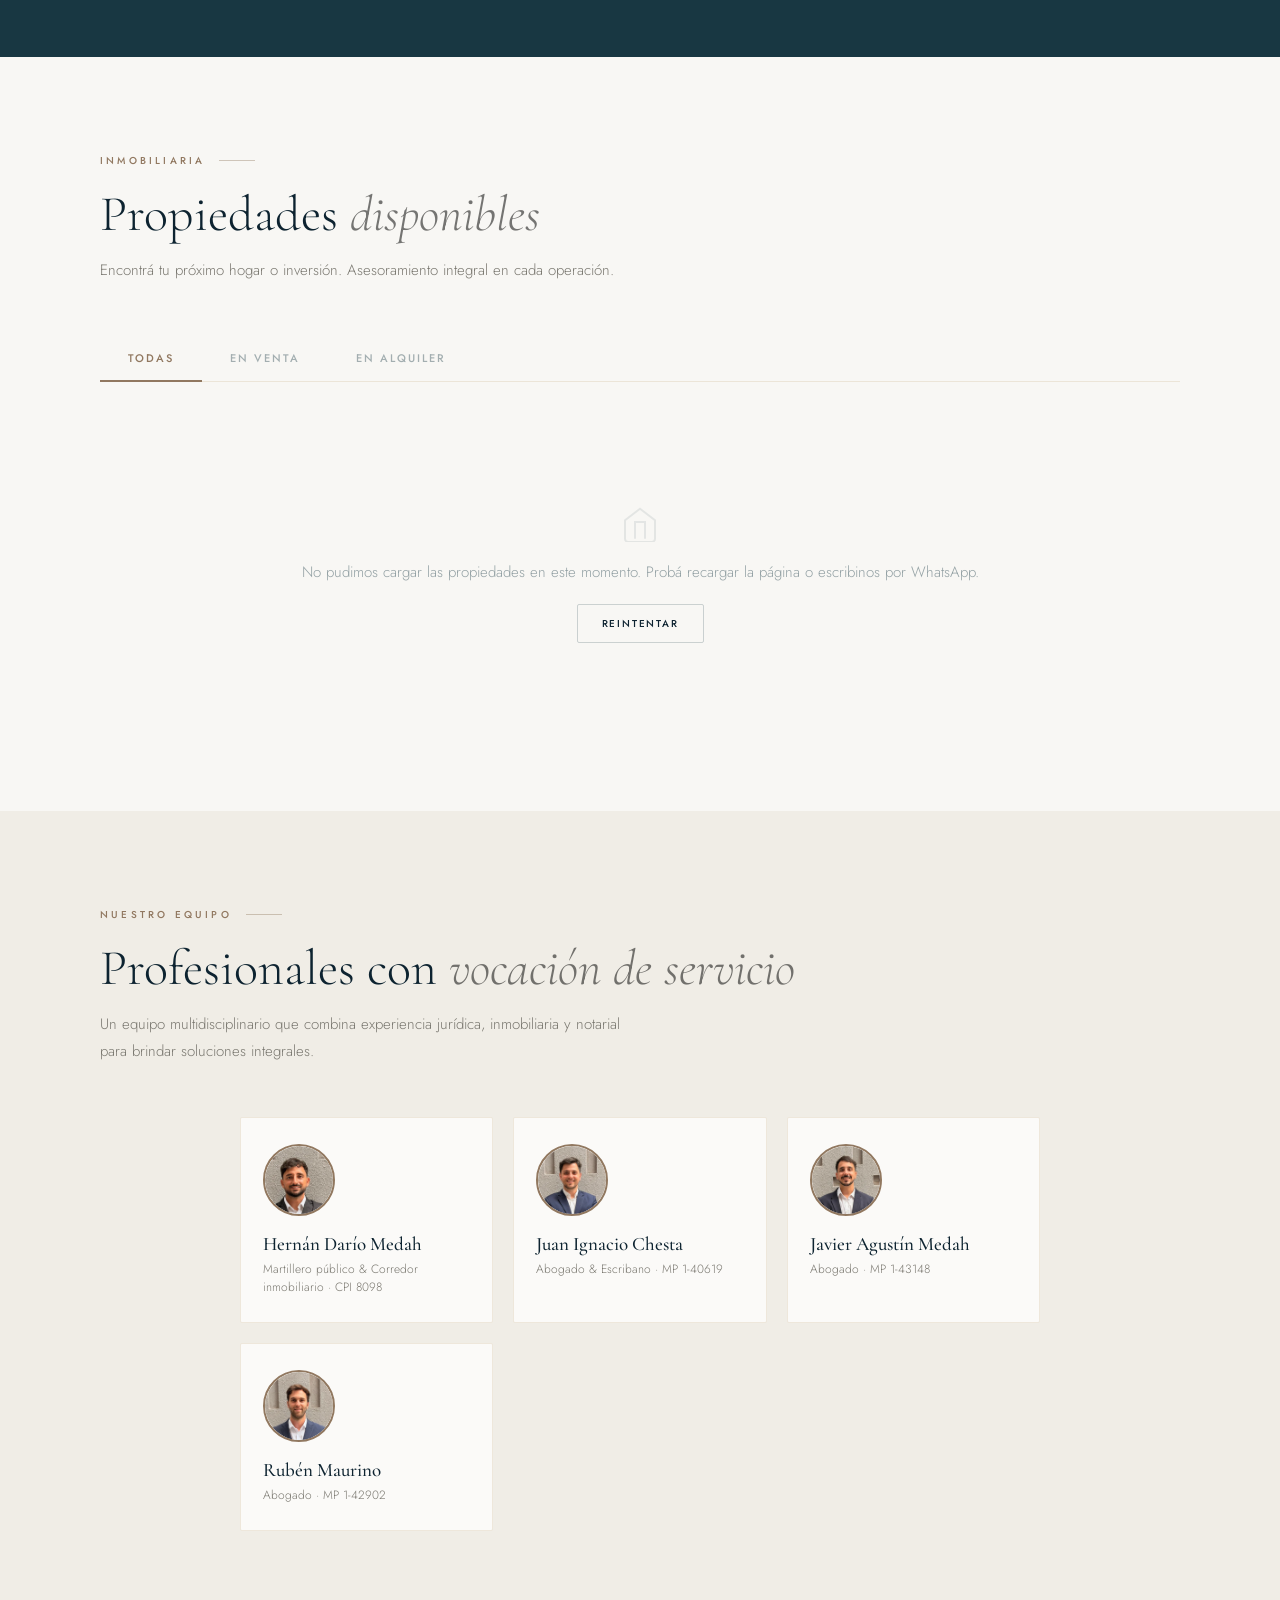
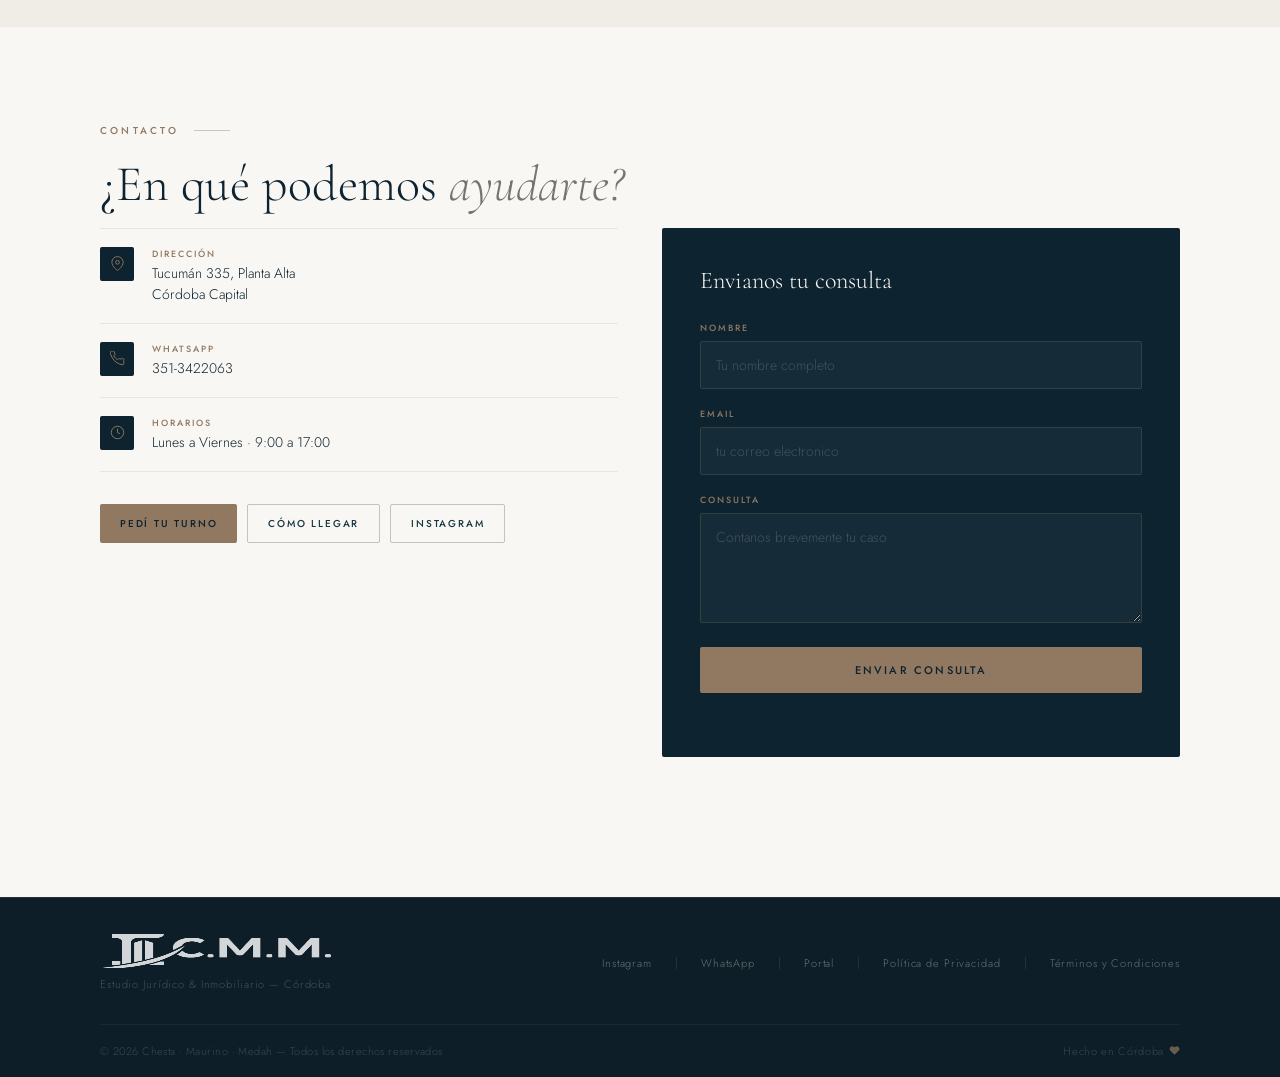
==== commit af6e1498: "feat: paginas de destino de laboral, compraventa y alquileres Completa las cuatro landings para Goog" ====
--- a/index.html
+++ b/index.html
@@ -146,11 +146,11 @@
         <div class="service-item"><span class="service-num">01</span><span class="service-name">Contratos</span></div>
         <div class="service-item"><span class="service-num">02</span><span class="service-name">Seguros y ART</span></div>
         <div class="service-item"><span class="service-num">03</span><span class="service-name">Derecho de Familia</span></div>
-        <div class="service-item"><span class="service-num">04</span><span class="service-name">Derecho Laboral</span></div>
+        <a class="service-item" href="/laboral"><span class="service-num">04</span><span class="service-name">Derecho Laboral</span><svg class="service-flecha" width="13" height="13" viewBox="0 0 24 24" fill="none" stroke="currentColor" stroke-width="1.8"><line x1="5" y1="12" x2="19" y2="12"/><polyline points="12 5 19 12 12 19"/></svg></a>
         <div class="service-item"><span class="service-num">05</span><span class="service-name">Defensa del Consumidor</span></div>
-        <div class="service-item"><span class="service-num">06</span><span class="service-name">Declaratoria de Herederos y Sucesiones</span></div>
-        <div class="service-item"><span class="service-num">07</span><span class="service-name">Administración de Propiedades y Consorcios</span></div>
-        <div class="service-item"><span class="service-num">08</span><span class="service-name">Compra venta de Inmuebles</span></div>
+        <a class="service-item" href="/sucesiones"><span class="service-num">06</span><span class="service-name">Declaratoria de Herederos y Sucesiones</span><svg class="service-flecha" width="13" height="13" viewBox="0 0 24 24" fill="none" stroke="currentColor" stroke-width="1.8"><line x1="5" y1="12" x2="19" y2="12"/><polyline points="12 5 19 12 12 19"/></svg></a>
+        <a class="service-item" href="/alquileres"><span class="service-num">07</span><span class="service-name">Administración de Propiedades y Consorcios</span><svg class="service-flecha" width="13" height="13" viewBox="0 0 24 24" fill="none" stroke="currentColor" stroke-width="1.8"><line x1="5" y1="12" x2="19" y2="12"/><polyline points="12 5 19 12 12 19"/></svg></a>
+        <a class="service-item" href="/compraventa"><span class="service-num">08</span><span class="service-name">Compra venta de Inmuebles</span><svg class="service-flecha" width="13" height="13" viewBox="0 0 24 24" fill="none" stroke="currentColor" stroke-width="1.8"><line x1="5" y1="12" x2="19" y2="12"/><polyline points="12 5 19 12 12 19"/></svg></a>
         <div class="service-item"><span class="service-num">09</span><span class="service-name">Tasaciones</span></div>
         <div class="service-item"><span class="service-num">10</span><span class="service-name">Acciones de Amparo</span></div>
         <div class="service-item"><span class="service-num">11</span><span class="service-name">Asociaciones Civiles y Sociedades Comerciales</span></div>
--- a/estilos.css
+++ b/estilos.css
@@ -1065,3 +1065,218 @@
   .scta-cal { background: transparent; border: 1px solid rgba(184,154,106,0.3); color: var(--dorado); }
   body { padding-bottom: 60px; }
 }
+
+/* ============================================================
+   PAGINAS DE SERVICIO (sucesiones, laboral, compraventa, alquileres)
+   Reutilizan header, footer, botones y tipografias de arriba.
+   ============================================================ */
+
+.svc-hero {
+  background: var(--fondo); padding: 148px 40px 72px;
+  position: relative; overflow: hidden;
+}
+.svc-hero::before {
+  content: ''; position: absolute; inset: 0; pointer-events: none;
+  background: radial-gradient(ellipse 70% 60% at 50% 0%, rgba(184,154,106,0.09) 0%, transparent 65%);
+}
+.svc-hero .container { position: relative; }
+.svc-eyebrow {
+  font-size: 10px; font-weight: 500; letter-spacing: 0.3em; text-transform: uppercase;
+  color: var(--dorado); margin-bottom: 20px;
+}
+.svc-h1 {
+  font-family: 'Cormorant Garamond', serif;
+  font-size: clamp(32px, 4.6vw, 54px); font-weight: 300; line-height: 1.12;
+  color: var(--negro); margin-bottom: 20px; max-width: 760px;
+}
+.svc-h1 em { font-style: italic; color: var(--dorado); }
+.svc-lead {
+  font-size: 17px; font-weight: 300; color: var(--gris-texto);
+  line-height: 1.75; max-width: 600px; margin-bottom: 34px;
+}
+.svc-cta-row { display: flex; gap: 12px; flex-wrap: wrap; margin-bottom: 30px; }
+.svc-reaseguro {
+  font-size: 12px; font-weight: 300; color: var(--gris-texto);
+  display: flex; align-items: center; gap: 8px;
+}
+.svc-reaseguro svg { width: 14px; height: 14px; stroke: var(--dorado); fill: none; stroke-width: 1.8; flex-shrink: 0; }
+
+/* Bloque de casos: "cuando necesitas esto" */
+.svc-casos { background: var(--fondo-alt); padding: 80px 40px; }
+.svc-casos-grid {
+  /* 3 columnas fijas: los bloques son 6, asi quedan dos filas parejas.
+     Con auto-fit daba 4 columnas y la segunda fila quedaba con huecos. */
+  display: grid; grid-template-columns: repeat(3, 1fr);
+  gap: 1px; background: var(--borde); border: 1px solid var(--borde); margin-top: 38px;
+}
+@media (max-width: 900px) { .svc-casos-grid { grid-template-columns: repeat(2, 1fr); } }
+@media (max-width: 560px) { .svc-casos-grid { grid-template-columns: 1fr; } }
+.svc-caso { background: var(--fondo-alt); padding: 26px 24px; }
+.svc-caso-num {
+  font-family: 'Cormorant Garamond', serif; font-size: 26px;
+  color: var(--dorado); opacity: 0.5; line-height: 1; margin-bottom: 12px;
+}
+.svc-caso p { font-size: 14px; font-weight: 300; color: var(--negro); line-height: 1.65; }
+
+/* Pasos del proceso */
+.svc-pasos { background: var(--fondo); padding: 80px 40px; }
+.svc-paso {
+  display: flex; gap: 22px; padding: 22px 0;
+  border-bottom: 1px solid var(--borde);
+}
+.svc-paso:first-of-type { border-top: 1px solid var(--borde); }
+.svc-paso-n {
+  flex-shrink: 0; width: 34px; height: 34px; border-radius: 50%;
+  border: 1px solid rgba(184,154,106,0.4); color: var(--dorado);
+  display: flex; align-items: center; justify-content: center;
+  font-size: 13px; font-weight: 500;
+}
+.svc-paso-txt h3 {
+  font-size: 15px; font-weight: 500; color: var(--negro); margin-bottom: 5px;
+}
+.svc-paso-txt p { font-size: 14px; font-weight: 300; color: var(--gris-texto); line-height: 1.7; }
+
+/* Preguntas frecuentes */
+.svc-faq { background: #183742; padding: 80px 40px; }
+.svc-faq .section-title { color: #f8f7f4; }
+/* El em de .section-title es gris oscuro, pensado para fondo claro: sobre
+   cualquier seccion de fondo oscuro queda casi invisible. Va en dorado, igual
+   que la volanta. Se aplica a todas las secciones oscuras de una vez para que
+   no haya que acordarse en cada nueva. */
+.svc-faq .section-title em,
+.portal-seccion .section-title em { color: var(--dorado); }
+.svc-faq-item {
+  border-bottom: 1px solid rgba(184,154,106,0.18); padding: 20px 0;
+}
+.svc-faq-item:first-of-type { border-top: 1px solid rgba(184,154,106,0.18); margin-top: 34px; }
+.svc-faq-item summary {
+  font-size: 15px; font-weight: 400; color: rgba(245,240,232,0.92);
+  cursor: pointer; list-style: none; display: flex; align-items: flex-start;
+  justify-content: space-between; gap: 18px;
+}
+.svc-faq-item summary::-webkit-details-marker { display: none; }
+.svc-faq-item summary::after {
+  content: '+'; color: var(--dorado); font-size: 20px; line-height: 1; flex-shrink: 0;
+  transition: transform 0.2s ease;
+}
+.svc-faq-item[open] summary::after { content: '–'; }
+.svc-faq-item summary:hover { color: var(--dorado-claro); }
+.svc-faq-respuesta {
+  font-size: 14px; font-weight: 300; color: rgba(245,240,232,0.6);
+  line-height: 1.8; margin-top: 14px; max-width: 760px;
+}
+
+/* Cierre con formulario */
+.svc-cierre { background: var(--fondo); padding: 80px 40px; }
+.svc-cierre-grid { display: grid; grid-template-columns: 1fr 1fr; gap: 44px; align-items: start; }
+.svc-profesional {
+  display: flex; gap: 16px; align-items: center;
+  padding: 20px; background: rgba(255,255,255,0.6);
+  border: 1px solid var(--borde); border-radius: 2px; margin-top: 26px;
+}
+.svc-profesional img {
+  width: 62px; height: 62px; border-radius: 50%; object-fit: cover;
+  border: 2px solid var(--dorado); flex-shrink: 0;
+}
+.svc-profesional-nombre { font-family: 'Cormorant Garamond', serif; font-size: 18px; color: var(--negro); }
+.svc-profesional-rol { font-size: 12px; font-weight: 300; color: var(--gris-texto); line-height: 1.5; }
+
+.svc-disclaimer {
+  font-size: 12px; font-weight: 300; color: var(--gris-texto);
+  line-height: 1.7; margin-top: 28px; padding: 16px 18px;
+  background: rgba(24,55,66,0.03); border-left: 2px solid var(--borde);
+}
+
+/* Migas de pan */
+.svc-migas {
+  font-size: 12px; font-weight: 300; color: var(--gris-texto); margin-bottom: 18px;
+}
+.svc-migas a { color: var(--gris-texto); }
+.svc-migas a:hover { color: var(--dorado); }
+
+@media (max-width: 900px) {
+  .svc-cierre-grid { grid-template-columns: 1fr; gap: 30px; }
+  .svc-hero, .svc-casos, .svc-pasos, .svc-faq, .svc-cierre { padding-left: 22px; padding-right: 22px; }
+}
+@media (max-width: 640px) {
+  .svc-hero { padding-top: 120px; padding-bottom: 56px; }
+  .svc-cta-row { flex-direction: column; align-items: stretch; }
+  .svc-cta-row a { justify-content: center; text-align: center; }
+}
+
+/* ============================================================
+   MAQUETA DEL PORTAL DE GESTION (pagina de alquileres)
+   Reproduce la interfaz real de cmmgestion.com.ar con datos
+   inventados. No son capturas: el portal tiene datos de clientes
+   y no pueden publicarse. Ademas asi escala sin pixelarse.
+   ============================================================ */
+
+.portal-seccion { background: var(--negro); padding: 86px 40px; overflow: hidden; }
+.portal-seccion .section-title { color: #f8f7f4; }
+.portal-seccion .section-sub { color: rgba(245,240,232,0.5); }
+.portal-grid { display: grid; grid-template-columns: 1fr 1.25fr; gap: 50px; align-items: center; }
+
+.portal-beneficio { display: flex; gap: 14px; padding: 15px 0; border-bottom: 1px solid rgba(184,154,106,0.14); }
+.portal-beneficio:first-of-type { border-top: 1px solid rgba(184,154,106,0.14); margin-top: 26px; }
+.portal-beneficio svg { width: 17px; height: 17px; stroke: var(--dorado); fill: none; stroke-width: 2; flex-shrink: 0; margin-top: 2px; }
+.portal-beneficio b { display: block; font-size: 14px; font-weight: 500; color: #f8f7f4; margin-bottom: 3px; }
+.portal-beneficio span { font-size: 13px; font-weight: 300; color: rgba(245,240,232,0.52); line-height: 1.65; }
+
+/* --- Ventana del navegador --- */
+.mock { border-radius: 7px; overflow: hidden; box-shadow: 0 26px 70px rgba(0,0,0,0.5); border: 1px solid #254050; }
+.mock-bar { background: #0b1519; padding: 9px 12px; display: flex; align-items: center; gap: 7px; border-bottom: 1px solid #254050; }
+.mock-dot { width: 9px; height: 9px; border-radius: 50%; background: #2f4756; }
+.mock-url {
+  flex: 1; margin-left: 8px; background: #152530; border-radius: 4px;
+  font-size: 10px; color: #7a96a8; padding: 4px 10px;
+  font-family: 'Jost', sans-serif; letter-spacing: 0.02em;
+}
+.mock-cuerpo { display: flex; background: #0b1519; min-height: 330px; }
+
+/* --- Barra lateral --- */
+.mock-side { width: 128px; background: #0d1a20; border-right: 1px solid #254050; padding: 12px 0; flex-shrink: 0; }
+.mock-side-logo { font-size: 10px; letter-spacing: 0.16em; color: var(--dorado); padding: 0 13px 11px; font-weight: 500; }
+.mock-side a { display: block; font-size: 10.5px; color: #7a96a8; padding: 6px 13px; font-weight: 300; }
+.mock-side a.on { color: #f0ece4; background: rgba(145,120,96,0.14); border-left: 2px solid var(--dorado); padding-left: 11px; }
+
+/* --- Contenido --- */
+.mock-main { flex: 1; padding: 15px 17px; min-width: 0; }
+.mock-h { font-size: 13px; color: #f0ece4; margin-bottom: 13px; font-weight: 400; }
+.mock-kpis { display: grid; grid-template-columns: repeat(4, 1fr); gap: 8px; margin-bottom: 15px; }
+.mock-kpi { background: #152530; border: 1px solid #254050; border-radius: 4px; padding: 9px 10px; }
+.mock-kpi-l { font-size: 8px; letter-spacing: 0.1em; text-transform: uppercase; color: #7a96a8; margin-bottom: 4px; }
+.mock-kpi-v { font-size: 15px; color: #f0ece4; font-weight: 400; line-height: 1.1; }
+.mock-kpi-v.ok { color: #6ec98a; }
+.mock-kpi-v.al { color: #c9b96e; }
+
+.mock-tabla { background: #152530; border: 1px solid #254050; border-radius: 4px; overflow: hidden; }
+.mock-tr { display: grid; grid-template-columns: 2.1fr 1fr 0.9fr; gap: 8px; padding: 8px 11px; align-items: center; border-bottom: 1px solid #1d3340; }
+.mock-tr:last-child { border-bottom: none; }
+.mock-tr.head { background: #10202a; }
+.mock-tr.head span { font-size: 8px; letter-spacing: 0.1em; text-transform: uppercase; color: #7a96a8; }
+.mock-tr span { font-size: 10.5px; color: #cbd9e0; font-weight: 300; }
+.mock-pill { font-size: 8px; padding: 2.5px 7px; border-radius: 10px; justify-self: start; letter-spacing: 0.04em; }
+.mock-pill.ok { background: rgba(110,201,138,0.14); color: #6ec98a; }
+.mock-pill.al { background: rgba(201,185,110,0.14); color: #c9b96e; }
+.mock-pie { font-size: 10px; color: rgba(245,240,232,0.3); text-align: center; margin-top: 13px; font-weight: 300; }
+
+@media (max-width: 980px) {
+  .portal-grid { grid-template-columns: 1fr; gap: 34px; }
+  .portal-seccion { padding-left: 22px; padding-right: 22px; }
+}
+@media (max-width: 620px) {
+  .mock-side { display: none; }        /* el contenido manda en pantalla chica */
+  .mock-kpis { grid-template-columns: repeat(2, 1fr); }
+  .mock-tr { grid-template-columns: 1.6fr 1fr 0.8fr; }
+  .mock-url { font-size: 9px; }
+}
+
+/* Los servicios que tienen pagina propia son enlaces: se marcan con una
+   flecha que aparece al pasar el mouse, para que se note que son clicables
+   sin romper la grilla de los que no lo son. */
+a.service-item { text-decoration: none; justify-content: flex-start; }
+a.service-item .service-name { flex: 1; }
+.service-flecha { stroke: var(--dorado); opacity: 0; transform: translateX(-4px); transition: all 0.22s ease; flex-shrink: 0; margin-top: 3px; }
+a.service-item:hover .service-flecha { opacity: 0.85; transform: translateX(0); }
+a.service-item:hover .service-name { color: #f8f7f4; }
+a.service-item:focus-visible { outline: 2px solid var(--dorado); outline-offset: -2px; }
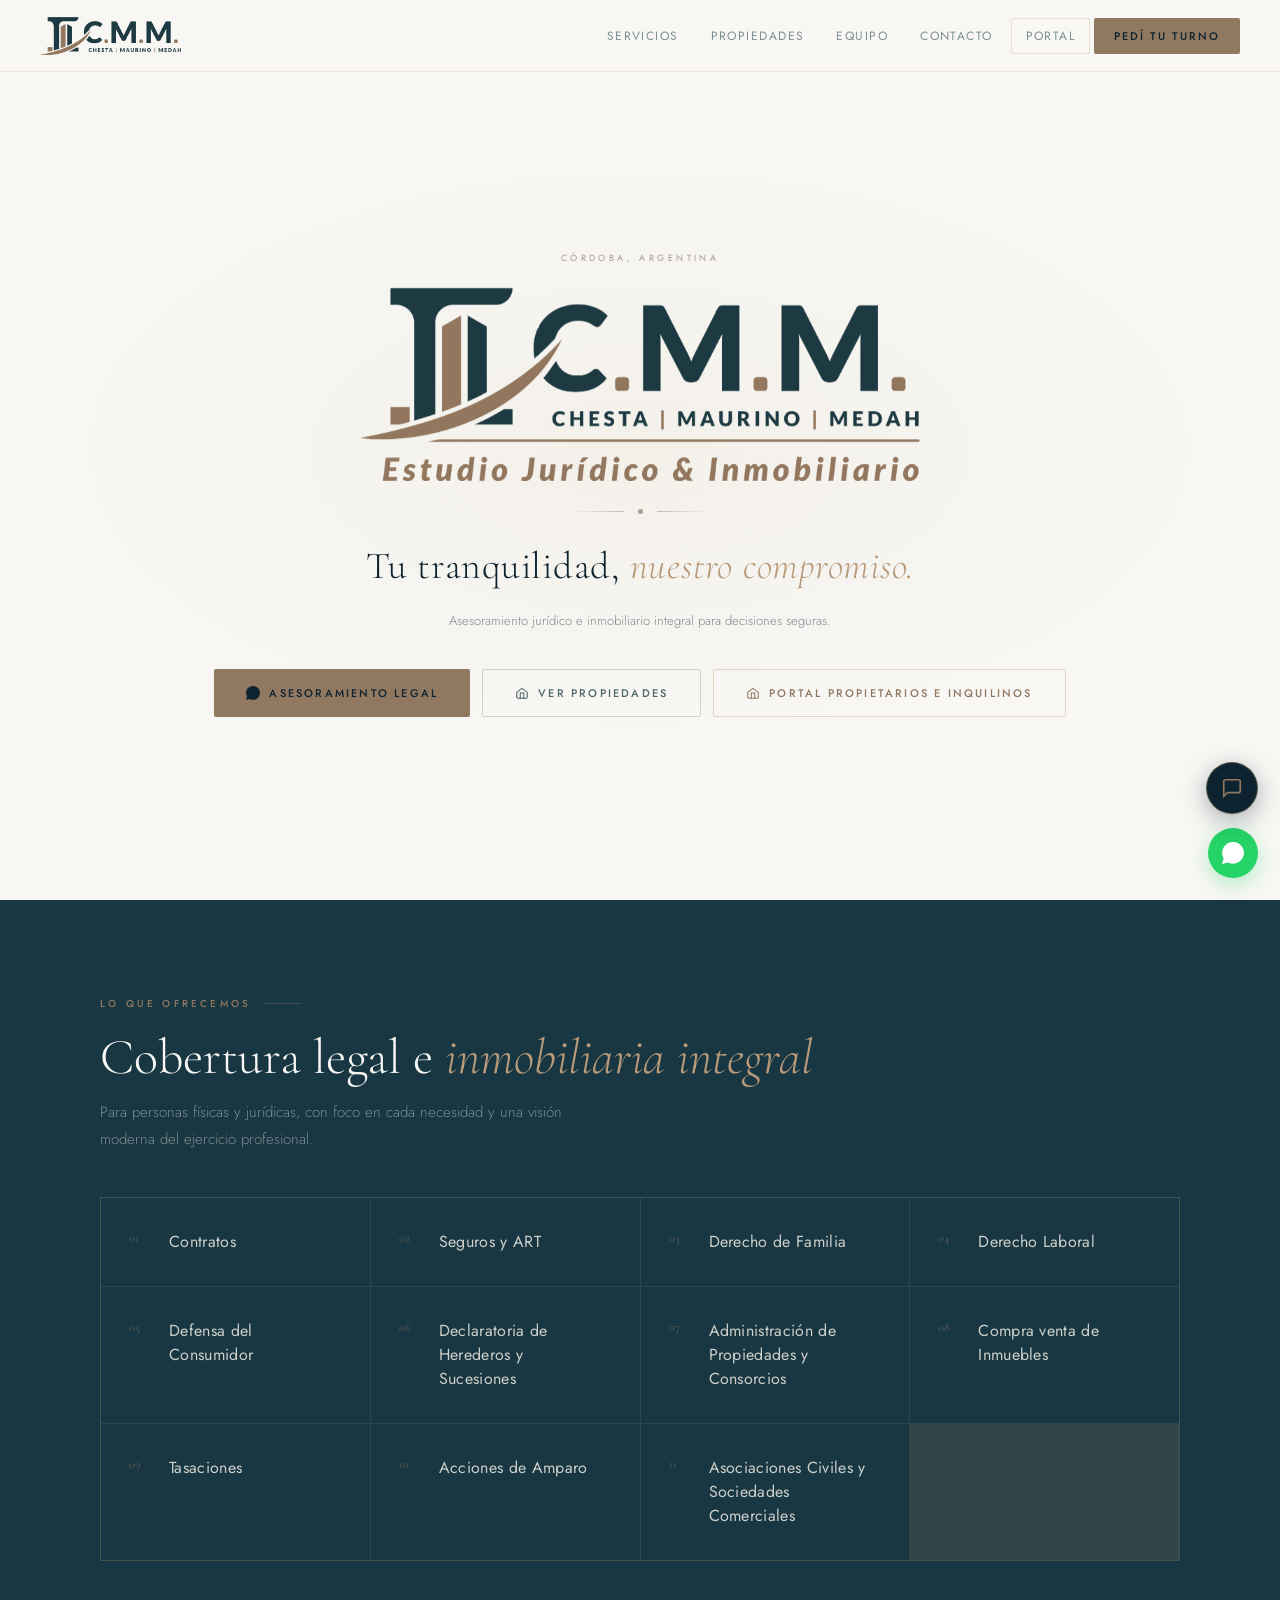
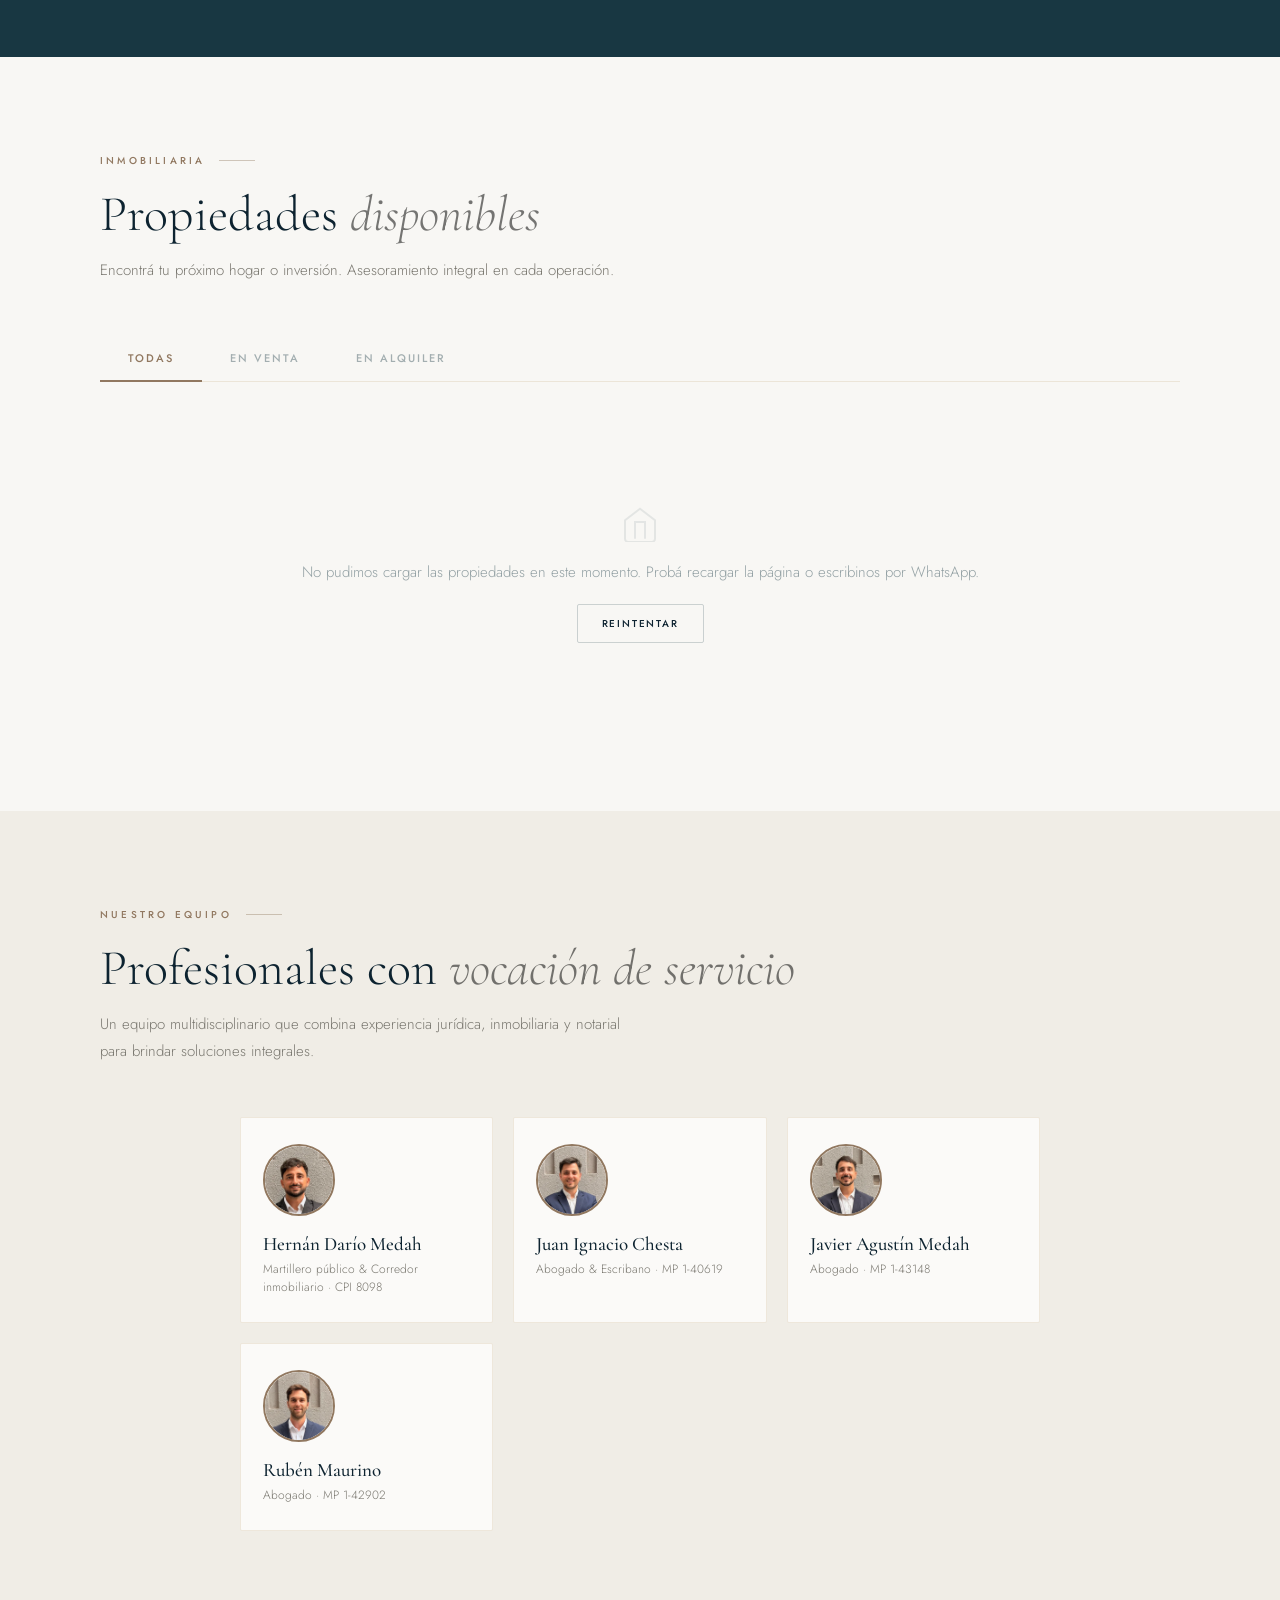
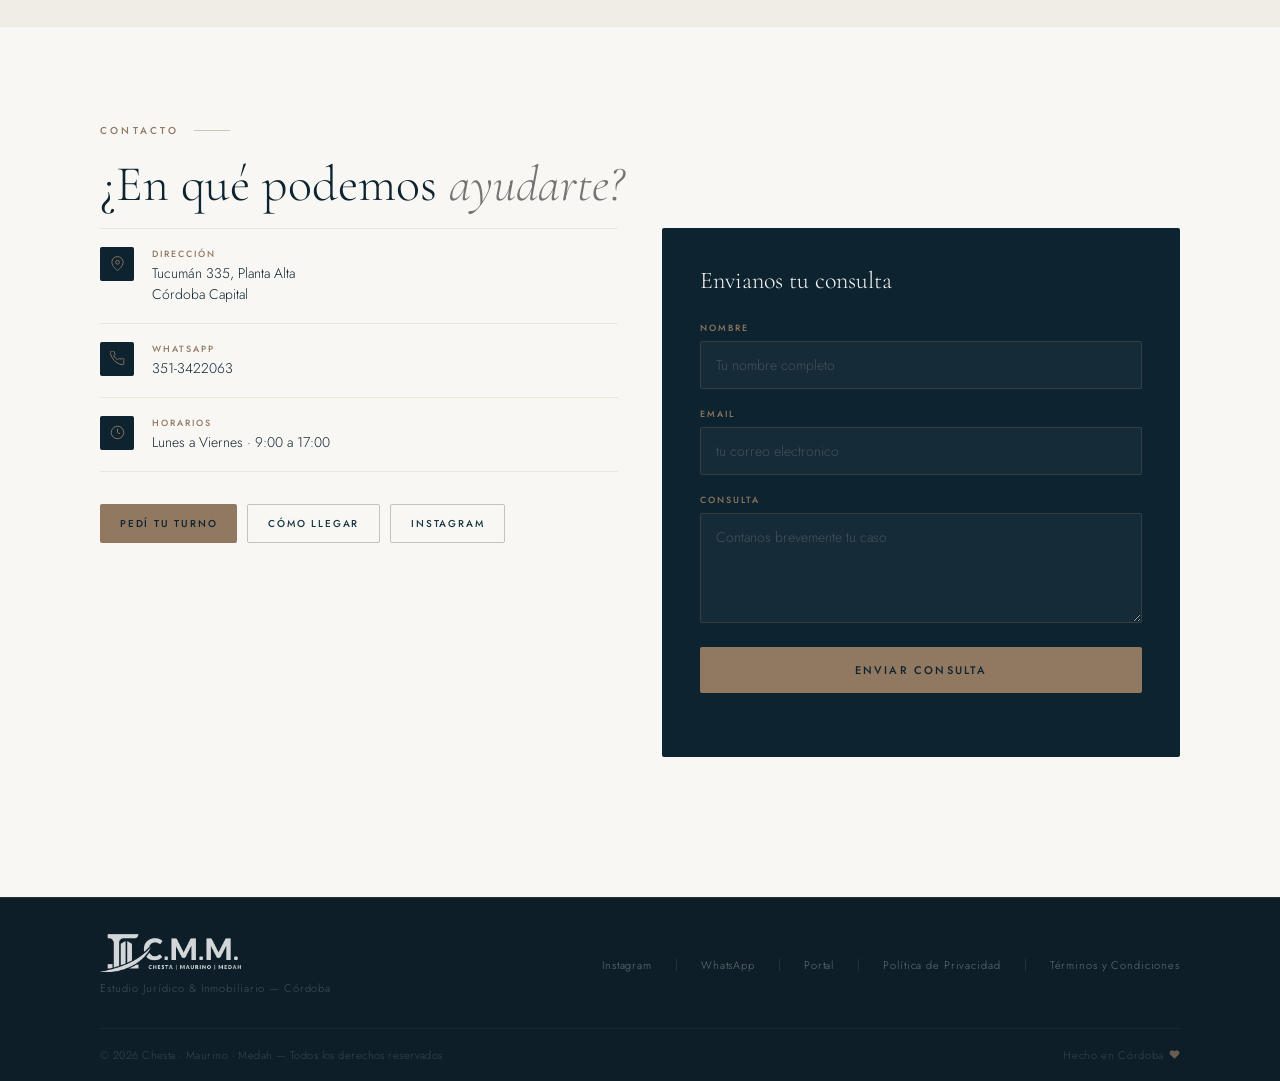
==== commit 53261823: "fix: el logo se veia deformado y achatado Dos problemas distintos, uno de ellos un bug real.  1) El " ====
--- a/index.html
+++ b/index.html
@@ -85,7 +85,7 @@
 <body>
   <header>
     <a href="#inicio" aria-label="CMM — Inicio">
-      <img src="logo-cmm.png" alt="CMM — Estudio Jurídico e Inmobiliario" class="brand-logo" width="874" height="240">
+      <img src="logo-cmm.png" alt="CMM — Estudio Jurídico e Inmobiliario" class="brand-logo" width="898" height="242">
     </a>
     <nav class="main-nav">
       <a href="#ofrecemos">Servicios</a>
@@ -453,7 +453,7 @@
     <div class="footer-inner">
       <div class="footer-top">
         <div class="footer-brand">
-          <img src="logo-cmm.png" alt="CMM — Estudio Jurídico e Inmobiliario" class="footer-logo" width="874" height="240" loading="lazy">
+          <img src="logo-cmm.png" alt="CMM — Estudio Jurídico e Inmobiliario" class="footer-logo" width="898" height="242" loading="lazy">
           <span class="footer-tagline">Estudio Jurídico &amp; Inmobiliario — Córdoba</span>
         </div>
         <div class="footer-links">
--- a/estilos.css
+++ b/estilos.css
@@ -30,9 +30,10 @@
   backdrop-filter: blur(20px);
   border-bottom: 1px solid rgba(184,154,106,0.2);
 }
-/* El logo compacto (monograma + C.M.M.) es 3.64:1, mas alto que el anterior:
-   no lleva bajada debajo, asi que tampoco el margin-top que lo compensaba. */
-.brand-logo { height: 34px; width: auto; display: block; }
+/* Logo compacto: monograma + C.M.M. + apellidos (3.71:1). Los apellidos no se
+   leen a este tamaño, pero llenan el hueco que queda bajo la sigla y evitan
+   que el conjunto se vea achatado, que es como quedaba sin ellos. */
+.brand-logo { height: 38px; width: auto; display: block; }
 nav.main-nav { display: flex; align-items: center; gap: 4px; }
 nav.main-nav a {
   font-size: 12px; font-weight: 400; letter-spacing: 0.12em; text-transform: uppercase;
@@ -385,7 +386,12 @@
   border-bottom: 1px solid rgba(184,154,106,0.08);
 }
 .footer-brand { display: flex; flex-direction: column; gap: 8px; }
-.footer-logo { height: auto; max-height: 34px; width: auto; opacity: 0.82; filter: brightness(0) invert(1); display: block; }
+/* align-self es imprescindible: .footer-brand es flex en columna y, por
+   defecto, estira a los hijos a todo el ancho del contenedor. Eso deformaba
+   el logo (se renderizaba en proporcion 6.07 cuando el archivo es 3.71).
+   width:auto no alcanza, porque el stretch del flex gana. */
+.footer-logo { height: auto; max-height: 38px; width: auto; align-self: flex-start;
+  opacity: 0.82; filter: brightness(0) invert(1); display: block; }
 .footer-tagline {
   font-size: 11px; font-weight: 300; letter-spacing: 0.08em;
   color: rgba(245,240,232,0.25);
@@ -1280,3 +1286,7 @@
 a.service-item:hover .service-flecha { opacity: 0.85; transform: translateX(0); }
 a.service-item:hover .service-name { color: #f8f7f4; }
 a.service-item:focus-visible { outline: 2px solid var(--dorado); outline-offset: -2px; }
+
+/* Cuando la pagina muestra dos profesionales, las fichas se apilan con poca
+   separacion para que se lean como un equipo y no como dos bloques sueltos. */
+.svc-profesional + .svc-profesional { margin-top: 10px; }
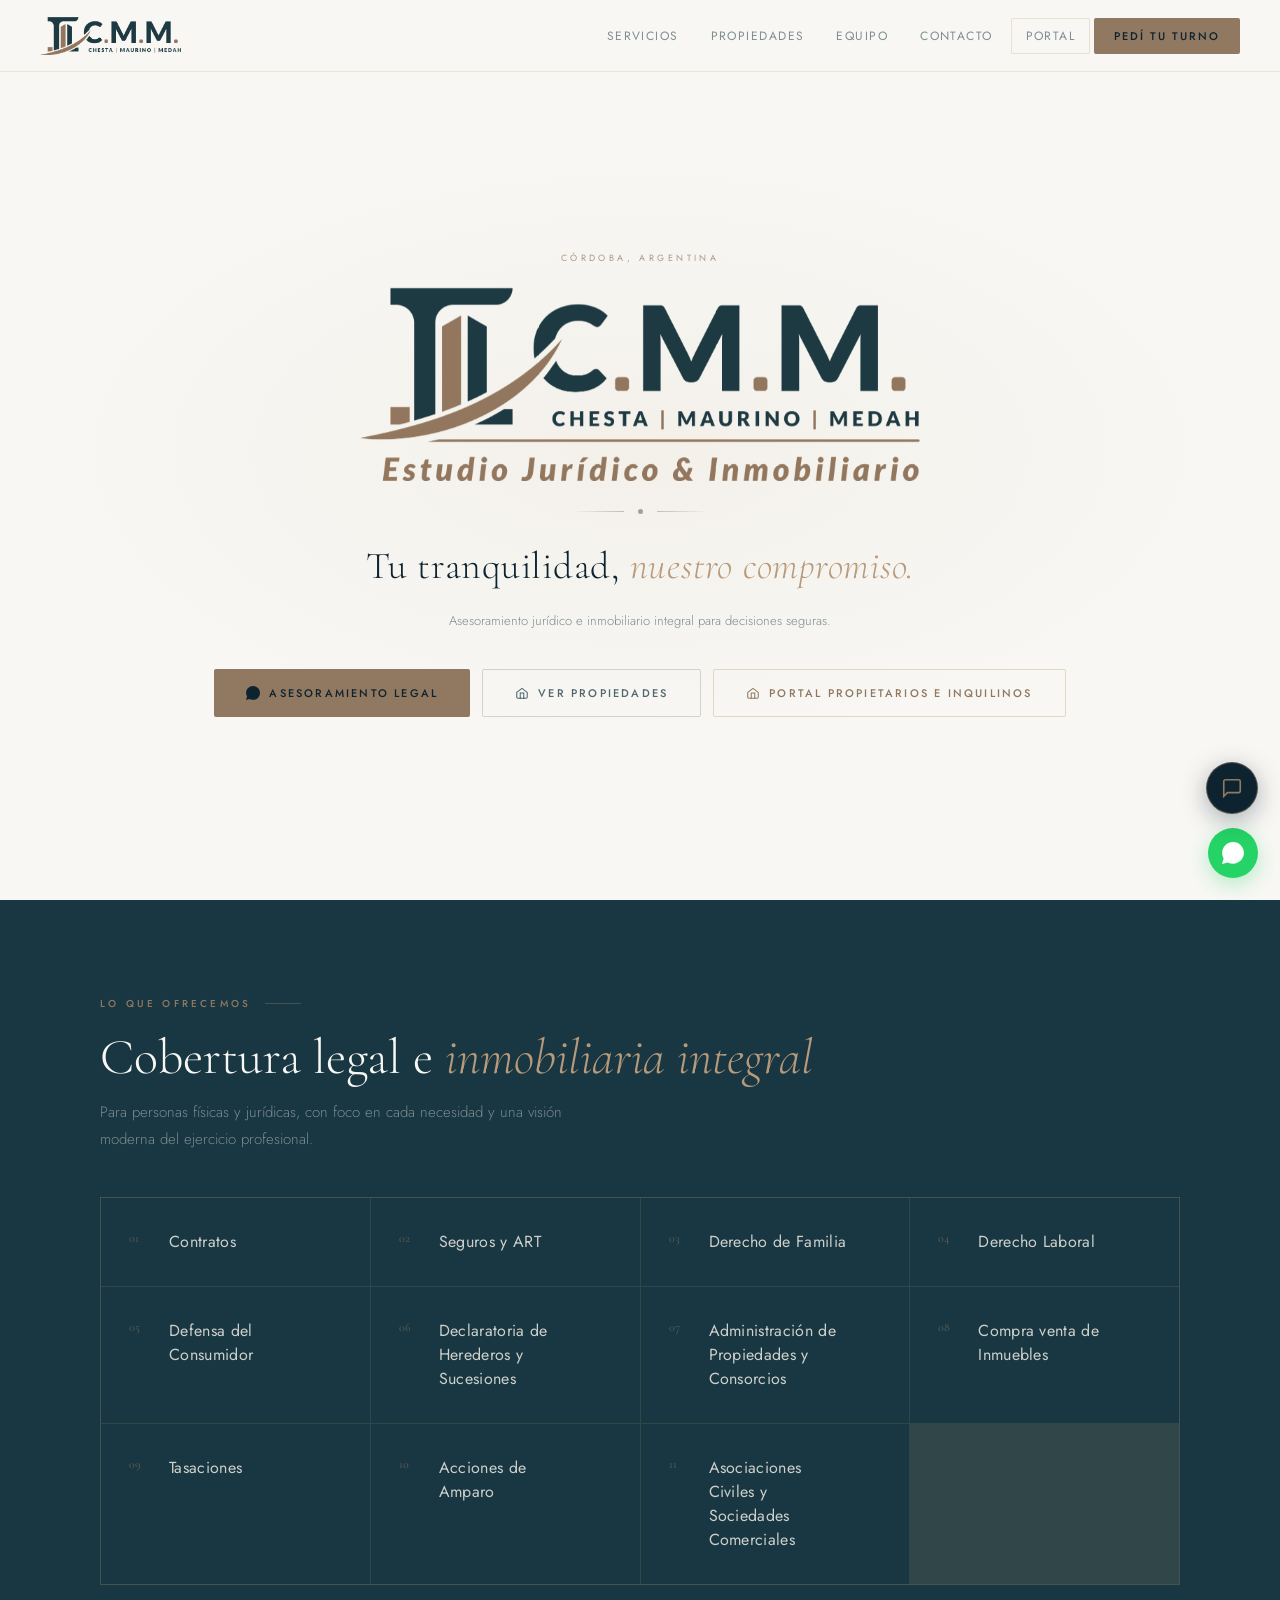
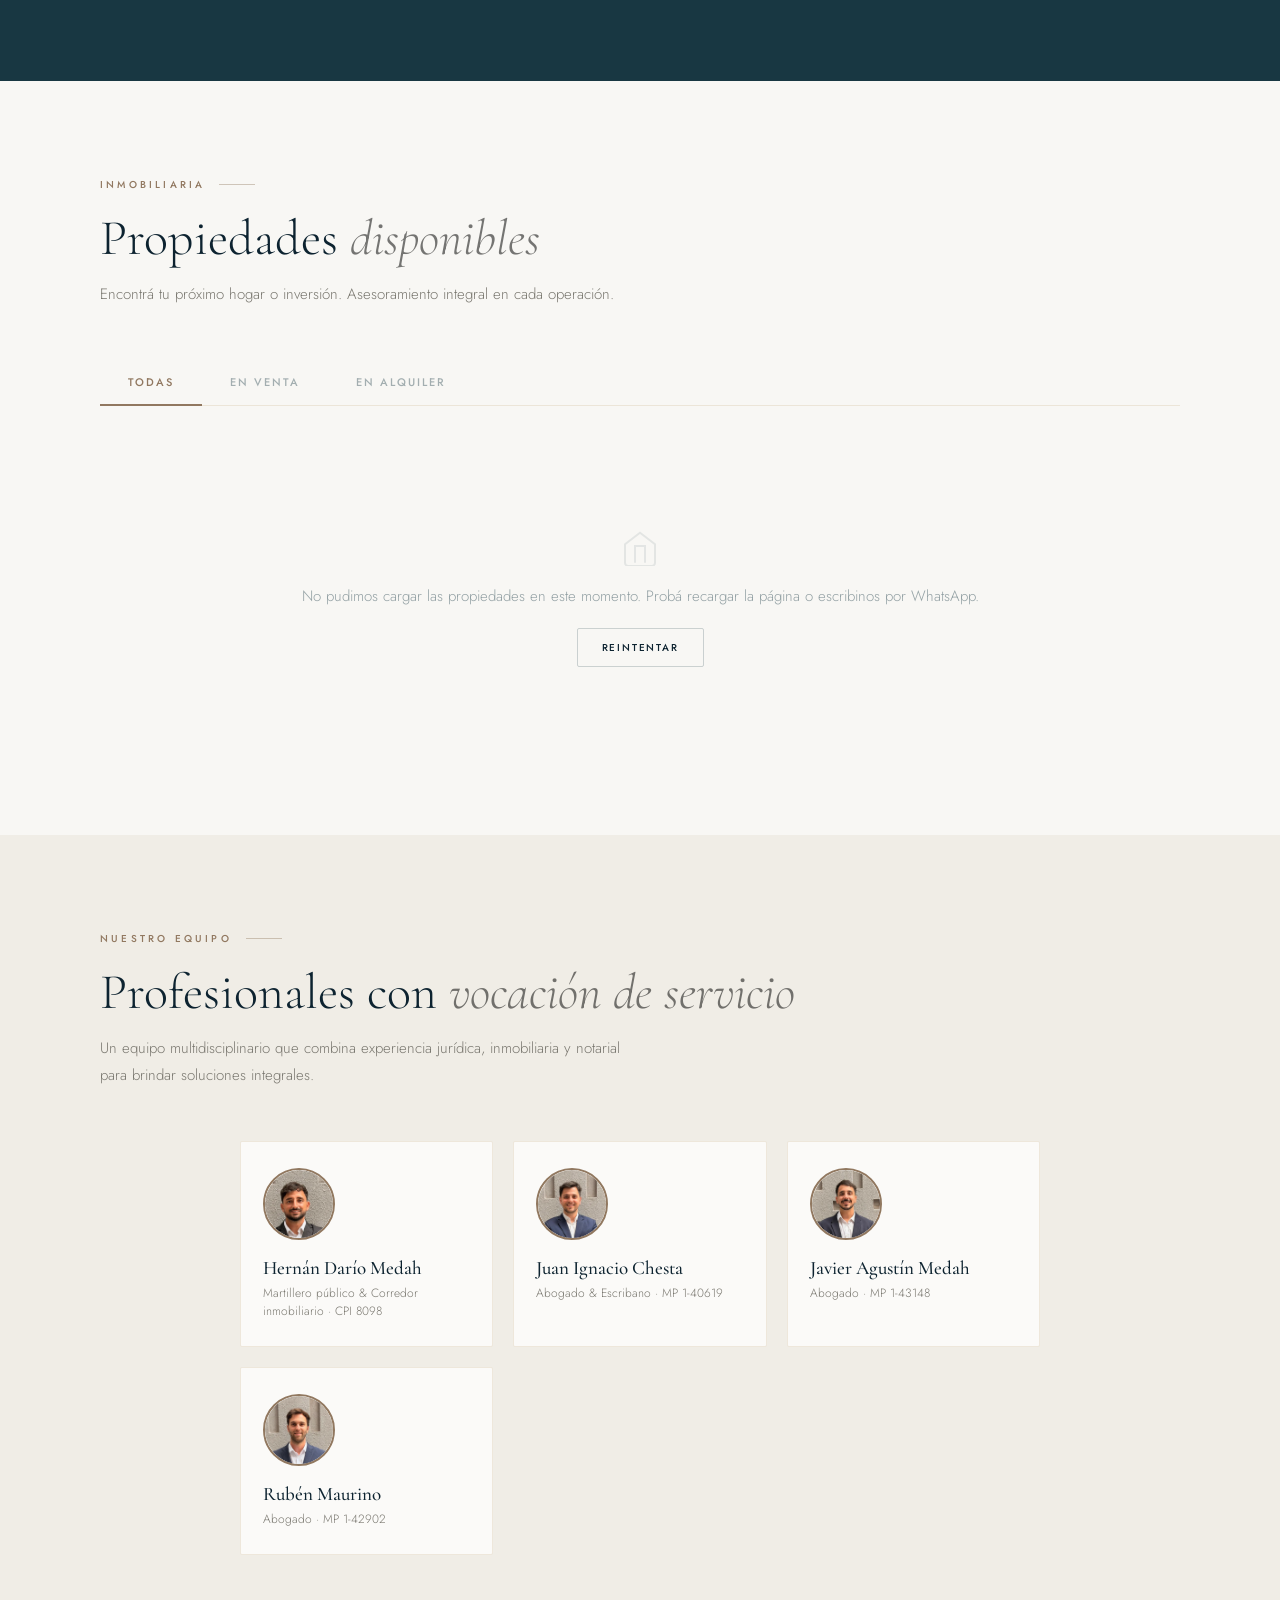
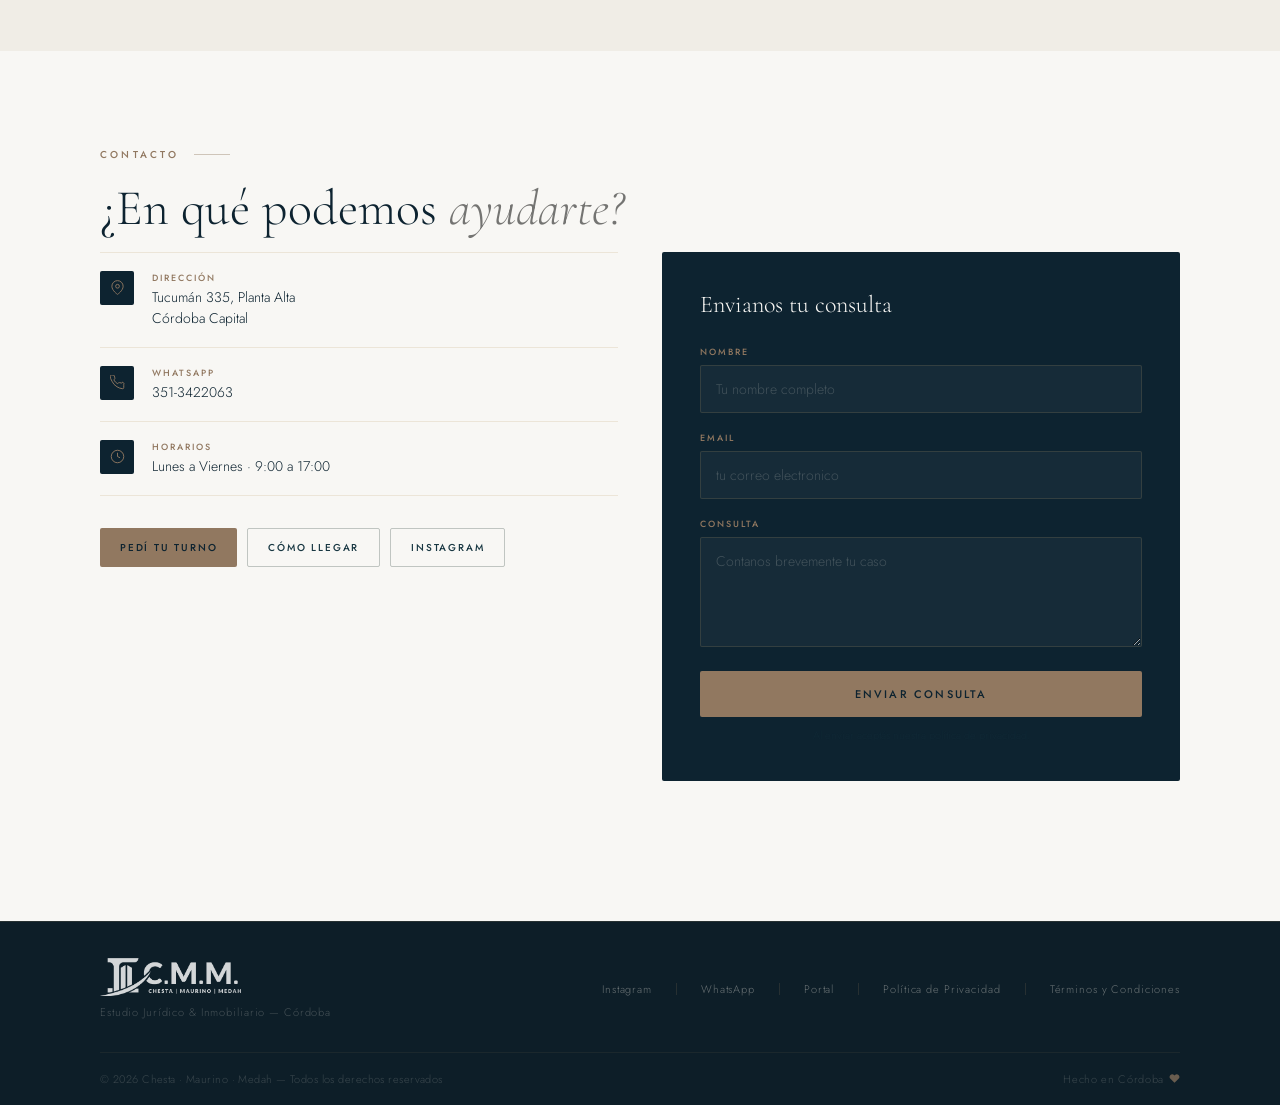
==== commit d346e069: "feat: paginas de destino de los seis servicios que faltaban Familia, defensa del consumidor, amparos" ====
--- a/index.html
+++ b/index.html
@@ -5,7 +5,7 @@
   <meta name="viewport" content="width=device-width, initial-scale=1" />
 
   <!-- SEO primario -->
-  <title>CMM — Estudio Jurídico e Inmobiliario en Córdoba | Chesta · Maurino · Medah</title>
+  <title>Estudio CMM - Chesta, Maurino, Medah | Abogados e Inmobiliaria en Córdoba</title>
   <meta name="description" content="CMM (Chesta | Maurino | Medah): estudio jurídico e inmobiliario en Córdoba. Compra, venta y alquiler de propiedades. Contratos, sucesiones, derecho laboral y familiar. Profesionales con más de 10 años de experiencia." />
   <meta name="keywords" content="inmobiliaria Córdoba, estudio jurídico Córdoba, compra venta inmuebles Córdoba, alquiler propiedades Córdoba, abogados Córdoba, CMM, Chesta Maurino Medah" />
   <meta name="robots" content="index, follow" />
@@ -14,25 +14,37 @@
   <!-- Open Graph / redes sociales -->
   <meta property="og:type" content="website" />
   <meta property="og:url" content="https://cmmestudio.com.ar/" />
-  <meta property="og:title" content="CMM — Estudio Jurídico e Inmobiliario en Córdoba" />
+  <meta property="og:title" content="Estudio CMM - Chesta, Maurino, Medah" />
   <meta property="og:description" content="Chesta | Maurino | Medah. Compra, venta y alquiler de propiedades en Córdoba. Asesoramiento jurídico integral. Profesionalismo, responsabilidad y rigor técnico." />
   <meta property="og:image" content="https://cmmestudio.com.ar/og.jpg" />
   <meta property="og:locale" content="es_AR" />
-  <meta property="og:site_name" content="CMM" />
+  <meta property="og:site_name" content="Estudio CMM - Chesta, Maurino, Medah" />
+  <meta name="application-name" content="Estudio CMM - Chesta, Maurino, Medah" />
 
   <!-- Twitter Card -->
   <meta name="twitter:card" content="summary_large_image" />
-  <meta name="twitter:title" content="CMM — Estudio Jurídico e Inmobiliario en Córdoba" />
+  <meta name="twitter:title" content="Estudio CMM - Chesta, Maurino, Medah" />
   <meta name="twitter:description" content="Chesta | Maurino | Medah. Compra, venta y alquiler de propiedades en Córdoba. Asesoramiento jurídico integral." />
   <meta name="twitter:image" content="https://cmmestudio.com.ar/og.jpg" />
+
+  <!-- Schema.org — WebSite: fija el nombre con que Google muestra el sitio -->
+  <script type="application/ld+json">
+  {
+    "@context": "https://schema.org",
+    "@type": "WebSite",
+    "name": "Estudio CMM - Chesta, Maurino, Medah",
+    "alternateName": ["Estudio CMM", "CMM", "Chesta Maurino Medah"],
+    "url": "https://cmmestudio.com.ar/"
+  }
+  </script>
 
   <!-- Schema.org — RealEstateAgent -->
   <script type="application/ld+json">
   {
     "@context": "https://schema.org",
     "@type": "RealEstateAgent",
-    "name": "CMM — Estudio Jurídico e Inmobiliario",
-    "alternateName": ["CMM", "Chesta | Maurino | Medah", "Chesta Maurino Medah"],
+    "name": "Estudio CMM - Chesta, Maurino, Medah",
+    "alternateName": ["Estudio CMM", "CMM", "Chesta | Maurino | Medah", "Chesta Maurino Medah"],
     "legalName": "Chesta | Maurino | Medah — Estudio Jurídico e Inmobiliario",
     "description": "Estudio Jurídico e Inmobiliario en Córdoba. Compra, venta y alquiler de propiedades. Asesoramiento jurídico integral.",
     "url": "https://cmmestudio.com.ar",
@@ -143,17 +155,17 @@
       <h2 class="section-title" style="color:#f8f7f4;margin-bottom:12px">Cobertura legal e <em style="color:var(--dorado-claro)">inmobiliaria integral</em></h2>
       <p class="section-sub" style="color:rgba(245,240,232,0.45);margin-bottom:44px">Para personas físicas y jurídicas, con foco en cada necesidad y una visión moderna del ejercicio profesional.</p>
       <div class="services-grid">
-        <div class="service-item"><span class="service-num">01</span><span class="service-name">Contratos</span></div>
-        <div class="service-item"><span class="service-num">02</span><span class="service-name">Seguros y ART</span></div>
-        <div class="service-item"><span class="service-num">03</span><span class="service-name">Derecho de Familia</span></div>
+        <a class="service-item" href="/contratos"><span class="service-num">01</span><span class="service-name">Contratos</span><svg class="service-flecha" width="13" height="13" viewBox="0 0 24 24" fill="none" stroke="currentColor" stroke-width="1.8"><line x1="5" y1="12" x2="19" y2="12"/><polyline points="12 5 19 12 12 19"/></svg></a>
+        <a class="service-item" href="/seguros"><span class="service-num">02</span><span class="service-name">Seguros y ART</span><svg class="service-flecha" width="13" height="13" viewBox="0 0 24 24" fill="none" stroke="currentColor" stroke-width="1.8"><line x1="5" y1="12" x2="19" y2="12"/><polyline points="12 5 19 12 12 19"/></svg></a>
+        <a class="service-item" href="/familia"><span class="service-num">03</span><span class="service-name">Derecho de Familia</span><svg class="service-flecha" width="13" height="13" viewBox="0 0 24 24" fill="none" stroke="currentColor" stroke-width="1.8"><line x1="5" y1="12" x2="19" y2="12"/><polyline points="12 5 19 12 12 19"/></svg></a>
         <a class="service-item" href="/laboral"><span class="service-num">04</span><span class="service-name">Derecho Laboral</span><svg class="service-flecha" width="13" height="13" viewBox="0 0 24 24" fill="none" stroke="currentColor" stroke-width="1.8"><line x1="5" y1="12" x2="19" y2="12"/><polyline points="12 5 19 12 12 19"/></svg></a>
-        <div class="service-item"><span class="service-num">05</span><span class="service-name">Defensa del Consumidor</span></div>
+        <a class="service-item" href="/consumidor"><span class="service-num">05</span><span class="service-name">Defensa del Consumidor</span><svg class="service-flecha" width="13" height="13" viewBox="0 0 24 24" fill="none" stroke="currentColor" stroke-width="1.8"><line x1="5" y1="12" x2="19" y2="12"/><polyline points="12 5 19 12 12 19"/></svg></a>
         <a class="service-item" href="/sucesiones"><span class="service-num">06</span><span class="service-name">Declaratoria de Herederos y Sucesiones</span><svg class="service-flecha" width="13" height="13" viewBox="0 0 24 24" fill="none" stroke="currentColor" stroke-width="1.8"><line x1="5" y1="12" x2="19" y2="12"/><polyline points="12 5 19 12 12 19"/></svg></a>
         <a class="service-item" href="/alquileres"><span class="service-num">07</span><span class="service-name">Administración de Propiedades y Consorcios</span><svg class="service-flecha" width="13" height="13" viewBox="0 0 24 24" fill="none" stroke="currentColor" stroke-width="1.8"><line x1="5" y1="12" x2="19" y2="12"/><polyline points="12 5 19 12 12 19"/></svg></a>
         <a class="service-item" href="/compraventa"><span class="service-num">08</span><span class="service-name">Compra venta de Inmuebles</span><svg class="service-flecha" width="13" height="13" viewBox="0 0 24 24" fill="none" stroke="currentColor" stroke-width="1.8"><line x1="5" y1="12" x2="19" y2="12"/><polyline points="12 5 19 12 12 19"/></svg></a>
-        <div class="service-item"><span class="service-num">09</span><span class="service-name">Tasaciones</span></div>
-        <div class="service-item"><span class="service-num">10</span><span class="service-name">Acciones de Amparo</span></div>
-        <div class="service-item"><span class="service-num">11</span><span class="service-name">Asociaciones Civiles y Sociedades Comerciales</span></div>
+        <a class="service-item" href="/compraventa"><span class="service-num">09</span><span class="service-name">Tasaciones</span><svg class="service-flecha" width="13" height="13" viewBox="0 0 24 24" fill="none" stroke="currentColor" stroke-width="1.8"><line x1="5" y1="12" x2="19" y2="12"/><polyline points="12 5 19 12 12 19"/></svg></a>
+        <a class="service-item" href="/amparos"><span class="service-num">10</span><span class="service-name">Acciones de Amparo</span><svg class="service-flecha" width="13" height="13" viewBox="0 0 24 24" fill="none" stroke="currentColor" stroke-width="1.8"><line x1="5" y1="12" x2="19" y2="12"/><polyline points="12 5 19 12 12 19"/></svg></a>
+        <a class="service-item" href="/sociedades"><span class="service-num">11</span><span class="service-name">Asociaciones Civiles y Sociedades Comerciales</span><svg class="service-flecha" width="13" height="13" viewBox="0 0 24 24" fill="none" stroke="currentColor" stroke-width="1.8"><line x1="5" y1="12" x2="19" y2="12"/><polyline points="12 5 19 12 12 19"/></svg></a>
       </div>
     </div>
   </section>
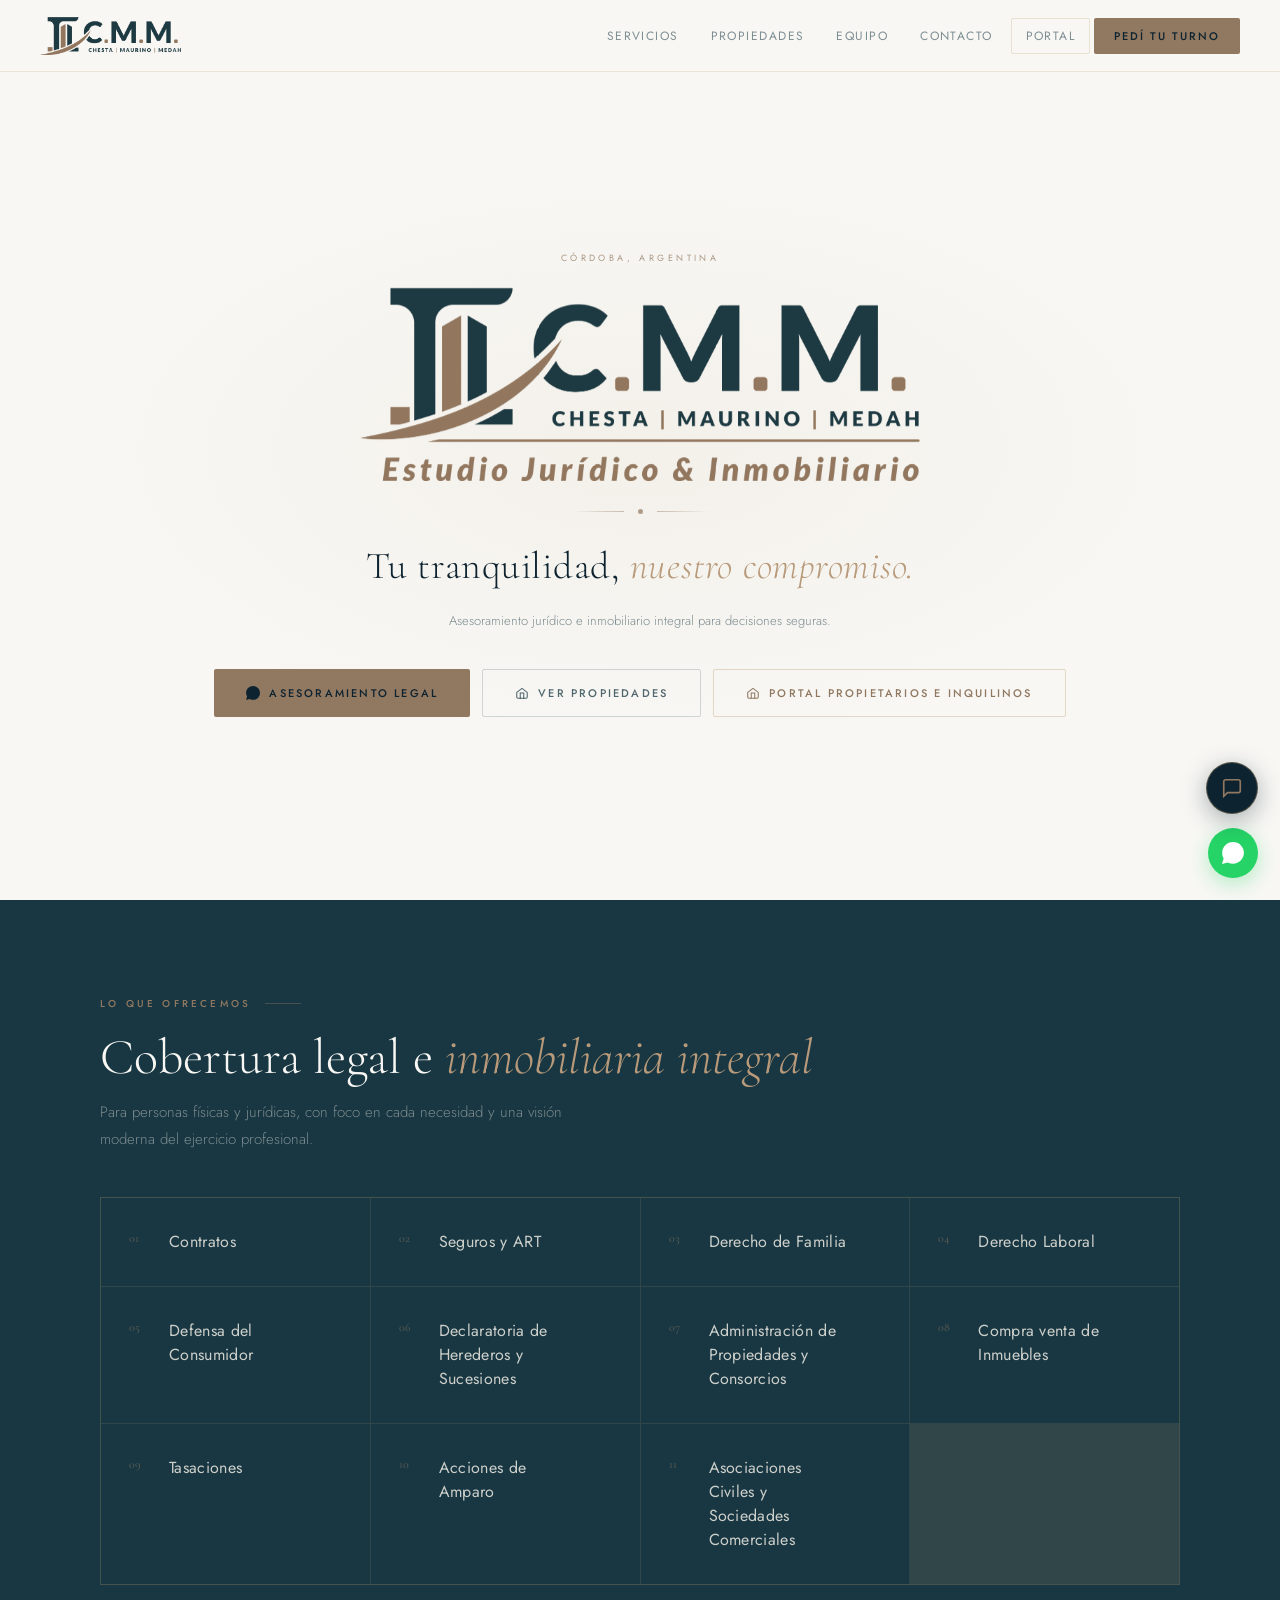
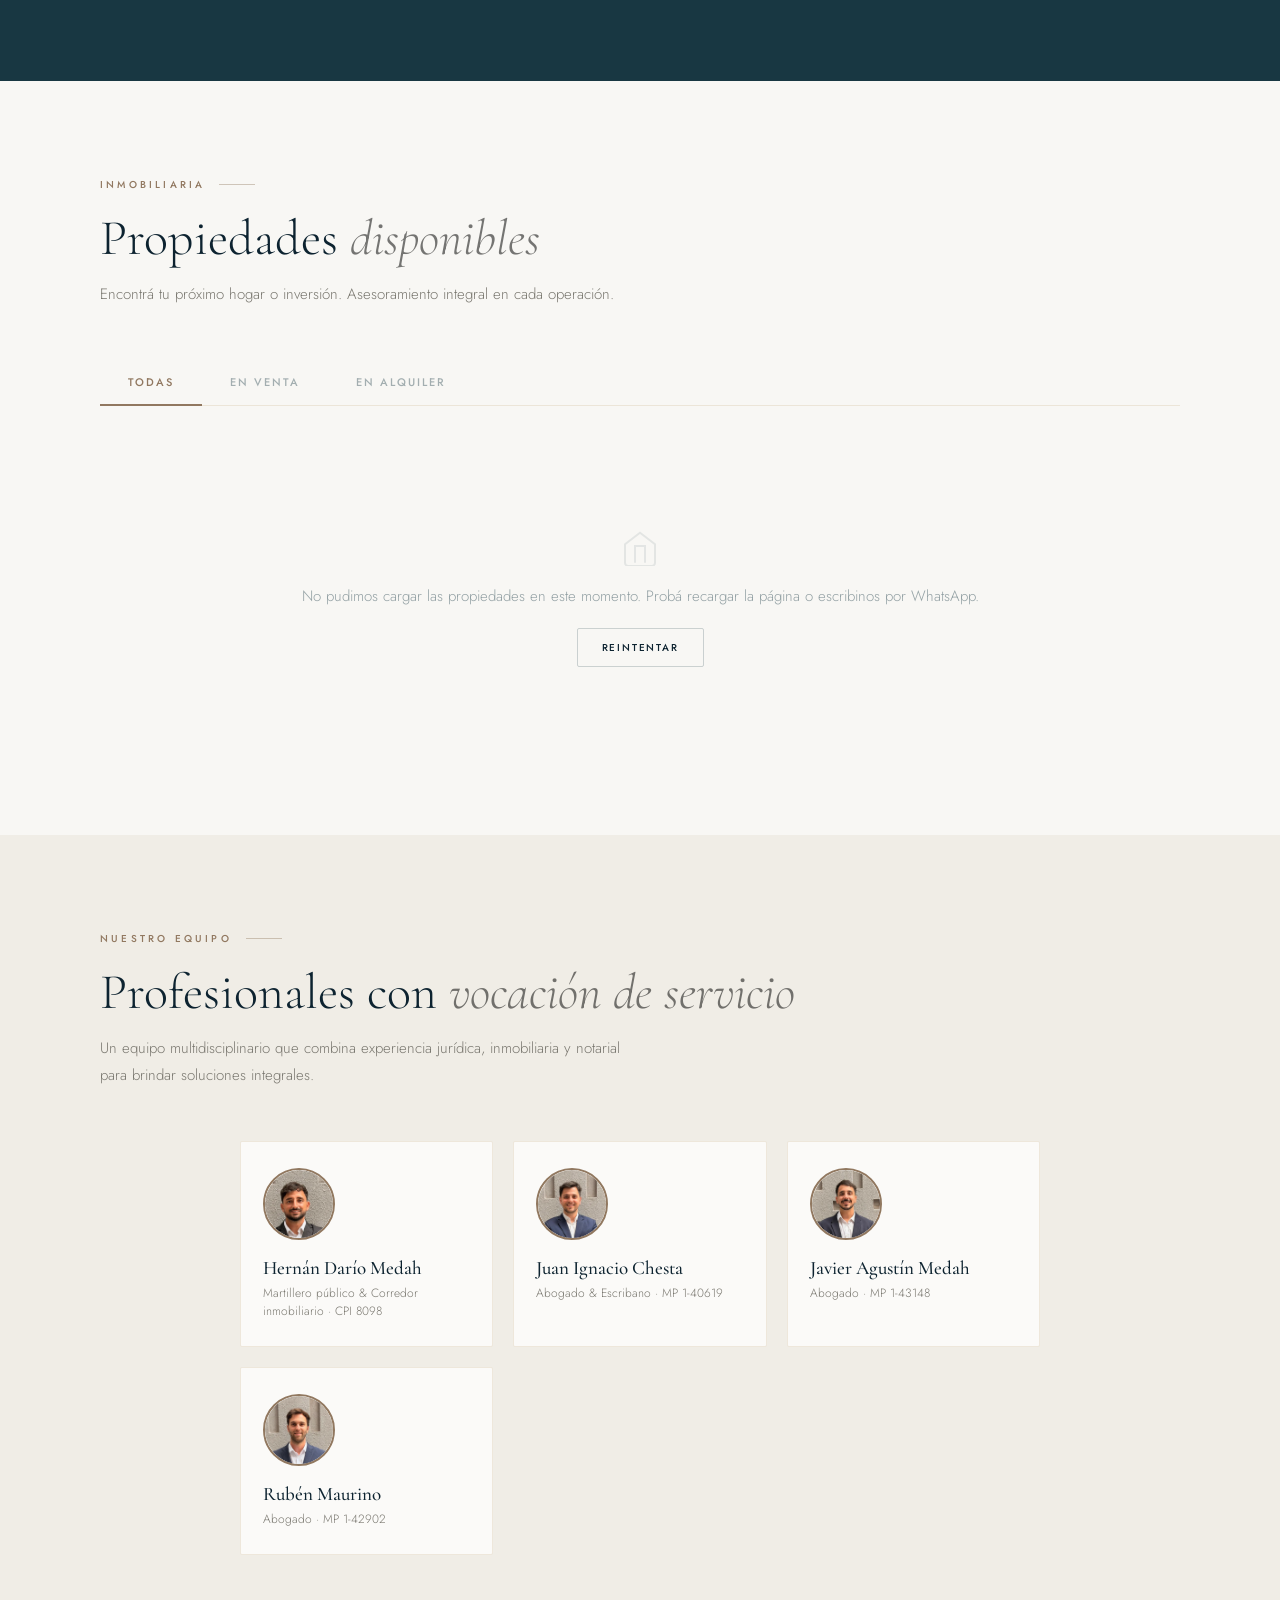
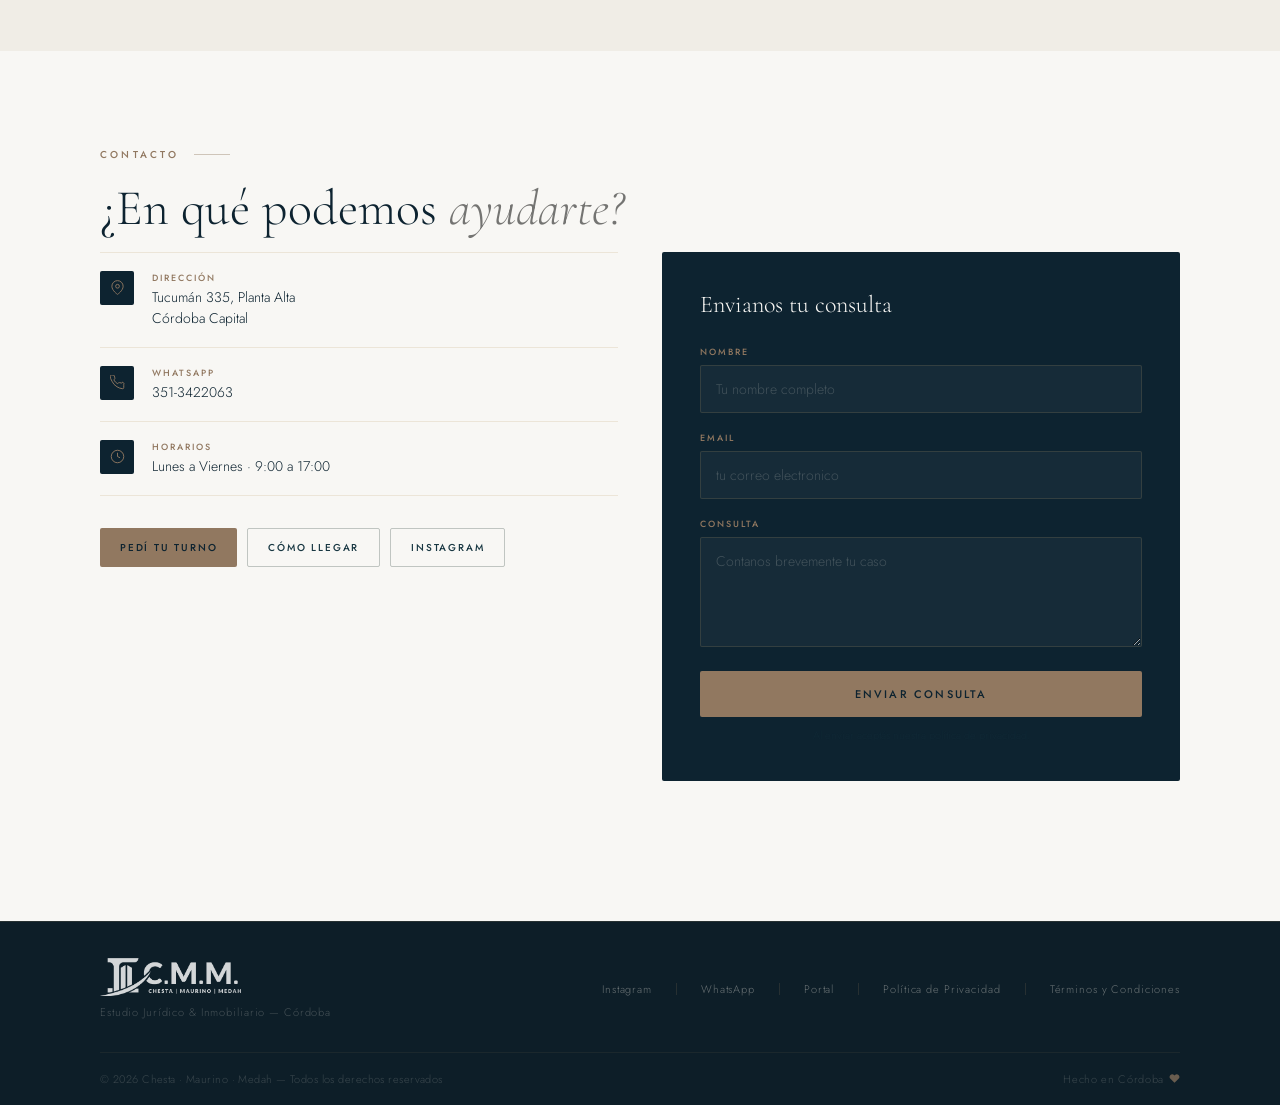
==== commit e7d36e1b: "refactor: la ficha pasa a encabezado, detalle y fotos al final La portada a sangre de 92mm se comia " ====
--- a/index.html
+++ b/index.html
@@ -334,11 +334,15 @@
           <p class="admin-list-title" id="adminListTitle">Propiedades cargadas</p>
           <input type="search" class="admin-search" id="adminSearch" placeholder="Buscar por título, barrio o precio…"
                  oninput="adminPanel.filtrarLista(this.value)">
+          <button class="admin-ficha-todas" onclick="fichaPDF.todas()">&#128196; Descargar todas las fichas (PDF)</button>
           <div id="adminList"></div>
         </div>
       </div>
     </div>
   </div>
+
+  <!-- Aca se arma la ficha imprimible; solo se ve durante la impresion. -->
+  <div id="fichaPrint" aria-hidden="true"></div>
 
   <section id="equipo" class="team-section">
     <div class="container">
@@ -1481,6 +1485,7 @@
           + (p.fotoCount ? ' · ' + p.fotoCount + ' foto' + (p.fotoCount > 1 ? 's' : '') : ' · sin fotos')
           + '</div></div>'
           + '<div class="admin-prop-acciones">'
+          + '<button class="admin-prop-ficha" onclick="fichaPDF.una(' + i + ')" title="Abre la ficha lista para guardar como PDF">Ficha PDF</button>'
           + '<button class="admin-prop-edit" onclick="adminPanel.editar(' + i + ')">Editar</button>'
           + '<button class="admin-prop-del" onclick="adminPanel.eliminar(' + i + ')">Eliminar</button>'
           + '</div></div>';
@@ -1618,6 +1623,146 @@
       document.getElementById('chatInput').focus();
     }
   };
+
+  /* ===== FICHA DE PROPIEDAD EN PDF =====
+     Arma una ficha A4 y abre el dialogo de impresion del navegador, donde se
+     elige "Guardar como PDF". Se hace asi a proposito: no suma librerias
+     externas (la CSP del sitio solo permite scripts propios), el texto sale
+     vectorial —se puede buscar y copiar— y pesa mucho menos que una captura. */
+  var fichaPDF = {
+
+    _fotosDe: function(p) {
+      var urls = [];
+      for (var i = 0; i < (p.fotoCount || 0); i++) {
+        urls.push(SB_URL + '/storage/v1/object/public/' + SB_BUCKET + '/' + p.id + '/foto_' + i + '.jpg');
+      }
+      return urls;
+    },
+
+    _fecha: function() {
+      try {
+        return new Date().toLocaleDateString('es-AR', { day: '2-digit', month: 'long', year: 'numeric' });
+      } catch (e) { return new Date().toLocaleDateString(); }
+    },
+
+    _html: function(p) {
+      var esAlq   = p.tipo === 'alquiler';
+      var fotos   = this._fotosDe(p);
+
+      var dato = function(label, valor) {
+        return '<div class="ficha-dato">'
+          + '<div class="ficha-dato-label">' + label + '</div>'
+          + '<div class="ficha-dato-valor">' + esc(valor || '—') + '</div>'
+          + '</div>';
+      };
+
+      /* Las fotos van al final, despues de todo el detalle. */
+      var galeria = fotos.length
+        ? '<div class="ficha-seccion">'
+          + '<p class="ficha-seccion-titulo">Fotografías · ' + fotos.length + '</p>'
+          + '<div class="ficha-galeria">'
+          + fotos.map(function(u) {
+              return '<div class="ficha-foto"><img src="' + esc(u) + '" alt=""></div>';
+            }).join('')
+          + '</div></div>'
+        : '<div class="ficha-seccion">'
+          + '<p class="ficha-sinfotos">Esta propiedad todavía no tiene fotos cargadas.</p>'
+          + '</div>';
+
+      return '<article class="ficha">'
+
+        /* ── Encabezado ── */
+        + '<div class="ficha-encabezado">'
+        +   '<img class="ficha-marca" src="logo-cmm.png" alt="CMM">'
+        +   '<div class="ficha-meta"><b>Ficha de propiedad</b>' + this._fecha() + '</div>'
+        + '</div>'
+
+        /* ── Identidad ── */
+        + '<div class="ficha-identidad">'
+        +   '<span class="ficha-badge' + (esAlq ? ' alq' : '') + '">'
+        +     (esAlq ? 'En alquiler' : 'En venta') + '</span>'
+        +   '<h1 class="ficha-h1">' + esc(p.titulo) + '</h1>'
+        +   '<div class="ficha-identidad-base">'
+        +     '<span class="ficha-barrio">' + esc(p.barrio) + '</span>'
+        +     '<span class="ficha-precio">' + esc(p.precio || 'Consultar') + '</span>'
+        +   '</div>'
+        + '</div>'
+
+        /* ── Detalle ── */
+        + '<div class="ficha-cuerpo">'
+        +   '<div class="ficha-datos">'
+        +     dato('Superficie', p.sup)
+        +     dato('Ambientes', p.amb)
+        +     dato('Operaci\u00f3n', esAlq ? 'Alquiler' : 'Venta')
+        +   '</div>'
+        +   (p.desc
+              ? '<div class="ficha-seccion">'
+                + '<p class="ficha-seccion-titulo">Descripci\u00f3n</p>'
+                + '<div class="ficha-desc">' + esc(p.desc) + '</div>'
+                + '</div>'
+              : '')
+        +   galeria
+        + '</div>'
+
+        /* ── Cierre ── */
+        + '<div class="ficha-pie">'
+        +   '<div><b>CMM \u2014 Estudio Jur\u00eddico e Inmobiliario</b><br>'
+        +     'Tucum\u00e1n 335, Planta Alta \u2014 C\u00f3rdoba<br>'
+        +     '<span class="ficha-pie-dorado">cmmestudio.com.ar</span></div>'
+        +   '<div class="ficha-pie-col"><b>WhatsApp 351-3422063</b><br>'
+        +     'Lunes a viernes de 9 a 17<br>'
+        +     'Hern\u00e1n D. Medah \u2014 Corredor inmobiliario CPI 8098</div>'
+        + '</div>'
+
+        + '</article>';
+    },
+
+    // Sin esto las fotos salen en blanco: el dialogo de impresion no espera
+    // a que terminen de bajar desde Supabase.
+    _esperarFotos: function(cont) {
+      var imgs = Array.prototype.slice.call(cont.querySelectorAll('img'));
+      if (!imgs.length) return Promise.resolve();
+      return Promise.all(imgs.map(function(img) {
+        if (img.complete && img.naturalWidth) return Promise.resolve();
+        return new Promise(function(res) {
+          var fin = function() { img.onload = img.onerror = null; res(); };
+          img.onload = fin;
+          img.onerror = function() { img.closest('.ficha-foto').style.display = 'none'; fin(); };
+          setTimeout(fin, 8000);   // una foto trabada no bloquea la impresion
+        });
+      }));
+    },
+
+    _imprimir: async function(html, aviso) {
+      var cont = document.getElementById('fichaPrint');
+      if (!cont) return;
+      cont.innerHTML = html;
+      toast(aviso);
+      await this._esperarFotos(cont);
+      document.body.classList.add('imprimiendo-ficha');
+      var limpiar = function() {
+        document.body.classList.remove('imprimiendo-ficha');
+        cont.innerHTML = '';
+        window.removeEventListener('afterprint', limpiar);
+      };
+      window.addEventListener('afterprint', limpiar);
+      setTimeout(function() { window.print(); }, 60);
+    },
+
+    una: function(i) {
+      var p = propiedades[i];
+      if (!p) return;
+      this._imprimir(this._html(p), 'Preparando la ficha… elegí "Guardar como PDF" en el diálogo.');
+    },
+
+    todas: function() {
+      if (!propiedades.length) { toast('No hay propiedades cargadas todavía.', true); return; }
+      var self = this;
+      var html = propiedades.map(function(p) { return self._html(p); }).join('');
+      this._imprimir(html, 'Preparando ' + propiedades.length + ' fichas, una por hoja…');
+    }
+  };
+
   setTimeout(function() { if (!chatOpen) document.getElementById('chatBadge').classList.add('visible'); }, 8000);
   setTimeout(function() { if (!chatOpen) document.getElementById('chatPopup').classList.add('visible'); }, 3000);
 
--- a/estilos.css
+++ b/estilos.css
@@ -1290,3 +1290,148 @@
 /* Cuando la pagina muestra dos profesionales, las fichas se apilan con poca
    separacion para que se lean como un equipo y no como dos bloques sueltos. */
 .svc-profesional + .svc-profesional { margin-top: 10px; }
+
+/* ==========================================================================
+   FICHA DE PROPIEDAD IMPRIMIBLE  (panel admin → "Ficha PDF")
+   Un folleto A4 pensado para mandarle a un colega: foto de portada a
+   sangre, banda de datos, descripcion y galeria, cierre oscuro con los
+   datos del estudio. Se arma en #fichaPrint, que solo se ve al imprimir.
+
+   Usamos el dialogo de impresion del navegador en vez de una libreria de
+   PDF: no suma dependencias, no obliga a abrir la CSP a un CDN, el texto
+   sale vectorial (se busca y se copia) y pesa mucho menos.
+   ========================================================================== */
+#fichaPrint { display: none; }
+
+/* Botones que disparan la ficha, dentro del panel admin. */
+.admin-prop-ficha {
+  background: none; border: 1px solid rgba(145,120,96,0.3); border-radius: 2px;
+  color: var(--dorado); font-size: 11px; padding: 5px 10px; cursor: pointer;
+  transition: all 0.2s; white-space: nowrap; margin-right: 6px;
+  font-family: 'Jost', sans-serif; font-weight: 400;
+}
+.admin-prop-ficha:hover { border-color: var(--dorado); background: rgba(145,120,96,0.08); }
+
+.admin-ficha-todas {
+  width: 100%; margin-bottom: 14px; padding: 10px 14px; cursor: pointer;
+  background: rgba(145,120,96,0.07); border: 1px solid rgba(184,154,106,0.3);
+  border-radius: 2px; color: var(--dorado);
+  font-family: 'Jost', sans-serif; font-size: 12px; font-weight: 400;
+  letter-spacing: .04em; transition: all 0.2s;
+}
+.admin-ficha-todas:hover { background: rgba(145,120,96,0.14); border-color: var(--dorado); }
+
+/* ── La hoja ──────────────────────────────────────────────────────────── */
+.ficha {
+  width: 210mm; min-height: 290mm; background: #fff; color: #1a1a1a;
+  font-family: 'Jost', sans-serif; font-weight: 300;
+  display: flex; flex-direction: column; position: relative;
+}
+
+/* ── Encabezado ───────────────────────────────────────────────────────── */
+.ficha-encabezado {
+  background: #0d1e28; padding: 8mm 18mm; display: flex;
+  align-items: center; justify-content: space-between; gap: 20px;
+  border-bottom: 2px solid var(--dorado);
+}
+.ficha-marca { height: 30px; width: auto; display: block;
+  filter: brightness(0) invert(1); opacity: .9; }
+.ficha-meta {
+  text-align: right; font-size: 8px; letter-spacing: .22em;
+  text-transform: uppercase; color: rgba(255,255,255,.6); line-height: 2;
+}
+.ficha-meta b { display: block; color: var(--dorado-claro); font-weight: 500; }
+
+/* ── Identidad de la propiedad ────────────────────────────────────────── */
+.ficha-identidad { padding: 13mm 18mm 0; }
+.ficha-badge {
+  display: inline-block; padding: 4px 13px; margin-bottom: 10px;
+  background: var(--dorado); color: #fff; border-radius: 2px;
+  font-size: 8.5px; font-weight: 500; letter-spacing: .2em; text-transform: uppercase;
+}
+.ficha-badge.alq { background: #3c7a80; }
+.ficha-h1 {
+  font-family: 'Cormorant Garamond', serif; font-weight: 500;
+  font-size: 28px; line-height: 1.2; margin: 0 0 11px; color: #14181b;
+}
+.ficha-identidad-base {
+  display: flex; align-items: flex-end; justify-content: space-between;
+  gap: 18px; border-top: 1px solid rgba(145,120,96,.3); padding-top: 10px;
+}
+.ficha-barrio { font-size: 11.5px; letter-spacing: .05em; color: #6d6459; }
+.ficha-precio {
+  font-family: 'Cormorant Garamond', serif; font-size: 27px; font-weight: 500;
+  color: var(--dorado); white-space: nowrap; line-height: 1;
+}
+
+/* ── Cuerpo ───────────────────────────────────────────────────────────── */
+.ficha-cuerpo { padding: 0 18mm; flex: 1; }
+
+.ficha-datos {
+  display: grid; grid-template-columns: repeat(3, 1fr);
+  margin-top: 9mm; padding: 7mm 0;
+  border-top: 1px solid rgba(145,120,96,.18);
+  border-bottom: 1px solid rgba(145,120,96,.18);
+  background: #fbfaf7;
+}
+.ficha-dato { padding: 0 16px; border-left: 1px solid rgba(145,120,96,.18); }
+.ficha-dato:first-child { border-left: 0; padding-left: 0; }
+.ficha-dato-label {
+  font-size: 8px; letter-spacing: .2em; text-transform: uppercase;
+  color: var(--dorado); margin-bottom: 5px;
+}
+.ficha-dato-valor {
+  font-family: 'Cormorant Garamond', serif; font-size: 19px; font-weight: 500;
+  color: #1a1a1a; line-height: 1.2;
+}
+
+.ficha-seccion { padding-top: 9mm; }
+.ficha-seccion-titulo {
+  display: flex; align-items: center; gap: 11px; margin: 0 0 10px;
+  font-size: 8.5px; letter-spacing: .2em; text-transform: uppercase;
+  color: var(--dorado); font-weight: 500;
+}
+.ficha-seccion-titulo::after {
+  content: ''; flex: 1; height: 1px; background: rgba(145,120,96,.22);
+}
+.ficha-desc {
+  font-size: 11px; line-height: 1.78; color: #33383b; white-space: pre-line;
+}
+.ficha-sinfotos { font-size: 10.5px; color: #8a8a8a; font-style: italic; }
+
+/* Las fotos van al final, en grilla pareja: tres por fila. */
+.ficha-galeria { display: grid; grid-template-columns: repeat(3, 1fr); gap: 5mm; }
+.ficha-foto {
+  aspect-ratio: 4 / 3; overflow: hidden; border-radius: 2px; background: #efece6;
+}
+.ficha-foto img { width: 100%; height: 100%; object-fit: cover; display: block; }
+
+/* ── Cierre ───────────────────────────────────────────────────────────── */
+.ficha-pie {
+  margin-top: 10mm; background: #0d1e28; color: rgba(255,255,255,.7);
+  border-top: 2px solid var(--dorado);
+  padding: 7mm 18mm; display: flex; align-items: center;
+  justify-content: space-between; gap: 20px; font-size: 9px; line-height: 1.9;
+}
+.ficha-pie b { color: #fff; font-weight: 500; }
+.ficha-pie-col { text-align: right; }
+.ficha-pie-dorado { color: var(--dorado-claro); }
+
+/* ── Modo impresion ───────────────────────────────────────────────────── */
+@media print {
+  /* Sin margen de pagina: las bandas oscuras del encabezado y del cierre
+     llegan al borde de la hoja. El texto tiene su propio padding. */
+  @page { size: A4; margin: 0; }
+
+  body.imprimiendo-ficha > *:not(#fichaPrint) { display: none !important; }
+  body.imprimiendo-ficha { overflow: visible !important; background: #fff !important; margin: 0 !important; }
+  body.imprimiendo-ficha #fichaPrint { display: block !important; }
+
+  /* Los fondos oscuros y el dorado tienen que imprimirse, no salir en blanco. */
+  .ficha, .ficha * { -webkit-print-color-adjust: exact; print-color-adjust: exact; }
+
+  .ficha + .ficha { break-before: page; page-break-before: always; }
+  .ficha-encabezado, .ficha-identidad, .ficha-datos, .ficha-foto, .ficha-pie {
+    break-inside: avoid; page-break-inside: avoid;
+  }
+}
